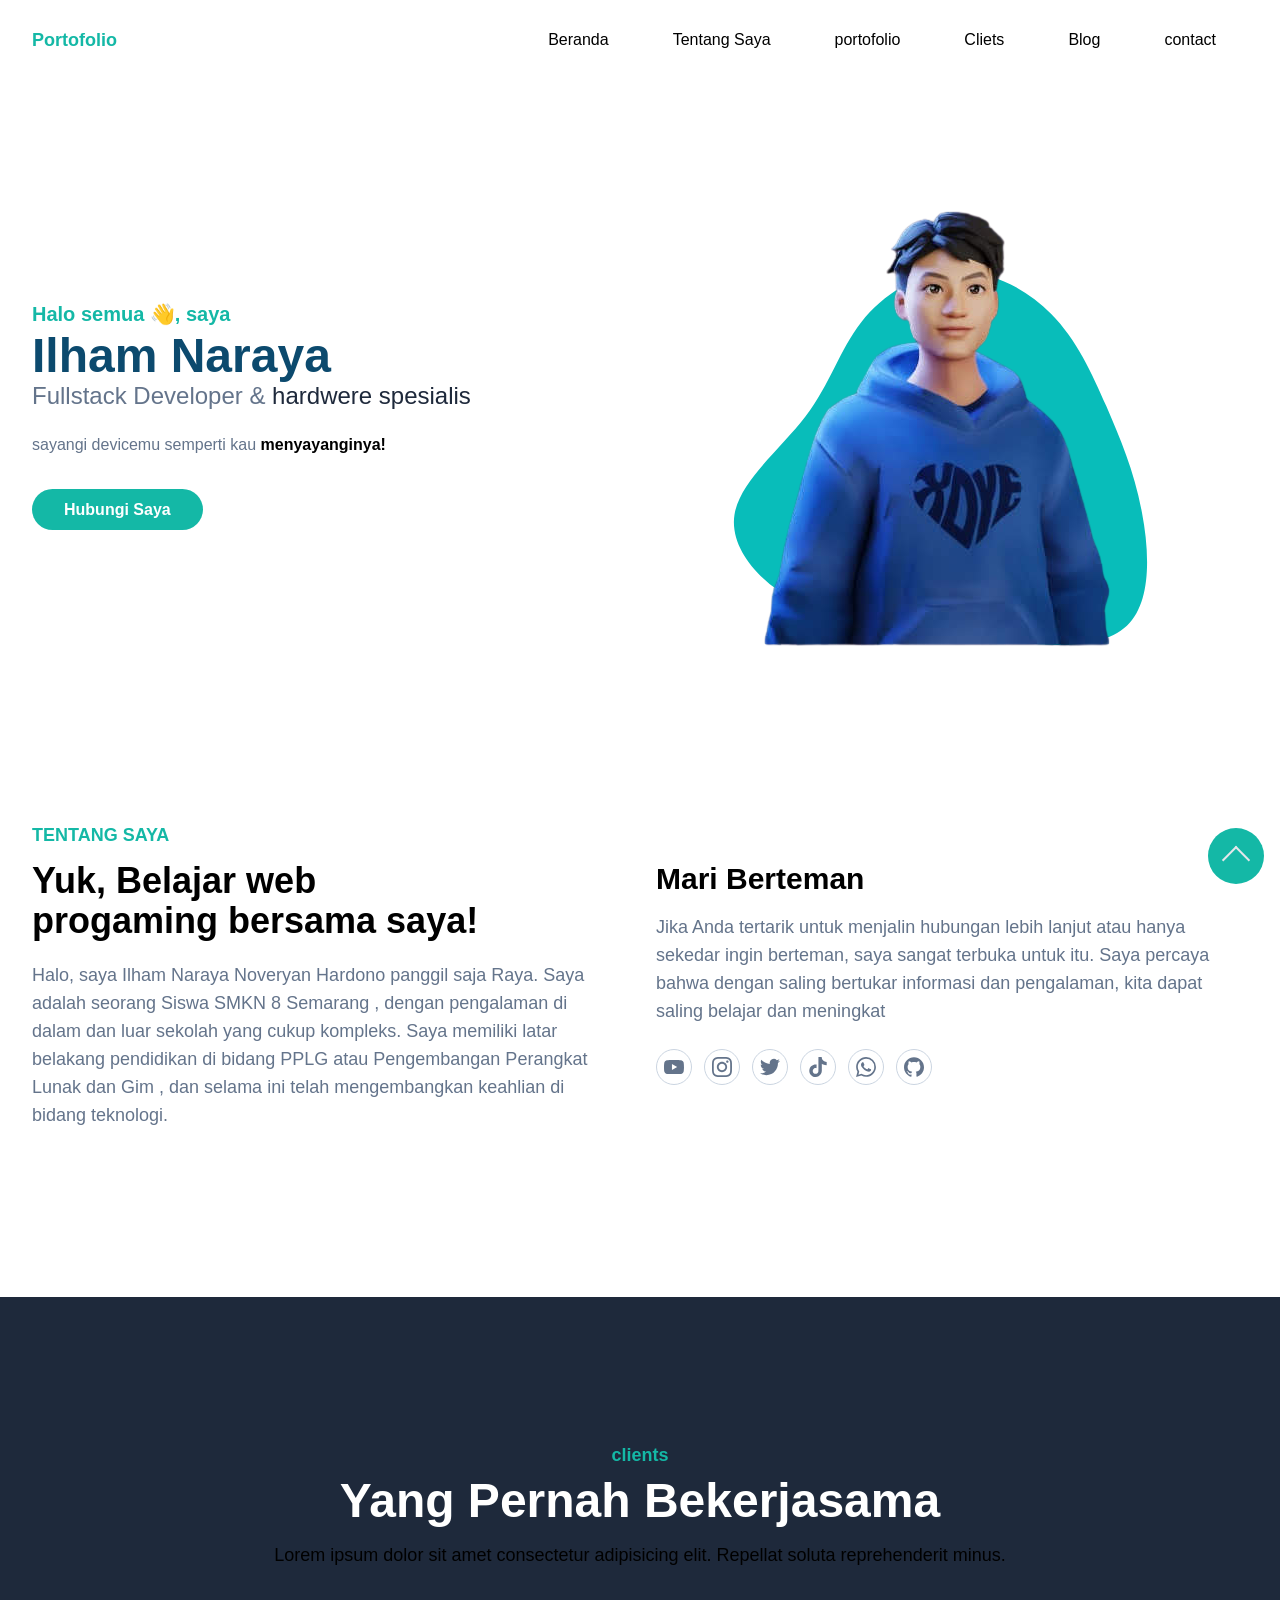
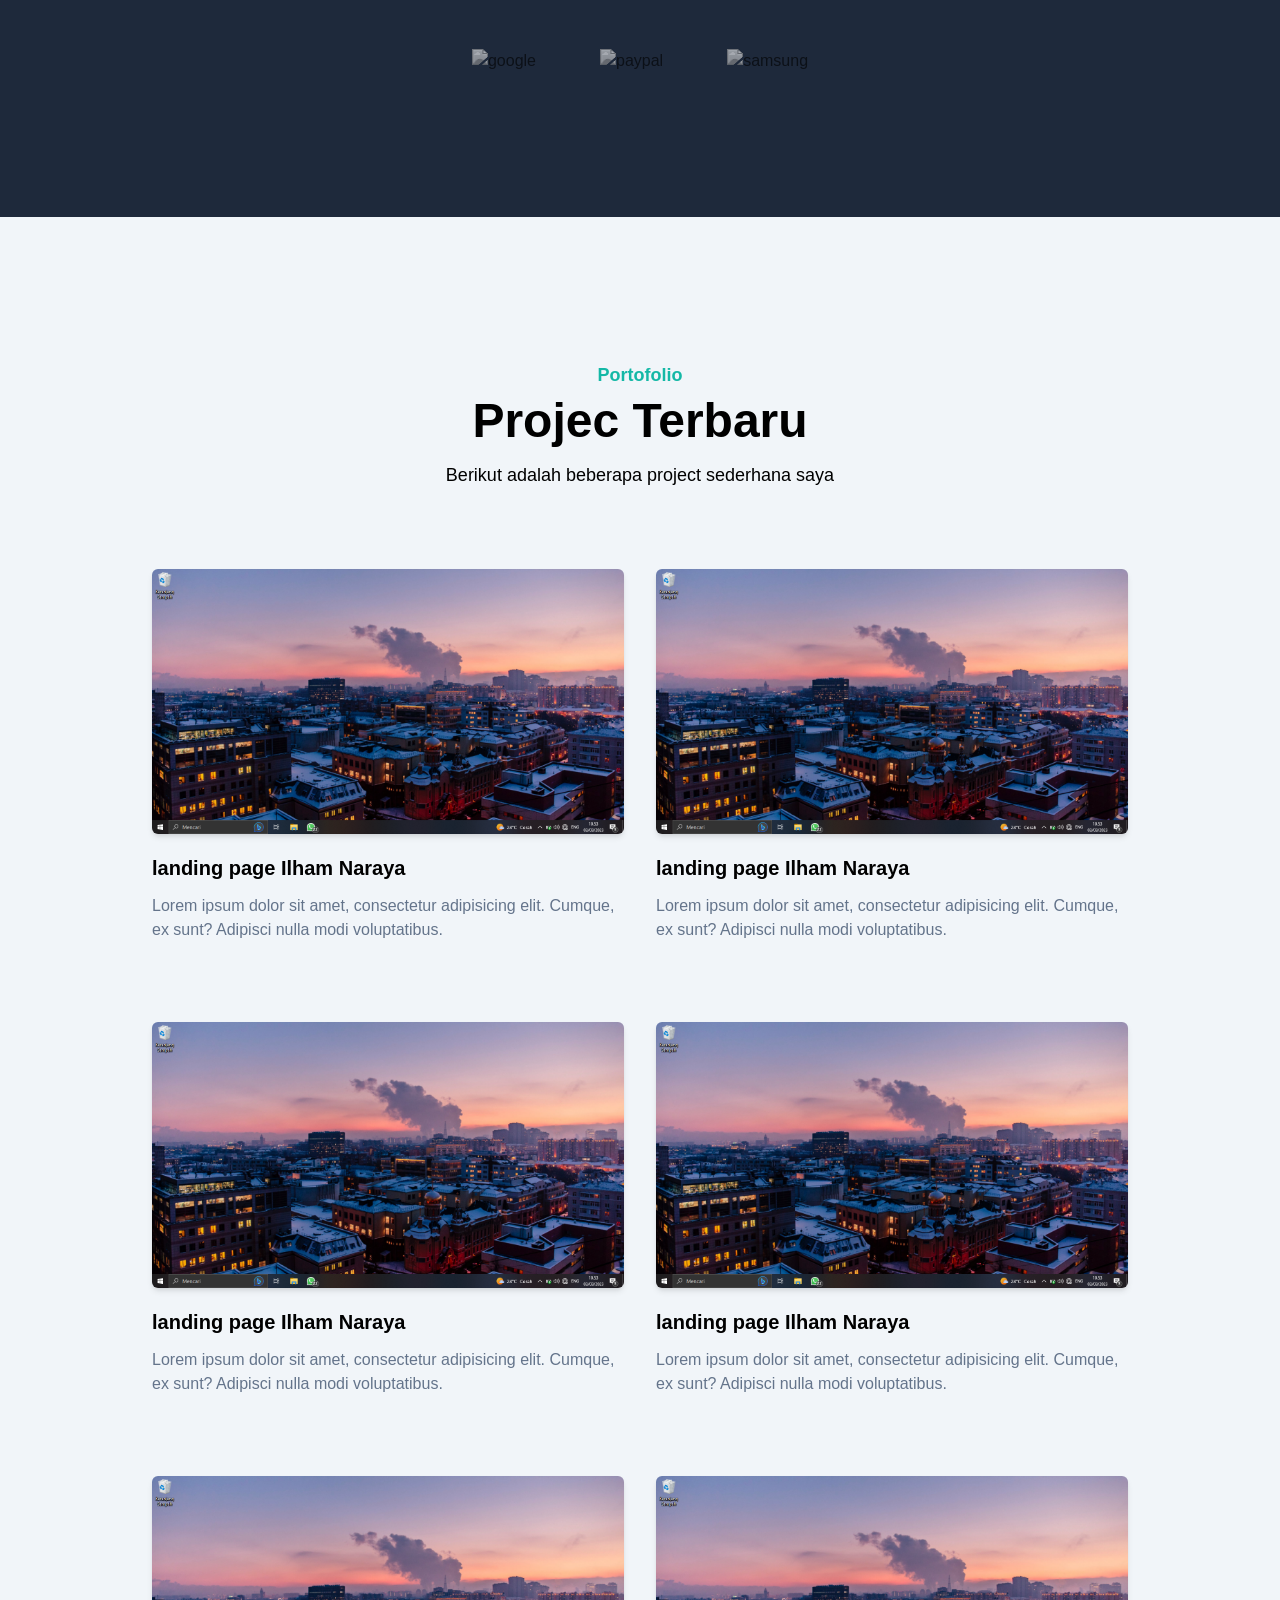
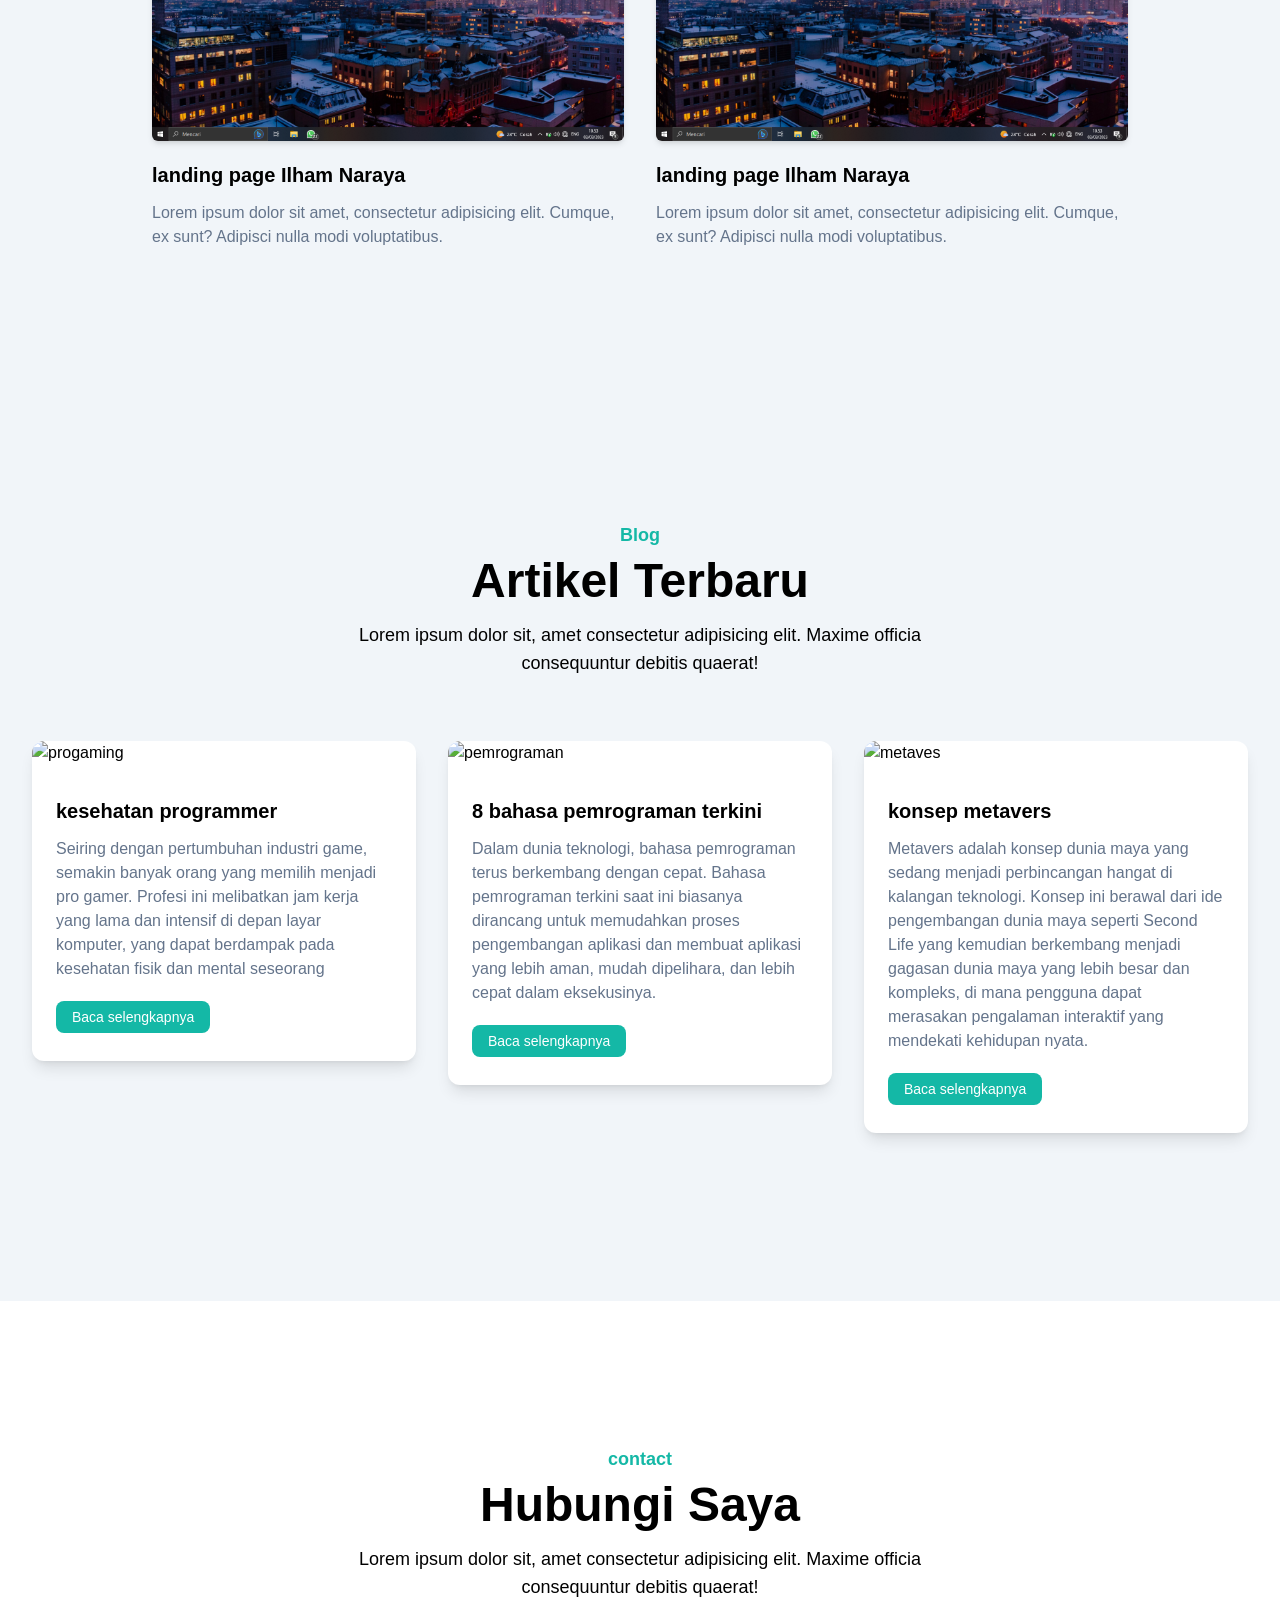
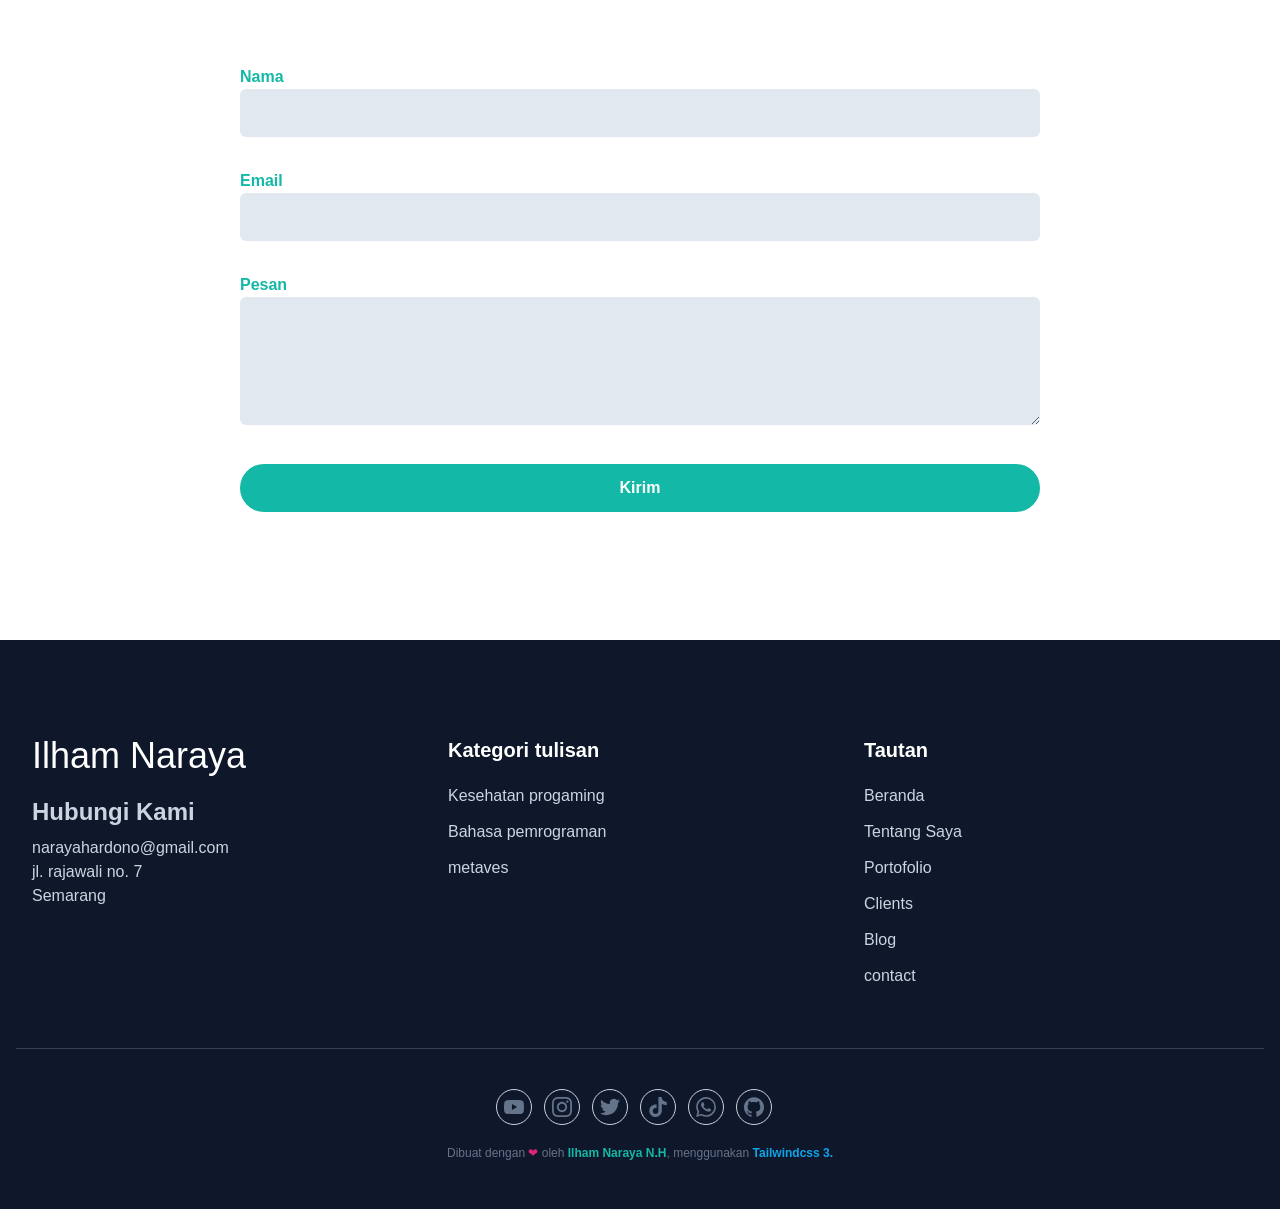
==== index.html @ eafb8bcd "ubah" ====
<!DOCTYPE html>
<html lang="en" class="scroll-smooth">

<head>
    <meta charset="UTF-8">
    <meta http-equiv="X-UA-Compatible" content="IE=edge">
    <meta name="viewport" content="width=device-width, initial-scale=1.0">
    <title>portofolio</title>
    <link rel="stylesheet" href="public/css/style.css" />
</head>

<body>
    <!--nav-->
    <header class="bg-transparent absolute top-0 left-0 w-full flex items-center z-10 ">
        <div class="container">
            <div class="flex items-center justify-between relative">
                <div class="px-4">
                    <a href="#Home" class="font-bold text-lg text-ijo block py-6">Portofolio</a>
                </div>
                <div class="flex items-center  px-4">
                    <button id="hamburger" name="hamburger" type="button" class="block absolute right-4 lg:hidden">
                        <span class="hamburger-line transition duration-300 ease-in-out origin-top-left"></span>
                        <span class="hamburger-line transition duration-300 ease-in-out"></span>
                        <span class="hamburger-line transition duration-300 ease-in-out origin-top-left"></span>
                    </button>

                    <nav id="nav-menu" class="hidden absolute py-5 bg-white shadow-lg rounded-lg max-w-[250px] w-full right-4 top-full lg:block lg:static lg:bg-transparent lg:max-w-full lg:shadow-none lg:rounded-none">
                        <UL class="block lg:flex">
                            <li class="group">
                                <a href="#Home" class="text-base text-black py-2 mx-8 flex group-hover:text-ijo dark:text-white ">Beranda</a>
                            </li>
                            <li class="group">
                                <a href="#about" class="text-base text-black py-2 mx-8 flex group-hover:text-ijo dark:text-white">Tentang Saya</a>
                            </li>
                            <li class="group">
                                <a href="#Portofolio" class="text-base text-black py-2 mx-8 flex group-hover:text-ijo dark:text-white">portofolio</a>
                            </li>
                            <li class="group">
                                <a href="#clients" class="text-base text-black py-2 mx-8 flex group-hover:text-ijo dark:text-white">Cliets</a>
                            </li>
                            <li class="group">
                                <a href="#blog" class="text-base text-black py-2 mx-8 flex group-hover:text-ijo dark:text-white">Blog</a>
                            </li>
                            <li class="group">
                                <a href="#contact" class="text-base text-black py-2 mx-8 flex group-hover:text-ijo dark:text-white">contact</a>
                            </li>
                            <!-- <li class="flex items-center pl-8">
                                <div class="flex">
                                    <span class="mr-2 text-sm text-slate-500">light</span>
                                    <input type="checkbox" class="hidden" id="dark-toggle" />
                                    <label for="dark-toggle">
                                        <div class="flex h-5 w-9 cursor-pointer items-center rounded-full bg-slate-500 p-1">
                                            <div class="toggle-circle h-4 w-4 rounded-full bg-white transition duration-300"></div>
                                        </div>
                                    </label>
                                    <span class="ml-2 text-sm text-slate-500">dark</span>
                                </div>
                            </li> -->
                        </UL>
                    </nav>
                </div>
            </div>
        </div>
    </header>
    <!--nav end-->

    <!--hero section-->
    <section id="Home" class="pt-36 dark:bg-slate-800">
        <div class="container">
            <div class="flex flex-wrap">
                <div class="w-full self-center px-4 lg:w-1/2">
                    <h1 class="text-base font-semibold text-ijo md:text-xl">Halo semua 👋, saya <span class="block font-bold text-sky-900 text-4xl mt-1 lg:text-5xl dark:text-white"> Ilham Naraya</span></h1>
                    <h2 class="font-medium text-abu text-lg mb-5 lg:text-2xl">Fullstack Developer & <span class="text-slate-800 dark:text-white"> hardwere spesialis</span></h2>
                    <p class="font-medium text-abu mb-10 leading-relaxed">sayangi devicemu semperti kau <span class="text-black font-bold dark:text-white"> menyayanginya!</span></p>
                    <a href="#contact" class="text-base font-semibold text-white bg-ijo py-3 px-8 rounded-full hover:shadow-lg hover:opacity-80 transition duration-300 ease-in-out">Hubungi Saya</a>
                </div>
                <div class="w-full self-end px-4 lg:w-1/2">
                    <div class="relative mt-10 lg:mt-9 lg:right-0">
                        <img src="public/img/1.png" alt="Ilham Naraya" class="max-w-full mx-auto rounded" />
                        <span class="absolute -bottom-0 -z-10 left-1/2 -translate-x-1/2 md:scale-125">
            <svg width="400" height="400" viewBox="0 0 200 200" xmlns="http://www.w3.org/2000/svg">
              <path fill="#08BDBA" d="M36,-59.4C45.4,-49.9,50.8,-37.8,56.1,-25.8C61.3,-13.7,66.4,-1.7,69.1,13.1C71.9,27.9,72.5,45.6,63.6,54.1C54.7,62.5,36.3,61.7,21.5,59.8C6.8,58,-4.3,55.1,-17.1,53.5C-29.8,51.8,-44.3,51.4,-57.1,44.9C-69.9,38.4,-81,25.8,-79.1,13.7C-77.2,1.6,-62.4,-10.1,-53.3,-22C-44.2,-34,-40.9,-46.2,-33,-56.3C-25.1,-66.4,-12.5,-74.3,0.4,-74.9C13.3,-75.5,26.6,-68.8,36,-59.4Z" transform="translate(100 100) scale(1.1)" 
              />
            </svg>
          </span>
                    </div>
                </div>
            </div>
        </div>
    </section>
    <!--/hero section end-->

    <!--about start-->
    <section id="about" class="pt-36 pb-32">
        <div class="container">
            <div class="flex flex-wrap">
                <div class="w-full px-4 mb-10 lg:w-1/2">
                    <h4 class="font-bold uppercase text-ijo text-lg mb-3">Tentang Saya</h4>
                    <h2 class="font-bold text-black text-3xl mb-5 max-w-md lg:text-4xl">Yuk, Belajar web progaming bersama saya!</h2>
                    <p class="font-medium text-base text-abu max-w-xl lg:text-lg">Halo, saya Ilham Naraya Noveryan Hardono panggil saja Raya. Saya adalah seorang Siswa SMKN 8 Semarang , dengan pengalaman di dalam dan luar sekolah yang cukup kompleks. Saya memiliki latar belakang pendidikan di bidang PPLG atau Pengembangan
                        Perangkat Lunak dan Gim , dan selama ini telah mengembangkan keahlian di bidang teknologi.</p>
                </div>
                <div class="w-full px-4 lg:w-1/2">
                    <h3 class="font-semibold text-black text-2xl mb-4 lg:text-3xl lg:pt-10">Mari Berteman</h3>
                    <p class="font-medium text-base text-abu mb-6 lg:text-lg">Jika Anda tertarik untuk menjalin hubungan lebih lanjut atau hanya sekedar ingin berteman, saya sangat terbuka untuk itu. Saya percaya bahwa dengan saling bertukar informasi dan pengalaman, kita dapat saling belajar dan meningkat</p>
                    <div class="flex items-center">
                        <!--yt-->
                        <a href="https://www.youtube.com/@r.a.y.a.0134" target="_blank" class="w-9 h-9 mr-3 rounded-full flex justify-center items-center border text-abu border-slate-300 hover:border-ijo hover:bg-ijo hover:text-white">
                            <svg width="20" class="fill-current" role="img" viewBox="0 0 24 24" xmlns="http://www.w3.org/2000/svg"><title>YouTube</title><path d="M23.498 6.186a3.016 3.016 0 0 0-2.122-2.136C19.505 3.545 12 3.545 12 3.545s-7.505 0-9.377.505A3.017 3.017 0 0 0 .502 6.186C0 8.07 0 12 0 12s0 3.93.502 5.814a3.016 3.016 0 0 0 2.122 2.136c1.871.505 9.376.505 9.376.505s7.505 0 9.377-.505a3.015 3.015 0 0 0 2.122-2.136C24 15.93 24 12 24 12s0-3.93-.502-5.814zM9.545 15.568V8.432L15.818 12l-6.273 3.568z"/></svg>
                        </a>
                        <!--yt-->
                        <!--ig-->
                        <a href="https://www.instagram.com/" target="_blank" class="w-9 h-9 mr-3 rounded-full flex justify-center items-center border text-abu border-slate-300 hover:border-ijo hover:bg-ijo hover:text-white">
                            <svg width="20" class="fill-current" role="img" viewBox="0 0 24 24" xmlns="http://www.w3.org/2000/svg"><title>Instagram</title><path d="M12 0C8.74 0 8.333.015 7.053.072 5.775.132 4.905.333 4.14.63c-.789.306-1.459.717-2.126 1.384S.935 3.35.63 4.14C.333 4.905.131 5.775.072 7.053.012 8.333 0 8.74 0 12s.015 3.667.072 4.947c.06 1.277.261 2.148.558 2.913.306.788.717 1.459 1.384 2.126.667.666 1.336 1.079 2.126 1.384.766.296 1.636.499 2.913.558C8.333 23.988 8.74 24 12 24s3.667-.015 4.947-.072c1.277-.06 2.148-.262 2.913-.558.788-.306 1.459-.718 2.126-1.384.666-.667 1.079-1.335 1.384-2.126.296-.765.499-1.636.558-2.913.06-1.28.072-1.687.072-4.947s-.015-3.667-.072-4.947c-.06-1.277-.262-2.149-.558-2.913-.306-.789-.718-1.459-1.384-2.126C21.319 1.347 20.651.935 19.86.63c-.765-.297-1.636-.499-2.913-.558C15.667.012 15.26 0 12 0zm0 2.16c3.203 0 3.585.016 4.85.071 1.17.055 1.805.249 2.227.415.562.217.96.477 1.382.896.419.42.679.819.896 1.381.164.422.36 1.057.413 2.227.057 1.266.07 1.646.07 4.85s-.015 3.585-.074 4.85c-.061 1.17-.256 1.805-.421 2.227-.224.562-.479.96-.899 1.382-.419.419-.824.679-1.38.896-.42.164-1.065.36-2.235.413-1.274.057-1.649.07-4.859.07-3.211 0-3.586-.015-4.859-.074-1.171-.061-1.816-.256-2.236-.421-.569-.224-.96-.479-1.379-.899-.421-.419-.69-.824-.9-1.38-.165-.42-.359-1.065-.42-2.235-.045-1.26-.061-1.649-.061-4.844 0-3.196.016-3.586.061-4.861.061-1.17.255-1.814.42-2.234.21-.57.479-.96.9-1.381.419-.419.81-.689 1.379-.898.42-.166 1.051-.361 2.221-.421 1.275-.045 1.65-.06 4.859-.06l.045.03zm0 3.678c-3.405 0-6.162 2.76-6.162 6.162 0 3.405 2.76 6.162 6.162 6.162 3.405 0 6.162-2.76 6.162-6.162 0-3.405-2.76-6.162-6.162-6.162zM12 16c-2.21 0-4-1.79-4-4s1.79-4 4-4 4 1.79 4 4-1.79 4-4 4zm7.846-10.405c0 .795-.646 1.44-1.44 1.44-.795 0-1.44-.646-1.44-1.44 0-.794.646-1.439 1.44-1.439.793-.001 1.44.645 1.44 1.439z"/></svg>
                        </a>
                        <!--ig-->
                        <!--twiter-->
                        <a href="https://twitter.com/" target="_blank" class="w-9 h-9 mr-3 rounded-full flex justify-center items-center border text-abu border-slate-300 hover:border-ijo hover:bg-ijo hover:text-white">
                            <svg width="20" class="fill-current" role="img" viewBox="0 0 24 24" xmlns="http://www.w3.org/2000/svg"><title>Twitter</title><path d="M23.953 4.57a10 10 0 01-2.825.775 4.958 4.958 0 002.163-2.723c-.951.555-2.005.959-3.127 1.184a4.92 4.92 0 00-8.384 4.482C7.69 8.095 4.067 6.13 1.64 3.162a4.822 4.822 0 00-.666 2.475c0 1.71.87 3.213 2.188 4.096a4.904 4.904 0 01-2.228-.616v.06a4.923 4.923 0 003.946 4.827 4.996 4.996 0 01-2.212.085 4.936 4.936 0 004.604 3.417 9.867 9.867 0 01-6.102 2.105c-.39 0-.779-.023-1.17-.067a13.995 13.995 0 007.557 2.209c9.053 0 13.998-7.496 13.998-13.985 0-.21 0-.42-.015-.63A9.935 9.935 0 0024 4.59z"/></svg>
                        </a>
                        <!--twiter-->
                        <!--tt-->
                        <a href="https://tiktok.com/" target="_blank" class="w-9 h-9 mr-3 rounded-full flex justify-center items-center border text-abu border-slate-300 hover:border-ijo hover:bg-ijo hover:text-white">
                            <svg width="20" class="fill-current" role="img" viewBox="0 0 24 24" xmlns="http://www.w3.org/2000/svg"><title>TikTok</title><path d="M12.525.02c1.31-.02 2.61-.01 3.91-.02.08 1.53.63 3.09 1.75 4.17 1.12 1.11 2.7 1.62 4.24 1.79v4.03c-1.44-.05-2.89-.35-4.2-.97-.57-.26-1.1-.59-1.62-.93-.01 2.92.01 5.84-.02 8.75-.08 1.4-.54 2.79-1.35 3.94-1.31 1.92-3.58 3.17-5.91 3.21-1.43.08-2.86-.31-4.08-1.03-2.02-1.19-3.44-3.37-3.65-5.71-.02-.5-.03-1-.01-1.49.18-1.9 1.12-3.72 2.58-4.96 1.66-1.44 3.98-2.13 6.15-1.72.02 1.48-.04 2.96-.04 4.44-.99-.32-2.15-.23-3.02.37-.63.41-1.11 1.04-1.36 1.75-.21.51-.15 1.07-.14 1.61.24 1.64 1.82 3.02 3.5 2.87 1.12-.01 2.19-.66 2.77-1.61.19-.33.4-.67.41-1.06.1-1.79.06-3.57.07-5.36.01-4.03-.01-8.05.02-12.07z"/></svg>
                        </a>
                        <!--tt-->
                        <!--WA-->
                        <a href="https://whatsapp.com/" target="_blank" class="w-9 h-9 mr-3 rounded-full flex justify-center items-center border text-abu border-slate-300 hover:border-ijo hover:bg-ijo hover:text-white">
                            <svg width="20" class="fill-current" role="img" viewBox="0 0 24 24" xmlns="http://www.w3.org/2000/svg"><title>WhatsApp</title><path d="M17.472 14.382c-.297-.149-1.758-.867-2.03-.967-.273-.099-.471-.148-.67.15-.197.297-.767.966-.94 1.164-.173.199-.347.223-.644.075-.297-.15-1.255-.463-2.39-1.475-.883-.788-1.48-1.761-1.653-2.059-.173-.297-.018-.458.13-.606.134-.133.298-.347.446-.52.149-.174.198-.298.298-.497.099-.198.05-.371-.025-.52-.075-.149-.669-1.612-.916-2.207-.242-.579-.487-.5-.669-.51-.173-.008-.371-.01-.57-.01-.198 0-.52.074-.792.372-.272.297-1.04 1.016-1.04 2.479 0 1.462 1.065 2.875 1.213 3.074.149.198 2.096 3.2 5.077 4.487.709.306 1.262.489 1.694.625.712.227 1.36.195 1.871.118.571-.085 1.758-.719 2.006-1.413.248-.694.248-1.289.173-1.413-.074-.124-.272-.198-.57-.347m-5.421 7.403h-.004a9.87 9.87 0 01-5.031-1.378l-.361-.214-3.741.982.998-3.648-.235-.374a9.86 9.86 0 01-1.51-5.26c.001-5.45 4.436-9.884 9.888-9.884 2.64 0 5.122 1.03 6.988 2.898a9.825 9.825 0 012.893 6.994c-.003 5.45-4.437 9.884-9.885 9.884m8.413-18.297A11.815 11.815 0 0012.05 0C5.495 0 .16 5.335.157 11.892c0 2.096.547 4.142 1.588 5.945L.057 24l6.305-1.654a11.882 11.882 0 005.683 1.448h.005c6.554 0 11.89-5.335 11.893-11.893a11.821 11.821 0 00-3.48-8.413Z"/></svg>
                        </a>
                        <!--WA-->
                        <!--github-->
                        <a href="https://github.com/Ilhamnaraya/" target="_blank" class="w-9 h-9 mr-3 rounded-full flex justify-center items-center border text-abu border-slate-300 hover:border-ijo hover:bg-ijo hover:text-white">
                            <svg width="20" class="fill-current" role="img" viewBox="0 0 24 24" xmlns="http://www.w3.org/2000/svg"><title>GitHub</title><path d="M12 .297c-6.63 0-12 5.373-12 12 0 5.303 3.438 9.8 8.205 11.385.6.113.82-.258.82-.577 0-.285-.01-1.04-.015-2.04-3.338.724-4.042-1.61-4.042-1.61C4.422 18.07 3.633 17.7 3.633 17.7c-1.087-.744.084-.729.084-.729 1.205.084 1.838 1.236 1.838 1.236 1.07 1.835 2.809 1.305 3.495.998.108-.776.417-1.305.76-1.605-2.665-.3-5.466-1.332-5.466-5.93 0-1.31.465-2.38 1.235-3.22-.135-.303-.54-1.523.105-3.176 0 0 1.005-.322 3.3 1.23.96-.267 1.98-.399 3-.405 1.02.006 2.04.138 3 .405 2.28-1.552 3.285-1.23 3.285-1.23.645 1.653.24 2.873.12 3.176.765.84 1.23 1.91 1.23 3.22 0 4.61-2.805 5.625-5.475 5.92.42.36.81 1.096.81 2.22 0 1.606-.015 2.896-.015 3.286 0 .315.21.69.825.57C20.565 22.092 24 17.592 24 12.297c0-6.627-5.373-12-12-12"/></svg>
                        </a>
                        <!--github-->
                    </div>
                </div>
            </div>
        </div>
    </section>
    <!--about end-->

    <!--cv-->
    <section id="clients" class="pt-36 pb-32 bg-slate-800">
        <div class="container">
            <div class="w-full px-4">
                <div class="mx-auto text-center mb-16">
                    <h4 class="font-semibold text-lg text-ijo mb-2">clients</h4>
                    <h2 class="font-bold text-white text-3xl mb-4 sm:text-4xl lg:text-5xl">Yang Pernah Bekerjasama</h2>
                    <p class="font-medium text-md text-secondary md:text-lg">Lorem ipsum dolor sit amet consectetur adipisicing elit. Repellat soluta reprehenderit minus.</p>
                </div>
            </div>
            <div class="w-full px-4">
                <div class="flex flex-wrap items-center justify-center">
                    <a href="#" class="max-w-[120px] mx-4 py-4 grayscale opacity-60 transition duration-500 hover:grayscale-0 hover:opacity-100 lg:mx-6 xl:mx-8">
                        <img src="public/img/pt/google.png" alt="google" />
                    </a>
                    <a href="#" class="max-w-[120px] mx-4 py-4 grayscale opacity-60 transition duration-500 hover:grayscale-0 hover:opacity-100 lg:mx-6 xl:mx-8">
                        <img src="public/img/pt/paypal.png" alt="paypal" />
                    </a>
                    <a href="#" class="max-w-[120px] mx-4 py-4 grayscale opacity-60 transition duration-500 hover:grayscale-0 hover:opacity-100 lg:mx-6 xl:mx-8">
                        <img src="public/img/pt/samsung.png" alt="samsung" />
                    </a>
                </div>
            </div>
        </div>
    </section>
    <!--cv end-->

    <!--Portofolio-->
    <section id="Portofolio" class="pt-36 pb-16 bg-slate-100">
        <div class="container">
            <div class="w-full px-4">
                <div class="max-w-xl mx-auto text-center mb-16">
                    <h4 class="font-semibold text-lg text-ijo mb-2">Portofolio</h4>
                    <h2 class="font-bold text-black text-3xl mb-4 sm:text-4xl lg:text-5xl">Projec Terbaru</h2>
                    <p class="font-medium text-md text-secondary md:text-lg ">Berikut adalah beberapa project sederhana saya</p>
                </div>
            </div>

            <div class="w-full px-4 flex flex-wrap justify-center xl:w-10/12 xl:mx-auto">
                <div class="mb-12 p-4 md:w-1/2 ">
                    <div class="rounded-md shadow-md overflow-hidden">
                        <img src="public/img/portofolio/1.png" alt="landing page" width="w-full" />
                    </div>
                    <h3 class="font-semibold text-xl text-black mt-5 mb-3">landing page Ilham Naraya</h3>
                    <p class="font-medium text-base text-abu">Lorem ipsum dolor sit amet, consectetur adipisicing elit. Cumque, ex sunt? Adipisci nulla modi voluptatibus.</p>
                </div>
                <div class="mb-12 p-4 md:w-1/2 ">
                    <div class="rounded-md shadow-md overflow-hidden">
                        <img src="public/img/portofolio/1.png" alt="landing page" width="w-full" />
                    </div>
                    <h3 class="font-semibold text-xl text-black mt-5 mb-3">landing page Ilham Naraya</h3>
                    <p class="font-medium text-base text-abu">Lorem ipsum dolor sit amet, consectetur adipisicing elit. Cumque, ex sunt? Adipisci nulla modi voluptatibus.</p>
                </div>
                <div class="mb-12 p-4 md:w-1/2 ">
                    <div class="rounded-md shadow-md overflow-hidden">
                        <img src="public/img/portofolio/1.png" alt="landing page" width="w-full" />
                    </div>
                    <h3 class="font-semibold text-xl text-black mt-5 mb-3">landing page Ilham Naraya</h3>
                    <p class="font-medium text-base text-abu">Lorem ipsum dolor sit amet, consectetur adipisicing elit. Cumque, ex sunt? Adipisci nulla modi voluptatibus.</p>
                </div>
                <div class="mb-12 p-4 md:w-1/2 ">
                    <div class="rounded-md shadow-md overflow-hidden">
                        <img src="public/img/portofolio/1.png" alt="landing page" width="w-full" />
                    </div>
                    <h3 class="font-semibold text-xl text-black mt-5 mb-3">landing page Ilham Naraya</h3>
                    <p class="font-medium text-base text-abu">Lorem ipsum dolor sit amet, consectetur adipisicing elit. Cumque, ex sunt? Adipisci nulla modi voluptatibus.</p>
                </div>
                <div class="mb-12 p-4 md:w-1/2 ">
                    <div class="rounded-md shadow-md overflow-hidden">
                        <img src="public/img/portofolio/1.png" alt="landing page" width="w-full" />
                    </div>
                    <h3 class="font-semibold text-xl text-black mt-5 mb-3">landing page Ilham Naraya</h3>
                    <p class="font-medium text-base text-abu">Lorem ipsum dolor sit amet, consectetur adipisicing elit. Cumque, ex sunt? Adipisci nulla modi voluptatibus.</p>
                </div>
                <div class="mb-12 p-4 md:w-1/2 ">
                    <div class="rounded-md shadow-md overflow-hidden">
                        <img src="public/img/portofolio/1.png" alt="landing page" width="w-full" />
                    </div>
                    <h3 class="font-semibold text-xl text-black mt-5 mb-3">landing page Ilham Naraya</h3>
                    <p class="font-medium text-base text-abu">Lorem ipsum dolor sit amet, consectetur adipisicing elit. Cumque, ex sunt? Adipisci nulla modi voluptatibus.</p>
                </div>
            </div>
        </div>
    </section>
    <!--Portofolio end-->


    <!--blog-->
    <section id="blog" class="pt-36 pb-32 bg-slate-100">
        <div class="container">
            <div class="w-full px-4">
                <div class="max-w-xl mx-auto text-center mb-16">
                    <h4 class="font-semibold text-lg text-ijo mb-2">Blog</h4>
                    <h2 class="font-bold text-black text-3xl mb-4 sm:text-4xl lg:text-5xl">Artikel Terbaru</h2>
                    <p class="font-medium text-md text-secondary md:text-lg">Lorem ipsum dolor sit, amet consectetur adipisicing elit. Maxime officia consequuntur debitis quaerat!</p>
                </div>
            </div>
            <div class="flex flex-wrap">
                <!--blog1-->
                <div class="w-fullp px-4 lg:w-1/2 xl:w-1/3">
                    <div class="bg-white rounded-xl shadow-lg overflow-hidden mb-10">
                        <img src="https://source.unsplash.com/360x200?kesehatan+progaming" alt="progaming" class="w-full" />
                        <div class="py-8 px-6">
                            <h3 id="progaming">
                                <a href="#" class="block mb-3 font-semibold text-xl text-black hover:text-ijo truncate">kesehatan programmer</a>
                            </h3>
                            <p class="font-medium text-base text-abu mb-6"> Seiring dengan pertumbuhan industri game, semakin banyak orang yang memilih menjadi pro gamer. Profesi ini melibatkan jam kerja yang lama dan intensif di depan layar komputer, yang dapat berdampak pada kesehatan fisik dan mental
                                seseorang
                            </p>
                            <a href="https://infosnapans.blogspot.com/2023/03/kesehatan-programmer.html" class="font-medium text-sm text-white bg-ijo py-2 px-4 rounded-lg hover:opacity-80">Baca selengkapnya</a>
                        </div>
                    </div>
                </div>
                <!--blog1-->
                <!--blog2-->
                <div class="w-fullp px-4 lg:w-1/2 xl:w-1/3">
                    <div class="bg-white rounded-xl shadow-lg overflow-hidden mb-10">
                        <img src="https://source.unsplash.com/360x200?bahasa+pemrograman" alt="pemrograman" class="w-full" />
                        <div class="py-8 px-6">
                            <h3 class="pemrograman">
                                <a href="https://infosnapans.blogspot.com/2023/03/8-bahasa-pemrograman-terkini.html" class="block mb-3 font-semibold text-xl text-black hover:text-ijo truncate">8 bahasa pemrograman terkini</a>
                            </h3>
                            <p class="font-medium text-base text-abu mb-6">Dalam dunia teknologi, bahasa pemrograman terus berkembang dengan cepat. Bahasa pemrograman terkini saat ini biasanya dirancang untuk memudahkan proses pengembangan aplikasi dan membuat aplikasi yang lebih aman, mudah dipelihara,
                                dan lebih cepat dalam eksekusinya.</p>
                            <a href="https://infosnapans.blogspot.com/2023/03/8-bahasa-pemrograman-terkini.html" class="font-medium text-sm text-white bg-ijo py-2 px-4 rounded-lg hover:opacity-80">Baca selengkapnya</a>
                        </div>
                    </div>
                </div>
                <!--blog2-->
                <!--blog3-->
                <div class="w-fullp px-4 lg:w-1/2 xl:w-1/3">
                    <div class="bg-white rounded-xl shadow-lg overflow-hidden mb-10">
                        <img src="https://source.unsplash.com/360x200?metaves" alt="metaves" class="w-full" />
                        <div class="py-8 px-6">
                            <h3 id="metaves">
                                <a href="https://infosnapans.blogspot.com/2023/03/konsep-metavers.html" class="block mb-3 font-semibold text-xl text-black hover:text-ijo truncate">konsep metavers</a>
                            </h3>
                            <p class="font-medium text-base text-abu mb-6">Metavers adalah konsep dunia maya yang sedang menjadi perbincangan hangat di kalangan teknologi. Konsep ini berawal dari ide pengembangan dunia maya seperti Second Life yang kemudian berkembang menjadi gagasan dunia maya yang
                                lebih besar dan kompleks, di mana pengguna dapat merasakan pengalaman interaktif yang mendekati kehidupan nyata.</p>
                            <a href="https://infosnapans.blogspot.com/2023/03/konsep-metavers.html" class="font-medium text-sm text-white bg-ijo py-2 px-4 rounded-lg hover:opacity-80">Baca selengkapnya</a>
                        </div>
                    </div>
                </div>
                <!--blog3-->
            </div>
        </div>
    </section>
    <!--blog end-->

    <!--contact-->
    <section id="contact" class="pt-36 pb-32">
        <div class="container">
            <div class="w-full px-4">
                <div class="max-w-xl mx-auto text-center mb-16">
                    <h4 class="font-semibold text-lg text-ijo mb-2">contact</h4>
                    <h2 class="font-bold text-black text-3xl mb-4 sm:text-4xl lg:text-5xl">Hubungi Saya</h2>
                    <p class="font-medium text-md text-secondary md:text-lg">Lorem ipsum dolor sit, amet consectetur adipisicing elit. Maxime officia consequuntur debitis quaerat!</p>
                </div>
            </div>
            <form action="">
                <div class="w-full lg:w-2/3 lg:mx-auto">
                    <div class="w-full px-4 mb-8">
                        <label for="mane" class="text-base font-bold text-ijo">Nama</label>
                        <input type="text" id="name" class="w-full bg-slate-200 text-black p-3 rounded-md focus:outline-none focus:ring-ijo focus:ring-1 focus:border-ijo" />
                    </div>
                    <div class="w-full px-4 mb-8">
                        <label for="email" class="text-base font-bold text-ijo">Email</label>
                        <input type="email" id="email" class="w-full bg-slate-200 text-black p-3 rounded-md focus:outline-none focus:ring-ijo focus:ring-1 focus:border-ijo" />
                    </div>
                    <div class="w-full px-4 mb-8">
                        <label for="message" class="text-base font-bold text-ijo">Pesan</label>
                        <textarea type="text" id="name" class="w-full bg-slate-200 text-black p-3 rounded-md focus:outline-none focus:ring-ijo focus:ring-1 focus:border-ijo h-32"></textarea>
                    </div>
                    <div class="w-full px-4">
                        <button class="text-base font-semibold text-white bg-ijo py-3 px-8 rounded-full w-full hover:opacity-80 hover:shadow-lg transition duration-500">Kirim</button>
                    </div>
                </div>
            </form>
        </div>
    </section>
    <!--contact end-->

    <!--footer-->
    <footer class="bg-slate-900 pt-24 pb-12">
        <div class="container">
            <div class="flex flex-wrap">
                <div class="w-full px-4 mb-12 text-slate-300 font-medium md:w-1/3">
                    <h2 class="fontb text-4xl text-white mb-5">Ilham Naraya</h2>
                    <h3 class="font-bold text-2xl mb-2">Hubungi Kami</h3>
                    <p class="">narayahardono@gmail.com</p>
                    <p class="">jl. rajawali no. 7</p>
                    <p class="">Semarang</p>
                </div>
                <div class="w-full px-4 mb-12 md:w-1/3">
                    <h3 class="font-semibold text-xl text-white mb-5">Kategori tulisan</h3>
                    <ul class="text-slate-300">
                        <li>
                            <a href="#progaming" class="inline-block text-base hover:text-ijo mb-3">Kesehatan progaming</a>
                        </li>
                        <li>
                            <a href="#pemrograman" class="inline-block text-base hover:text-ijo mb-3">Bahasa pemrograman</a>
                        </li>
                        <li>
                            <a href="#metaves" class="inline-block text-base hover:text-ijo mb-3">metaves</a>
                        </li>
                    </ul>
                </div>
                <div class="w-full px-4 mb-12 md:w-1/3">
                    <h3 class="font-semibold text-xl text-white mb-5">Tautan</h3>
                    <ul class="text-slate-300">
                        <li>
                            <a href="#Home" class="inline-block text-base hover:text-ijo mb-3">Beranda</a>
                        </li>
                        <li>
                            <a href="#About" class="inline-block text-base hover:text-ijo mb-3">Tentang Saya</a>
                        </li>
                        <li>
                            <a href="#Portofolio" class="inline-block text-base hover:text-ijo mb-3">Portofolio</a>
                        </li>
                        <li>
                            <a href="#Clients" class="inline-block text-base hover:text-ijo mb-3">Clients</a>
                        </li>
                        <li>
                            <a href="#Blog" class="inline-block text-base hover:text-ijo mb-3">Blog</a>
                        </li>
                        <li>
                            <a href="#Contact" class="inline-block text-base hover:text-ijo mb-3">contact</a>
                        </li>
                    </ul>
                </div>
            </div>
            <div class="w-full pt-10 border-t border-slate-700">
                <div class="flex items-center justify-center mb-5">
                    <!--yt-->
                    <a href="https://www.youtube.com/@r.a.y.a.0134" target="_blank" class="w-9 h-9 mr-3 rounded-full flex justify-center items-center border text-abu border-slate-300 hover:border-ijo hover:bg-ijo hover:text-white">
                        <svg width="20" class="fill-current" role="img" viewBox="0 0 24 24" xmlns="http://www.w3.org/2000/svg"><title>YouTube</title><path d="M23.498 6.186a3.016 3.016 0 0 0-2.122-2.136C19.505 3.545 12 3.545 12 3.545s-7.505 0-9.377.505A3.017 3.017 0 0 0 .502 6.186C0 8.07 0 12 0 12s0 3.93.502 5.814a3.016 3.016 0 0 0 2.122 2.136c1.871.505 9.376.505 9.376.505s7.505 0 9.377-.505a3.015 3.015 0 0 0 2.122-2.136C24 15.93 24 12 24 12s0-3.93-.502-5.814zM9.545 15.568V8.432L15.818 12l-6.273 3.568z"/></svg>
                    </a>
                    <!--yt-->
                    <!--ig-->
                    <a href="https://www.instagram.com/" target="_blank" class="w-9 h-9 mr-3 rounded-full flex justify-center items-center border text-abu border-slate-300 hover:border-ijo hover:bg-ijo hover:text-white">
                        <svg width="20" class="fill-current" role="img" viewBox="0 0 24 24" xmlns="http://www.w3.org/2000/svg"><title>Instagram</title><path d="M12 0C8.74 0 8.333.015 7.053.072 5.775.132 4.905.333 4.14.63c-.789.306-1.459.717-2.126 1.384S.935 3.35.63 4.14C.333 4.905.131 5.775.072 7.053.012 8.333 0 8.74 0 12s.015 3.667.072 4.947c.06 1.277.261 2.148.558 2.913.306.788.717 1.459 1.384 2.126.667.666 1.336 1.079 2.126 1.384.766.296 1.636.499 2.913.558C8.333 23.988 8.74 24 12 24s3.667-.015 4.947-.072c1.277-.06 2.148-.262 2.913-.558.788-.306 1.459-.718 2.126-1.384.666-.667 1.079-1.335 1.384-2.126.296-.765.499-1.636.558-2.913.06-1.28.072-1.687.072-4.947s-.015-3.667-.072-4.947c-.06-1.277-.262-2.149-.558-2.913-.306-.789-.718-1.459-1.384-2.126C21.319 1.347 20.651.935 19.86.63c-.765-.297-1.636-.499-2.913-.558C15.667.012 15.26 0 12 0zm0 2.16c3.203 0 3.585.016 4.85.071 1.17.055 1.805.249 2.227.415.562.217.96.477 1.382.896.419.42.679.819.896 1.381.164.422.36 1.057.413 2.227.057 1.266.07 1.646.07 4.85s-.015 3.585-.074 4.85c-.061 1.17-.256 1.805-.421 2.227-.224.562-.479.96-.899 1.382-.419.419-.824.679-1.38.896-.42.164-1.065.36-2.235.413-1.274.057-1.649.07-4.859.07-3.211 0-3.586-.015-4.859-.074-1.171-.061-1.816-.256-2.236-.421-.569-.224-.96-.479-1.379-.899-.421-.419-.69-.824-.9-1.38-.165-.42-.359-1.065-.42-2.235-.045-1.26-.061-1.649-.061-4.844 0-3.196.016-3.586.061-4.861.061-1.17.255-1.814.42-2.234.21-.57.479-.96.9-1.381.419-.419.81-.689 1.379-.898.42-.166 1.051-.361 2.221-.421 1.275-.045 1.65-.06 4.859-.06l.045.03zm0 3.678c-3.405 0-6.162 2.76-6.162 6.162 0 3.405 2.76 6.162 6.162 6.162 3.405 0 6.162-2.76 6.162-6.162 0-3.405-2.76-6.162-6.162-6.162zM12 16c-2.21 0-4-1.79-4-4s1.79-4 4-4 4 1.79 4 4-1.79 4-4 4zm7.846-10.405c0 .795-.646 1.44-1.44 1.44-.795 0-1.44-.646-1.44-1.44 0-.794.646-1.439 1.44-1.439.793-.001 1.44.645 1.44 1.439z"/></svg>
                    </a>
                    <!--ig-->
                    <!--twiter-->
                    <a href="https://twitter.com/" target="_blank" class="w-9 h-9 mr-3 rounded-full flex justify-center items-center border text-abu border-slate-300 hover:border-ijo hover:bg-ijo hover:text-white">
                        <svg width="20" class="fill-current" role="img" viewBox="0 0 24 24" xmlns="http://www.w3.org/2000/svg"><title>Twitter</title><path d="M23.953 4.57a10 10 0 01-2.825.775 4.958 4.958 0 002.163-2.723c-.951.555-2.005.959-3.127 1.184a4.92 4.92 0 00-8.384 4.482C7.69 8.095 4.067 6.13 1.64 3.162a4.822 4.822 0 00-.666 2.475c0 1.71.87 3.213 2.188 4.096a4.904 4.904 0 01-2.228-.616v.06a4.923 4.923 0 003.946 4.827 4.996 4.996 0 01-2.212.085 4.936 4.936 0 004.604 3.417 9.867 9.867 0 01-6.102 2.105c-.39 0-.779-.023-1.17-.067a13.995 13.995 0 007.557 2.209c9.053 0 13.998-7.496 13.998-13.985 0-.21 0-.42-.015-.63A9.935 9.935 0 0024 4.59z"/></svg>
                    </a>
                    <!--twiter-->
                    <!--tt-->
                    <a href="https://tiktok.com/" target="_blank" class="w-9 h-9 mr-3 rounded-full flex justify-center items-center border text-abu border-slate-300 hover:border-ijo hover:bg-ijo hover:text-white">
                        <svg width="20" class="fill-current" role="img" viewBox="0 0 24 24" xmlns="http://www.w3.org/2000/svg"><title>TikTok</title><path d="M12.525.02c1.31-.02 2.61-.01 3.91-.02.08 1.53.63 3.09 1.75 4.17 1.12 1.11 2.7 1.62 4.24 1.79v4.03c-1.44-.05-2.89-.35-4.2-.97-.57-.26-1.1-.59-1.62-.93-.01 2.92.01 5.84-.02 8.75-.08 1.4-.54 2.79-1.35 3.94-1.31 1.92-3.58 3.17-5.91 3.21-1.43.08-2.86-.31-4.08-1.03-2.02-1.19-3.44-3.37-3.65-5.71-.02-.5-.03-1-.01-1.49.18-1.9 1.12-3.72 2.58-4.96 1.66-1.44 3.98-2.13 6.15-1.72.02 1.48-.04 2.96-.04 4.44-.99-.32-2.15-.23-3.02.37-.63.41-1.11 1.04-1.36 1.75-.21.51-.15 1.07-.14 1.61.24 1.64 1.82 3.02 3.5 2.87 1.12-.01 2.19-.66 2.77-1.61.19-.33.4-.67.41-1.06.1-1.79.06-3.57.07-5.36.01-4.03-.01-8.05.02-12.07z"/></svg>
                    </a>
                    <!--tt-->
                    <!--WA-->
                    <a href="https://whatsapp.com/" target="_blank" class="w-9 h-9 mr-3 rounded-full flex justify-center items-center border text-abu border-slate-300 hover:border-ijo hover:bg-ijo hover:text-white">
                        <svg width="20" class="fill-current" role="img" viewBox="0 0 24 24" xmlns="http://www.w3.org/2000/svg"><title>WhatsApp</title><path d="M17.472 14.382c-.297-.149-1.758-.867-2.03-.967-.273-.099-.471-.148-.67.15-.197.297-.767.966-.94 1.164-.173.199-.347.223-.644.075-.297-.15-1.255-.463-2.39-1.475-.883-.788-1.48-1.761-1.653-2.059-.173-.297-.018-.458.13-.606.134-.133.298-.347.446-.52.149-.174.198-.298.298-.497.099-.198.05-.371-.025-.52-.075-.149-.669-1.612-.916-2.207-.242-.579-.487-.5-.669-.51-.173-.008-.371-.01-.57-.01-.198 0-.52.074-.792.372-.272.297-1.04 1.016-1.04 2.479 0 1.462 1.065 2.875 1.213 3.074.149.198 2.096 3.2 5.077 4.487.709.306 1.262.489 1.694.625.712.227 1.36.195 1.871.118.571-.085 1.758-.719 2.006-1.413.248-.694.248-1.289.173-1.413-.074-.124-.272-.198-.57-.347m-5.421 7.403h-.004a9.87 9.87 0 01-5.031-1.378l-.361-.214-3.741.982.998-3.648-.235-.374a9.86 9.86 0 01-1.51-5.26c.001-5.45 4.436-9.884 9.888-9.884 2.64 0 5.122 1.03 6.988 2.898a9.825 9.825 0 012.893 6.994c-.003 5.45-4.437 9.884-9.885 9.884m8.413-18.297A11.815 11.815 0 0012.05 0C5.495 0 .16 5.335.157 11.892c0 2.096.547 4.142 1.588 5.945L.057 24l6.305-1.654a11.882 11.882 0 005.683 1.448h.005c6.554 0 11.89-5.335 11.893-11.893a11.821 11.821 0 00-3.48-8.413Z"/></svg>
                    </a>
                    <!--WA-->
                    <!--github-->
                    <a href="https://github.com/Ilhamnaraya/" target="_blank" class="w-9 h-9 mr-3 rounded-full flex justify-center items-center border text-abu border-slate-300 hover:border-ijo hover:bg-ijo hover:text-white">
                        <svg width="20" class="fill-current" role="img" viewBox="0 0 24 24" xmlns="http://www.w3.org/2000/svg"><title>GitHub</title><path d="M12 .297c-6.63 0-12 5.373-12 12 0 5.303 3.438 9.8 8.205 11.385.6.113.82-.258.82-.577 0-.285-.01-1.04-.015-2.04-3.338.724-4.042-1.61-4.042-1.61C4.422 18.07 3.633 17.7 3.633 17.7c-1.087-.744.084-.729.084-.729 1.205.084 1.838 1.236 1.838 1.236 1.07 1.835 2.809 1.305 3.495.998.108-.776.417-1.305.76-1.605-2.665-.3-5.466-1.332-5.466-5.93 0-1.31.465-2.38 1.235-3.22-.135-.303-.54-1.523.105-3.176 0 0 1.005-.322 3.3 1.23.96-.267 1.98-.399 3-.405 1.02.006 2.04.138 3 .405 2.28-1.552 3.285-1.23 3.285-1.23.645 1.653.24 2.873.12 3.176.765.84 1.23 1.91 1.23 3.22 0 4.61-2.805 5.625-5.475 5.92.42.36.81 1.096.81 2.22 0 1.606-.015 2.896-.015 3.286 0 .315.21.69.825.57C20.565 22.092 24 17.592 24 12.297c0-6.627-5.373-12-12-12"/></svg>
                    </a>
                    <!--github-->
                </div>
                <p class="font-medium text-xs text-slate-500 text-center">Dibuat dengan
                    <span class="text-pink-600">❤</span> oleh
                    <a href="https://www.youtube.com/@r.a.y.a.0134" target="_blank" class="font-bold text-ijo">Ilham Naraya N.H</a>, menggunakan
                    <a href="https://tailwindcss.com/" target="_blank" class="font-bold text-sky-500">Tailwindcss 3.</a></p>
            </div>
        </div>
    </footer>
    <!--footer end-->

    <!--balik atas-->
    <a href="#Home" class="fixed hidden justify-center items-center z-[9999] right-4 bottom-4 p-4 h-14 w-14 bg-ijo rounded-full hover:animate-pulse" id="to-top">
        <span class="block w-5 h-5 border-t-2 border-l-2 rotate-45 mt-2"></span>
    </a>
    <!--balik atas end-->

    <script src="public/js/script.js"></script>
</body>

</html>

</html>
---- public/css/style.css ----
/*
! tailwindcss v3.2.7 | MIT License | https://tailwindcss.com
*/

/*
1. Prevent padding and border from affecting element width. (https://github.com/mozdevs/cssremedy/issues/4)
2. Allow adding a border to an element by just adding a border-width. (https://github.com/tailwindcss/tailwindcss/pull/116)
*/

*,
::before,
::after {
  box-sizing: border-box;
  /* 1 */
  border-width: 0;
  /* 2 */
  border-style: solid;
  /* 2 */
  border-color: #e5e7eb;
  /* 2 */
}

::before,
::after {
  --tw-content: '';
}

/*
1. Use a consistent sensible line-height in all browsers.
2. Prevent adjustments of font size after orientation changes in iOS.
3. Use a more readable tab size.
4. Use the user's configured `sans` font-family by default.
5. Use the user's configured `sans` font-feature-settings by default.
*/

html {
  line-height: 1.5;
  /* 1 */
  -webkit-text-size-adjust: 100%;
  /* 2 */
  -moz-tab-size: 4;
  /* 3 */
  -o-tab-size: 4;
     tab-size: 4;
  /* 3 */
  font-family: ui-sans-serif, system-ui, -apple-system, BlinkMacSystemFont, "Segoe UI", Roboto, "Helvetica Neue", Arial, "Noto Sans", sans-serif, "Apple Color Emoji", "Segoe UI Emoji", "Segoe UI Symbol", "Noto Color Emoji";
  /* 4 */
  font-feature-settings: normal;
  /* 5 */
}

/*
1. Remove the margin in all browsers.
2. Inherit line-height from `html` so users can set them as a class directly on the `html` element.
*/

body {
  margin: 0;
  /* 1 */
  line-height: inherit;
  /* 2 */
}

/*
1. Add the correct height in Firefox.
2. Correct the inheritance of border color in Firefox. (https://bugzilla.mozilla.org/show_bug.cgi?id=190655)
3. Ensure horizontal rules are visible by default.
*/

hr {
  height: 0;
  /* 1 */
  color: inherit;
  /* 2 */
  border-top-width: 1px;
  /* 3 */
}

/*
Add the correct text decoration in Chrome, Edge, and Safari.
*/

abbr:where([title]) {
  -webkit-text-decoration: underline dotted;
          text-decoration: underline dotted;
}

/*
Remove the default font size and weight for headings.
*/

h1,
h2,
h3,
h4,
h5,
h6 {
  font-size: inherit;
  font-weight: inherit;
}

/*
Reset links to optimize for opt-in styling instead of opt-out.
*/

a {
  color: inherit;
  text-decoration: inherit;
}

/*
Add the correct font weight in Edge and Safari.
*/

b,
strong {
  font-weight: bolder;
}

/*
1. Use the user's configured `mono` font family by default.
2. Correct the odd `em` font sizing in all browsers.
*/

code,
kbd,
samp,
pre {
  font-family: ui-monospace, SFMono-Regular, Menlo, Monaco, Consolas, "Liberation Mono", "Courier New", monospace;
  /* 1 */
  font-size: 1em;
  /* 2 */
}

/*
Add the correct font size in all browsers.
*/

small {
  font-size: 80%;
}

/*
Prevent `sub` and `sup` elements from affecting the line height in all browsers.
*/

sub,
sup {
  font-size: 75%;
  line-height: 0;
  position: relative;
  vertical-align: baseline;
}

sub {
  bottom: -0.25em;
}

sup {
  top: -0.5em;
}

/*
1. Remove text indentation from table contents in Chrome and Safari. (https://bugs.chromium.org/p/chromium/issues/detail?id=999088, https://bugs.webkit.org/show_bug.cgi?id=201297)
2. Correct table border color inheritance in all Chrome and Safari. (https://bugs.chromium.org/p/chromium/issues/detail?id=935729, https://bugs.webkit.org/show_bug.cgi?id=195016)
3. Remove gaps between table borders by default.
*/

table {
  text-indent: 0;
  /* 1 */
  border-color: inherit;
  /* 2 */
  border-collapse: collapse;
  /* 3 */
}

/*
1. Change the font styles in all browsers.
2. Remove the margin in Firefox and Safari.
3. Remove default padding in all browsers.
*/

button,
input,
optgroup,
select,
textarea {
  font-family: inherit;
  /* 1 */
  font-size: 100%;
  /* 1 */
  font-weight: inherit;
  /* 1 */
  line-height: inherit;
  /* 1 */
  color: inherit;
  /* 1 */
  margin: 0;
  /* 2 */
  padding: 0;
  /* 3 */
}

/*
Remove the inheritance of text transform in Edge and Firefox.
*/

button,
select {
  text-transform: none;
}

/*
1. Correct the inability to style clickable types in iOS and Safari.
2. Remove default button styles.
*/

button,
[type='button'],
[type='reset'],
[type='submit'] {
  -webkit-appearance: button;
  /* 1 */
  background-color: transparent;
  /* 2 */
  background-image: none;
  /* 2 */
}

/*
Use the modern Firefox focus style for all focusable elements.
*/

:-moz-focusring {
  outline: auto;
}

/*
Remove the additional `:invalid` styles in Firefox. (https://github.com/mozilla/gecko-dev/blob/2f9eacd9d3d995c937b4251a5557d95d494c9be1/layout/style/res/forms.css#L728-L737)
*/

:-moz-ui-invalid {
  box-shadow: none;
}

/*
Add the correct vertical alignment in Chrome and Firefox.
*/

progress {
  vertical-align: baseline;
}

/*
Correct the cursor style of increment and decrement buttons in Safari.
*/

::-webkit-inner-spin-button,
::-webkit-outer-spin-button {
  height: auto;
}

/*
1. Correct the odd appearance in Chrome and Safari.
2. Correct the outline style in Safari.
*/

[type='search'] {
  -webkit-appearance: textfield;
  /* 1 */
  outline-offset: -2px;
  /* 2 */
}

/*
Remove the inner padding in Chrome and Safari on macOS.
*/

::-webkit-search-decoration {
  -webkit-appearance: none;
}

/*
1. Correct the inability to style clickable types in iOS and Safari.
2. Change font properties to `inherit` in Safari.
*/

::-webkit-file-upload-button {
  -webkit-appearance: button;
  /* 1 */
  font: inherit;
  /* 2 */
}

/*
Add the correct display in Chrome and Safari.
*/

summary {
  display: list-item;
}

/*
Removes the default spacing and border for appropriate elements.
*/

blockquote,
dl,
dd,
h1,
h2,
h3,
h4,
h5,
h6,
hr,
figure,
p,
pre {
  margin: 0;
}

fieldset {
  margin: 0;
  padding: 0;
}

legend {
  padding: 0;
}

ol,
ul,
menu {
  list-style: none;
  margin: 0;
  padding: 0;
}

/*
Prevent resizing textareas horizontally by default.
*/

textarea {
  resize: vertical;
}

/*
1. Reset the default placeholder opacity in Firefox. (https://github.com/tailwindlabs/tailwindcss/issues/3300)
2. Set the default placeholder color to the user's configured gray 400 color.
*/

input::-moz-placeholder, textarea::-moz-placeholder {
  opacity: 1;
  /* 1 */
  color: #9ca3af;
  /* 2 */
}

input::placeholder,
textarea::placeholder {
  opacity: 1;
  /* 1 */
  color: #9ca3af;
  /* 2 */
}

/*
Set the default cursor for buttons.
*/

button,
[role="button"] {
  cursor: pointer;
}

/*
Make sure disabled buttons don't get the pointer cursor.
*/

:disabled {
  cursor: default;
}

/*
1. Make replaced elements `display: block` by default. (https://github.com/mozdevs/cssremedy/issues/14)
2. Add `vertical-align: middle` to align replaced elements more sensibly by default. (https://github.com/jensimmons/cssremedy/issues/14#issuecomment-634934210)
   This can trigger a poorly considered lint error in some tools but is included by design.
*/

img,
svg,
video,
canvas,
audio,
iframe,
embed,
object {
  display: block;
  /* 1 */
  vertical-align: middle;
  /* 2 */
}

/*
Constrain images and videos to the parent width and preserve their intrinsic aspect ratio. (https://github.com/mozdevs/cssremedy/issues/14)
*/

img,
video {
  max-width: 100%;
  height: auto;
}

/* Make elements with the HTML hidden attribute stay hidden by default */

[hidden] {
  display: none;
}

*, ::before, ::after {
  --tw-border-spacing-x: 0;
  --tw-border-spacing-y: 0;
  --tw-translate-x: 0;
  --tw-translate-y: 0;
  --tw-rotate: 0;
  --tw-skew-x: 0;
  --tw-skew-y: 0;
  --tw-scale-x: 1;
  --tw-scale-y: 1;
  --tw-pan-x:  ;
  --tw-pan-y:  ;
  --tw-pinch-zoom:  ;
  --tw-scroll-snap-strictness: proximity;
  --tw-ordinal:  ;
  --tw-slashed-zero:  ;
  --tw-numeric-figure:  ;
  --tw-numeric-spacing:  ;
  --tw-numeric-fraction:  ;
  --tw-ring-inset:  ;
  --tw-ring-offset-width: 0px;
  --tw-ring-offset-color: #fff;
  --tw-ring-color: rgb(59 130 246 / 0.5);
  --tw-ring-offset-shadow: 0 0 #0000;
  --tw-ring-shadow: 0 0 #0000;
  --tw-shadow: 0 0 #0000;
  --tw-shadow-colored: 0 0 #0000;
  --tw-blur:  ;
  --tw-brightness:  ;
  --tw-contrast:  ;
  --tw-grayscale:  ;
  --tw-hue-rotate:  ;
  --tw-invert:  ;
  --tw-saturate:  ;
  --tw-sepia:  ;
  --tw-drop-shadow:  ;
  --tw-backdrop-blur:  ;
  --tw-backdrop-brightness:  ;
  --tw-backdrop-contrast:  ;
  --tw-backdrop-grayscale:  ;
  --tw-backdrop-hue-rotate:  ;
  --tw-backdrop-invert:  ;
  --tw-backdrop-opacity:  ;
  --tw-backdrop-saturate:  ;
  --tw-backdrop-sepia:  ;
}

::backdrop {
  --tw-border-spacing-x: 0;
  --tw-border-spacing-y: 0;
  --tw-translate-x: 0;
  --tw-translate-y: 0;
  --tw-rotate: 0;
  --tw-skew-x: 0;
  --tw-skew-y: 0;
  --tw-scale-x: 1;
  --tw-scale-y: 1;
  --tw-pan-x:  ;
  --tw-pan-y:  ;
  --tw-pinch-zoom:  ;
  --tw-scroll-snap-strictness: proximity;
  --tw-ordinal:  ;
  --tw-slashed-zero:  ;
  --tw-numeric-figure:  ;
  --tw-numeric-spacing:  ;
  --tw-numeric-fraction:  ;
  --tw-ring-inset:  ;
  --tw-ring-offset-width: 0px;
  --tw-ring-offset-color: #fff;
  --tw-ring-color: rgb(59 130 246 / 0.5);
  --tw-ring-offset-shadow: 0 0 #0000;
  --tw-ring-shadow: 0 0 #0000;
  --tw-shadow: 0 0 #0000;
  --tw-shadow-colored: 0 0 #0000;
  --tw-blur:  ;
  --tw-brightness:  ;
  --tw-contrast:  ;
  --tw-grayscale:  ;
  --tw-hue-rotate:  ;
  --tw-invert:  ;
  --tw-saturate:  ;
  --tw-sepia:  ;
  --tw-drop-shadow:  ;
  --tw-backdrop-blur:  ;
  --tw-backdrop-brightness:  ;
  --tw-backdrop-contrast:  ;
  --tw-backdrop-grayscale:  ;
  --tw-backdrop-hue-rotate:  ;
  --tw-backdrop-invert:  ;
  --tw-backdrop-opacity:  ;
  --tw-backdrop-saturate:  ;
  --tw-backdrop-sepia:  ;
}

.container {
  width: 100%;
  margin-right: auto;
  margin-left: auto;
  padding-right: 16px;
  padding-left: 16px;
}

@media (min-width: 640px) {
  .container {
    max-width: 640px;
  }
}

@media (min-width: 768px) {
  .container {
    max-width: 768px;
  }
}

@media (min-width: 1024px) {
  .container {
    max-width: 1024px;
  }
}

@media (min-width: 1280px) {
  .container {
    max-width: 1280px;
  }
}

@media (min-width: 1320px) {
  .container {
    max-width: 1320px;
  }
}

.fixed {
  position: fixed;
}

.absolute {
  position: absolute;
}

.relative {
  position: relative;
}

.-bottom-0 {
  bottom: -0px;
}

.bottom-4 {
  bottom: 1rem;
}

.left-0 {
  left: 0px;
}

.left-1\/2 {
  left: 50%;
}

.right-4 {
  right: 1rem;
}

.top-0 {
  top: 0px;
}

.top-full {
  top: 100%;
}

.-z-10 {
  z-index: -10;
}

.z-10 {
  z-index: 10;
}

.z-\[9999\] {
  z-index: 9999;
}

.mx-4 {
  margin-left: 1rem;
  margin-right: 1rem;
}

.mx-8 {
  margin-left: 2rem;
  margin-right: 2rem;
}

.mx-auto {
  margin-left: auto;
  margin-right: auto;
}

.mb-10 {
  margin-bottom: 2.5rem;
}

.mb-12 {
  margin-bottom: 3rem;
}

.mb-16 {
  margin-bottom: 4rem;
}

.mb-2 {
  margin-bottom: 0.5rem;
}

.mb-3 {
  margin-bottom: 0.75rem;
}

.mb-4 {
  margin-bottom: 1rem;
}

.mb-5 {
  margin-bottom: 1.25rem;
}

.mb-6 {
  margin-bottom: 1.5rem;
}

.mb-8 {
  margin-bottom: 2rem;
}

.ml-2 {
  margin-left: 0.5rem;
}

.mr-2 {
  margin-right: 0.5rem;
}

.mr-3 {
  margin-right: 0.75rem;
}

.mt-1 {
  margin-top: 0.25rem;
}

.mt-10 {
  margin-top: 2.5rem;
}

.mt-2 {
  margin-top: 0.5rem;
}

.mt-5 {
  margin-top: 1.25rem;
}

.block {
  display: block;
}

.inline-block {
  display: inline-block;
}

.flex {
  display: flex;
}

.hidden {
  display: none;
}

.h-14 {
  height: 3.5rem;
}

.h-32 {
  height: 8rem;
}

.h-4 {
  height: 1rem;
}

.h-5 {
  height: 1.25rem;
}

.h-9 {
  height: 2.25rem;
}

.w-14 {
  width: 3.5rem;
}

.w-4 {
  width: 1rem;
}

.w-5 {
  width: 1.25rem;
}

.w-9 {
  width: 2.25rem;
}

.w-full {
  width: 100%;
}

.max-w-\[120px\] {
  max-width: 120px;
}

.max-w-\[250px\] {
  max-width: 250px;
}

.max-w-full {
  max-width: 100%;
}

.max-w-md {
  max-width: 28rem;
}

.max-w-xl {
  max-width: 36rem;
}

.origin-top-left {
  transform-origin: top left;
}

.-translate-x-1\/2 {
  --tw-translate-x: -50%;
  transform: translate(var(--tw-translate-x), var(--tw-translate-y)) rotate(var(--tw-rotate)) skewX(var(--tw-skew-x)) skewY(var(--tw-skew-y)) scaleX(var(--tw-scale-x)) scaleY(var(--tw-scale-y));
}

.rotate-45 {
  --tw-rotate: 45deg;
  transform: translate(var(--tw-translate-x), var(--tw-translate-y)) rotate(var(--tw-rotate)) skewX(var(--tw-skew-x)) skewY(var(--tw-skew-y)) scaleX(var(--tw-scale-x)) scaleY(var(--tw-scale-y));
}

.transform {
  transform: translate(var(--tw-translate-x), var(--tw-translate-y)) rotate(var(--tw-rotate)) skewX(var(--tw-skew-x)) skewY(var(--tw-skew-y)) scaleX(var(--tw-scale-x)) scaleY(var(--tw-scale-y));
}

.cursor-pointer {
  cursor: pointer;
}

.flex-wrap {
  flex-wrap: wrap;
}

.items-center {
  align-items: center;
}

.justify-center {
  justify-content: center;
}

.justify-between {
  justify-content: space-between;
}

.self-end {
  align-self: flex-end;
}

.self-center {
  align-self: center;
}

.overflow-hidden {
  overflow: hidden;
}

.scroll-smooth {
  scroll-behavior: smooth;
}

.truncate {
  overflow: hidden;
  text-overflow: ellipsis;
  white-space: nowrap;
}

.rounded {
  border-radius: 0.25rem;
}

.rounded-full {
  border-radius: 9999px;
}

.rounded-lg {
  border-radius: 0.5rem;
}

.rounded-md {
  border-radius: 0.375rem;
}

.rounded-xl {
  border-radius: 0.75rem;
}

.border {
  border-width: 1px;
}

.border-l-2 {
  border-left-width: 2px;
}

.border-t {
  border-top-width: 1px;
}

.border-t-2 {
  border-top-width: 2px;
}

.border-slate-300 {
  --tw-border-opacity: 1;
  border-color: rgb(203 213 225 / var(--tw-border-opacity));
}

.border-slate-700 {
  --tw-border-opacity: 1;
  border-color: rgb(51 65 85 / var(--tw-border-opacity));
}

.bg-ijo {
  --tw-bg-opacity: 1;
  background-color: rgb(20 184 166 / var(--tw-bg-opacity));
}

.bg-slate-100 {
  --tw-bg-opacity: 1;
  background-color: rgb(241 245 249 / var(--tw-bg-opacity));
}

.bg-slate-200 {
  --tw-bg-opacity: 1;
  background-color: rgb(226 232 240 / var(--tw-bg-opacity));
}

.bg-slate-500 {
  --tw-bg-opacity: 1;
  background-color: rgb(100 116 139 / var(--tw-bg-opacity));
}

.bg-slate-800 {
  --tw-bg-opacity: 1;
  background-color: rgb(30 41 59 / var(--tw-bg-opacity));
}

.bg-slate-900 {
  --tw-bg-opacity: 1;
  background-color: rgb(15 23 42 / var(--tw-bg-opacity));
}

.bg-transparent {
  background-color: transparent;
}

.bg-white {
  --tw-bg-opacity: 1;
  background-color: rgb(255 255 255 / var(--tw-bg-opacity));
}

.fill-current {
  fill: currentColor;
}

.p-1 {
  padding: 0.25rem;
}

.p-3 {
  padding: 0.75rem;
}

.p-4 {
  padding: 1rem;
}

.px-4 {
  padding-left: 1rem;
  padding-right: 1rem;
}

.px-6 {
  padding-left: 1.5rem;
  padding-right: 1.5rem;
}

.px-8 {
  padding-left: 2rem;
  padding-right: 2rem;
}

.py-2 {
  padding-top: 0.5rem;
  padding-bottom: 0.5rem;
}

.py-3 {
  padding-top: 0.75rem;
  padding-bottom: 0.75rem;
}

.py-4 {
  padding-top: 1rem;
  padding-bottom: 1rem;
}

.py-5 {
  padding-top: 1.25rem;
  padding-bottom: 1.25rem;
}

.py-6 {
  padding-top: 1.5rem;
  padding-bottom: 1.5rem;
}

.py-8 {
  padding-top: 2rem;
  padding-bottom: 2rem;
}

.pb-12 {
  padding-bottom: 3rem;
}

.pb-16 {
  padding-bottom: 4rem;
}

.pb-32 {
  padding-bottom: 8rem;
}

.pl-8 {
  padding-left: 2rem;
}

.pt-10 {
  padding-top: 2.5rem;
}

.pt-24 {
  padding-top: 6rem;
}

.pt-36 {
  padding-top: 9rem;
}

.text-center {
  text-align: center;
}

.text-2xl {
  font-size: 1.5rem;
  line-height: 2rem;
}

.text-3xl {
  font-size: 1.875rem;
  line-height: 2.25rem;
}

.text-4xl {
  font-size: 2.25rem;
  line-height: 2.5rem;
}

.text-base {
  font-size: 1rem;
  line-height: 1.5rem;
}

.text-lg {
  font-size: 1.125rem;
  line-height: 1.75rem;
}

.text-sm {
  font-size: 0.875rem;
  line-height: 1.25rem;
}

.text-xl {
  font-size: 1.25rem;
  line-height: 1.75rem;
}

.text-xs {
  font-size: 0.75rem;
  line-height: 1rem;
}

.font-bold {
  font-weight: 700;
}

.font-medium {
  font-weight: 500;
}

.font-semibold {
  font-weight: 600;
}

.uppercase {
  text-transform: uppercase;
}

.leading-relaxed {
  line-height: 1.625;
}

.text-abu {
  --tw-text-opacity: 1;
  color: rgb(100 116 139 / var(--tw-text-opacity));
}

.text-black {
  --tw-text-opacity: 1;
  color: rgb(0 0 0 / var(--tw-text-opacity));
}

.text-ijo {
  --tw-text-opacity: 1;
  color: rgb(20 184 166 / var(--tw-text-opacity));
}

.text-pink-600 {
  --tw-text-opacity: 1;
  color: rgb(219 39 119 / var(--tw-text-opacity));
}

.text-sky-500 {
  --tw-text-opacity: 1;
  color: rgb(14 165 233 / var(--tw-text-opacity));
}

.text-sky-900 {
  --tw-text-opacity: 1;
  color: rgb(12 74 110 / var(--tw-text-opacity));
}

.text-slate-300 {
  --tw-text-opacity: 1;
  color: rgb(203 213 225 / var(--tw-text-opacity));
}

.text-slate-500 {
  --tw-text-opacity: 1;
  color: rgb(100 116 139 / var(--tw-text-opacity));
}

.text-slate-800 {
  --tw-text-opacity: 1;
  color: rgb(30 41 59 / var(--tw-text-opacity));
}

.text-white {
  --tw-text-opacity: 1;
  color: rgb(255 255 255 / var(--tw-text-opacity));
}

.opacity-60 {
  opacity: 0.6;
}

.shadow-lg {
  --tw-shadow: 0 10px 15px -3px rgb(0 0 0 / 0.1), 0 4px 6px -4px rgb(0 0 0 / 0.1);
  --tw-shadow-colored: 0 10px 15px -3px var(--tw-shadow-color), 0 4px 6px -4px var(--tw-shadow-color);
  box-shadow: var(--tw-ring-offset-shadow, 0 0 #0000), var(--tw-ring-shadow, 0 0 #0000), var(--tw-shadow);
}

.shadow-md {
  --tw-shadow: 0 4px 6px -1px rgb(0 0 0 / 0.1), 0 2px 4px -2px rgb(0 0 0 / 0.1);
  --tw-shadow-colored: 0 4px 6px -1px var(--tw-shadow-color), 0 2px 4px -2px var(--tw-shadow-color);
  box-shadow: var(--tw-ring-offset-shadow, 0 0 #0000), var(--tw-ring-shadow, 0 0 #0000), var(--tw-shadow);
}

.grayscale {
  --tw-grayscale: grayscale(100%);
  filter: var(--tw-blur) var(--tw-brightness) var(--tw-contrast) var(--tw-grayscale) var(--tw-hue-rotate) var(--tw-invert) var(--tw-saturate) var(--tw-sepia) var(--tw-drop-shadow);
}

.transition {
  transition-property: color, background-color, border-color, text-decoration-color, fill, stroke, opacity, box-shadow, transform, filter, -webkit-backdrop-filter;
  transition-property: color, background-color, border-color, text-decoration-color, fill, stroke, opacity, box-shadow, transform, filter, backdrop-filter;
  transition-property: color, background-color, border-color, text-decoration-color, fill, stroke, opacity, box-shadow, transform, filter, backdrop-filter, -webkit-backdrop-filter;
  transition-timing-function: cubic-bezier(0.4, 0, 0.2, 1);
  transition-duration: 150ms;
}

.duration-300 {
  transition-duration: 300ms;
}

.duration-500 {
  transition-duration: 500ms;
}

.ease-in-out {
  transition-timing-function: cubic-bezier(0.4, 0, 0.2, 1);
}

body{
  font-family:'inter', sans-serif;
}

.navbar-fixed {
  position: fixed;
  z-index: 9999;
  background-color: rgb(255 255 255 / var(--tw-bg-opacity));
  --tw-bg-opacity: 0.7;
  --tw-backdrop-blur: blur(4px);
  -webkit-backdrop-filter: var(--tw-backdrop-blur) var(--tw-backdrop-brightness) var(--tw-backdrop-contrast) var(--tw-backdrop-grayscale) var(--tw-backdrop-hue-rotate) var(--tw-backdrop-invert) var(--tw-backdrop-opacity) var(--tw-backdrop-saturate) var(--tw-backdrop-sepia);
          backdrop-filter: var(--tw-backdrop-blur) var(--tw-backdrop-brightness) var(--tw-backdrop-contrast) var(--tw-backdrop-grayscale) var(--tw-backdrop-hue-rotate) var(--tw-backdrop-invert) var(--tw-backdrop-opacity) var(--tw-backdrop-saturate) var(--tw-backdrop-sepia);
}

.dark .navbar-fixed {
  --tw-bg-opacity: 1;
  background-color: rgb(30 41 59 / var(--tw-bg-opacity));
  opacity: 0.5;
}

.navbar-fixed{
  box-shadow: inset 0 -1px 0 0 rgba(0, 0, 0, 0.2);
}

.hamburger-line {
  margin-top: 0.5rem;
  margin-bottom: 0.5rem;
  display: block;
  height: 2px;
  width: 30px;
  --tw-bg-opacity: 1;
  background-color: rgb(0 0 0 / var(--tw-bg-opacity));
}

.hamburger-active > span:nth-child(1) {
  --tw-rotate: 45deg;
  transform: translate(var(--tw-translate-x), var(--tw-translate-y)) rotate(var(--tw-rotate)) skewX(var(--tw-skew-x)) skewY(var(--tw-skew-y)) scaleX(var(--tw-scale-x)) scaleY(var(--tw-scale-y));
}

.hamburger-active > span:nth-child(2) {
  --tw-scale-x: 0;
  --tw-scale-y: 0;
  transform: translate(var(--tw-translate-x), var(--tw-translate-y)) rotate(var(--tw-rotate)) skewX(var(--tw-skew-x)) skewY(var(--tw-skew-y)) scaleX(var(--tw-scale-x)) scaleY(var(--tw-scale-y));
}

.hamburger-active > span:nth-child(3) {
  --tw-rotate: -45deg;
  transform: translate(var(--tw-translate-x), var(--tw-translate-y)) rotate(var(--tw-rotate)) skewX(var(--tw-skew-x)) skewY(var(--tw-skew-y)) scaleX(var(--tw-scale-x)) scaleY(var(--tw-scale-y));
}

#dark-toggle:checked > label div.toggle-circle {
  --tw-translate-x: 0.75rem;
  transform: translate(var(--tw-translate-x), var(--tw-translate-y)) rotate(var(--tw-rotate)) skewX(var(--tw-skew-x)) skewY(var(--tw-skew-y)) scaleX(var(--tw-scale-x)) scaleY(var(--tw-scale-y));
}

@keyframes pulse {
  50% {
    opacity: .5;
  }
}

.hover\:animate-pulse:hover {
  animation: pulse 2s cubic-bezier(0.4, 0, 0.6, 1) infinite;
}

.hover\:border-ijo:hover {
  --tw-border-opacity: 1;
  border-color: rgb(20 184 166 / var(--tw-border-opacity));
}

.hover\:bg-ijo:hover {
  --tw-bg-opacity: 1;
  background-color: rgb(20 184 166 / var(--tw-bg-opacity));
}

.hover\:text-ijo:hover {
  --tw-text-opacity: 1;
  color: rgb(20 184 166 / var(--tw-text-opacity));
}

.hover\:text-white:hover {
  --tw-text-opacity: 1;
  color: rgb(255 255 255 / var(--tw-text-opacity));
}

.hover\:opacity-100:hover {
  opacity: 1;
}

.hover\:opacity-80:hover {
  opacity: 0.8;
}

.hover\:shadow-lg:hover {
  --tw-shadow: 0 10px 15px -3px rgb(0 0 0 / 0.1), 0 4px 6px -4px rgb(0 0 0 / 0.1);
  --tw-shadow-colored: 0 10px 15px -3px var(--tw-shadow-color), 0 4px 6px -4px var(--tw-shadow-color);
  box-shadow: var(--tw-ring-offset-shadow, 0 0 #0000), var(--tw-ring-shadow, 0 0 #0000), var(--tw-shadow);
}

.hover\:grayscale-0:hover {
  --tw-grayscale: grayscale(0);
  filter: var(--tw-blur) var(--tw-brightness) var(--tw-contrast) var(--tw-grayscale) var(--tw-hue-rotate) var(--tw-invert) var(--tw-saturate) var(--tw-sepia) var(--tw-drop-shadow);
}

.focus\:border-ijo:focus {
  --tw-border-opacity: 1;
  border-color: rgb(20 184 166 / var(--tw-border-opacity));
}

.focus\:outline-none:focus {
  outline: 2px solid transparent;
  outline-offset: 2px;
}

.focus\:ring-1:focus {
  --tw-ring-offset-shadow: var(--tw-ring-inset) 0 0 0 var(--tw-ring-offset-width) var(--tw-ring-offset-color);
  --tw-ring-shadow: var(--tw-ring-inset) 0 0 0 calc(1px + var(--tw-ring-offset-width)) var(--tw-ring-color);
  box-shadow: var(--tw-ring-offset-shadow), var(--tw-ring-shadow), var(--tw-shadow, 0 0 #0000);
}

.focus\:ring-ijo:focus {
  --tw-ring-opacity: 1;
  --tw-ring-color: rgb(20 184 166 / var(--tw-ring-opacity));
}

.group:hover .group-hover\:text-ijo {
  --tw-text-opacity: 1;
  color: rgb(20 184 166 / var(--tw-text-opacity));
}

.dark .dark\:bg-slate-800 {
  --tw-bg-opacity: 1;
  background-color: rgb(30 41 59 / var(--tw-bg-opacity));
}

.dark .dark\:text-white {
  --tw-text-opacity: 1;
  color: rgb(255 255 255 / var(--tw-text-opacity));
}

@media (min-width: 640px) {
  .sm\:text-4xl {
    font-size: 2.25rem;
    line-height: 2.5rem;
  }
}

@media (min-width: 768px) {
  .md\:w-1\/2 {
    width: 50%;
  }

  .md\:w-1\/3 {
    width: 33.333333%;
  }

  .md\:scale-125 {
    --tw-scale-x: 1.25;
    --tw-scale-y: 1.25;
    transform: translate(var(--tw-translate-x), var(--tw-translate-y)) rotate(var(--tw-rotate)) skewX(var(--tw-skew-x)) skewY(var(--tw-skew-y)) scaleX(var(--tw-scale-x)) scaleY(var(--tw-scale-y));
  }

  .md\:text-lg {
    font-size: 1.125rem;
    line-height: 1.75rem;
  }

  .md\:text-xl {
    font-size: 1.25rem;
    line-height: 1.75rem;
  }
}

@media (min-width: 1024px) {
  .lg\:static {
    position: static;
  }

  .lg\:right-0 {
    right: 0px;
  }

  .lg\:mx-6 {
    margin-left: 1.5rem;
    margin-right: 1.5rem;
  }

  .lg\:mx-auto {
    margin-left: auto;
    margin-right: auto;
  }

  .lg\:mt-9 {
    margin-top: 2.25rem;
  }

  .lg\:block {
    display: block;
  }

  .lg\:flex {
    display: flex;
  }

  .lg\:hidden {
    display: none;
  }

  .lg\:w-1\/2 {
    width: 50%;
  }

  .lg\:w-2\/3 {
    width: 66.666667%;
  }

  .lg\:max-w-full {
    max-width: 100%;
  }

  .lg\:rounded-none {
    border-radius: 0px;
  }

  .lg\:bg-transparent {
    background-color: transparent;
  }

  .lg\:pt-10 {
    padding-top: 2.5rem;
  }

  .lg\:text-2xl {
    font-size: 1.5rem;
    line-height: 2rem;
  }

  .lg\:text-3xl {
    font-size: 1.875rem;
    line-height: 2.25rem;
  }

  .lg\:text-4xl {
    font-size: 2.25rem;
    line-height: 2.5rem;
  }

  .lg\:text-5xl {
    font-size: 3rem;
    line-height: 1;
  }

  .lg\:text-lg {
    font-size: 1.125rem;
    line-height: 1.75rem;
  }

  .lg\:shadow-none {
    --tw-shadow: 0 0 #0000;
    --tw-shadow-colored: 0 0 #0000;
    box-shadow: var(--tw-ring-offset-shadow, 0 0 #0000), var(--tw-ring-shadow, 0 0 #0000), var(--tw-shadow);
  }
}

@media (min-width: 1280px) {
  .xl\:mx-8 {
    margin-left: 2rem;
    margin-right: 2rem;
  }

  .xl\:mx-auto {
    margin-left: auto;
    margin-right: auto;
  }

  .xl\:w-1\/3 {
    width: 33.333333%;
  }

  .xl\:w-10\/12 {
    width: 83.333333%;
  }
}
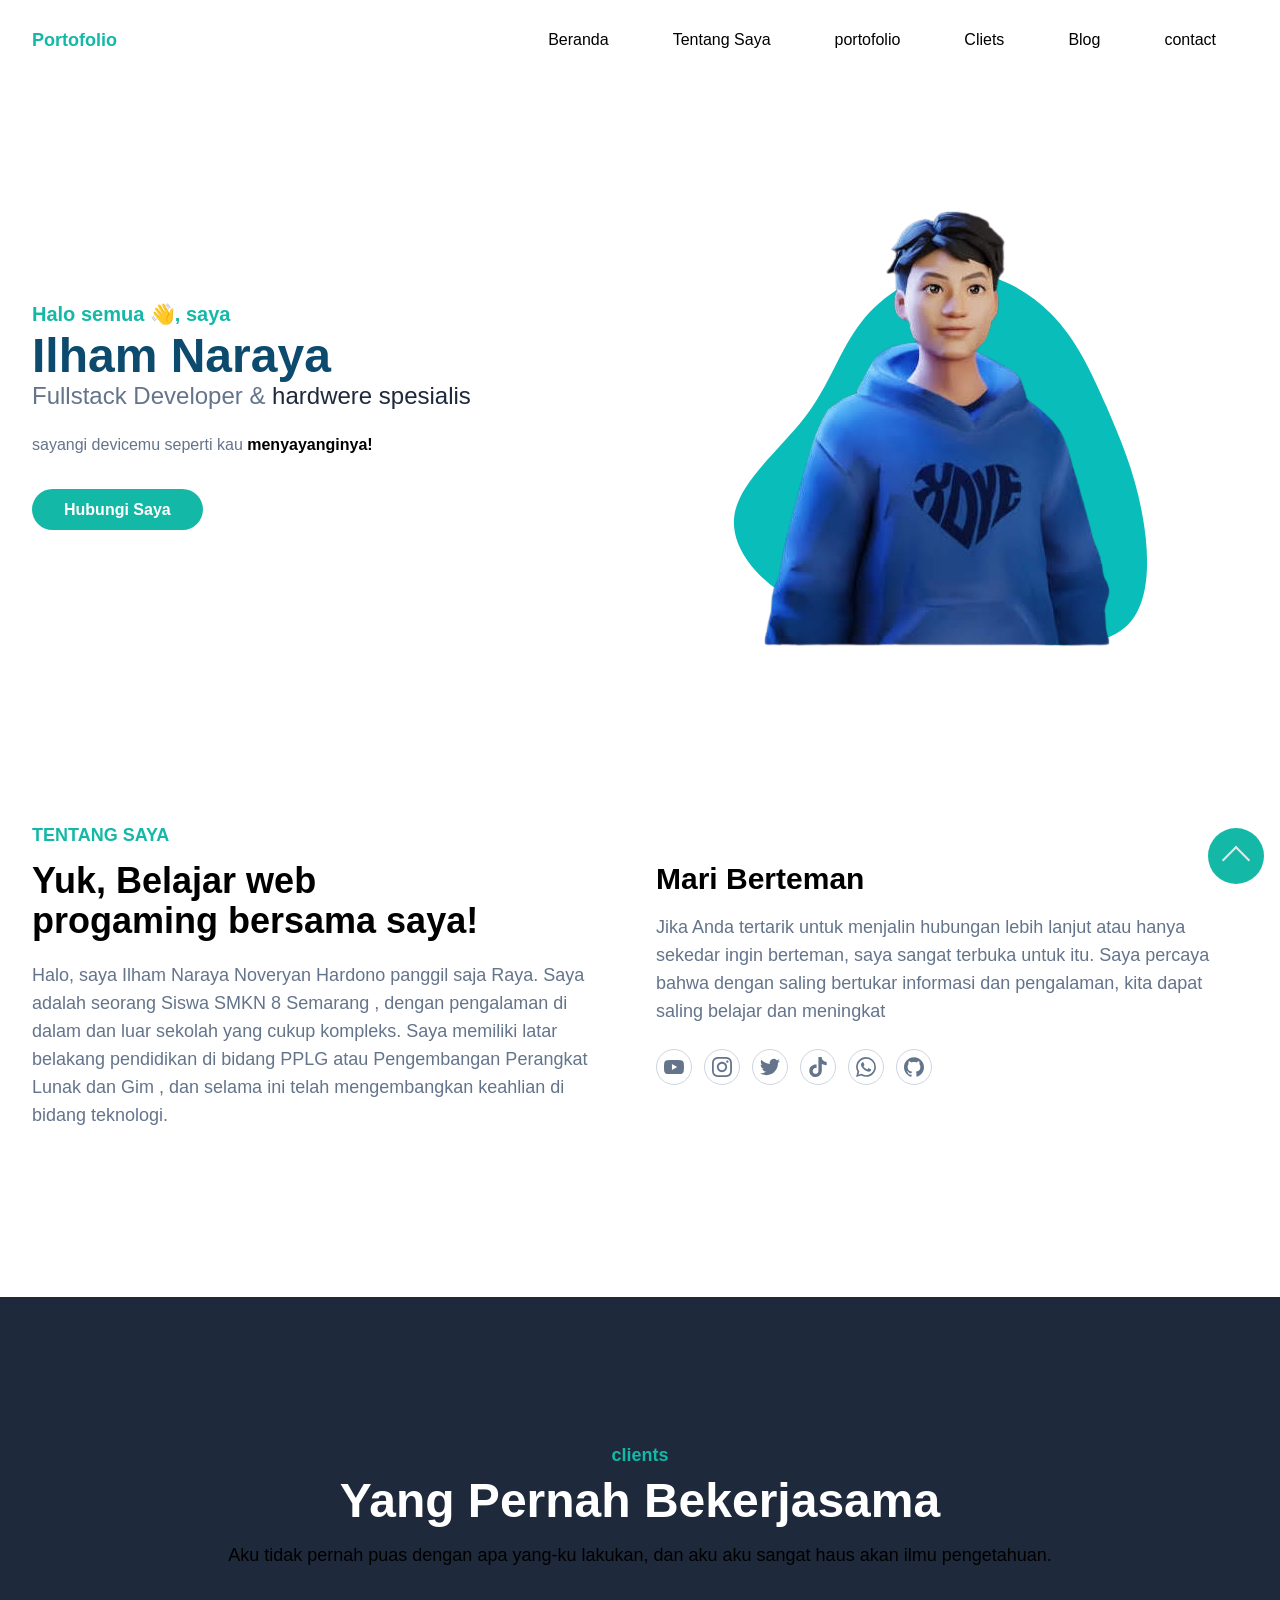
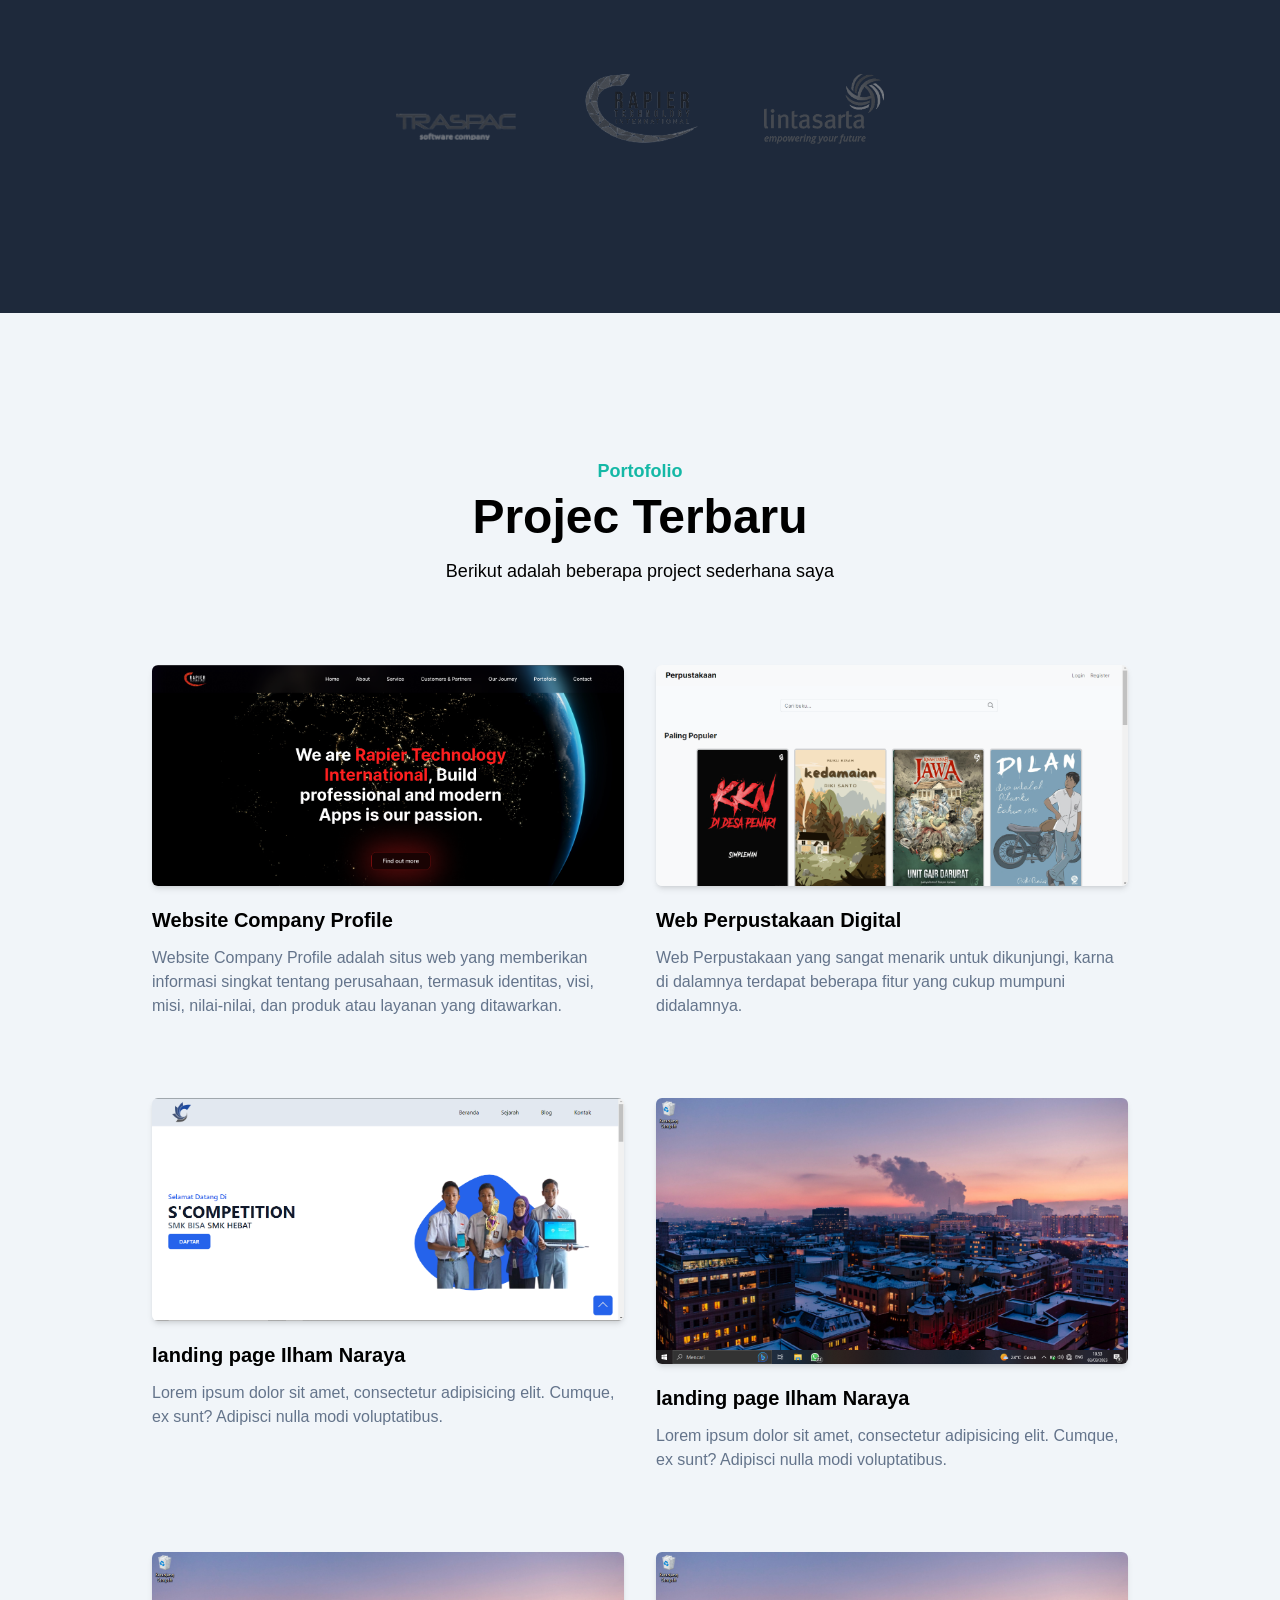
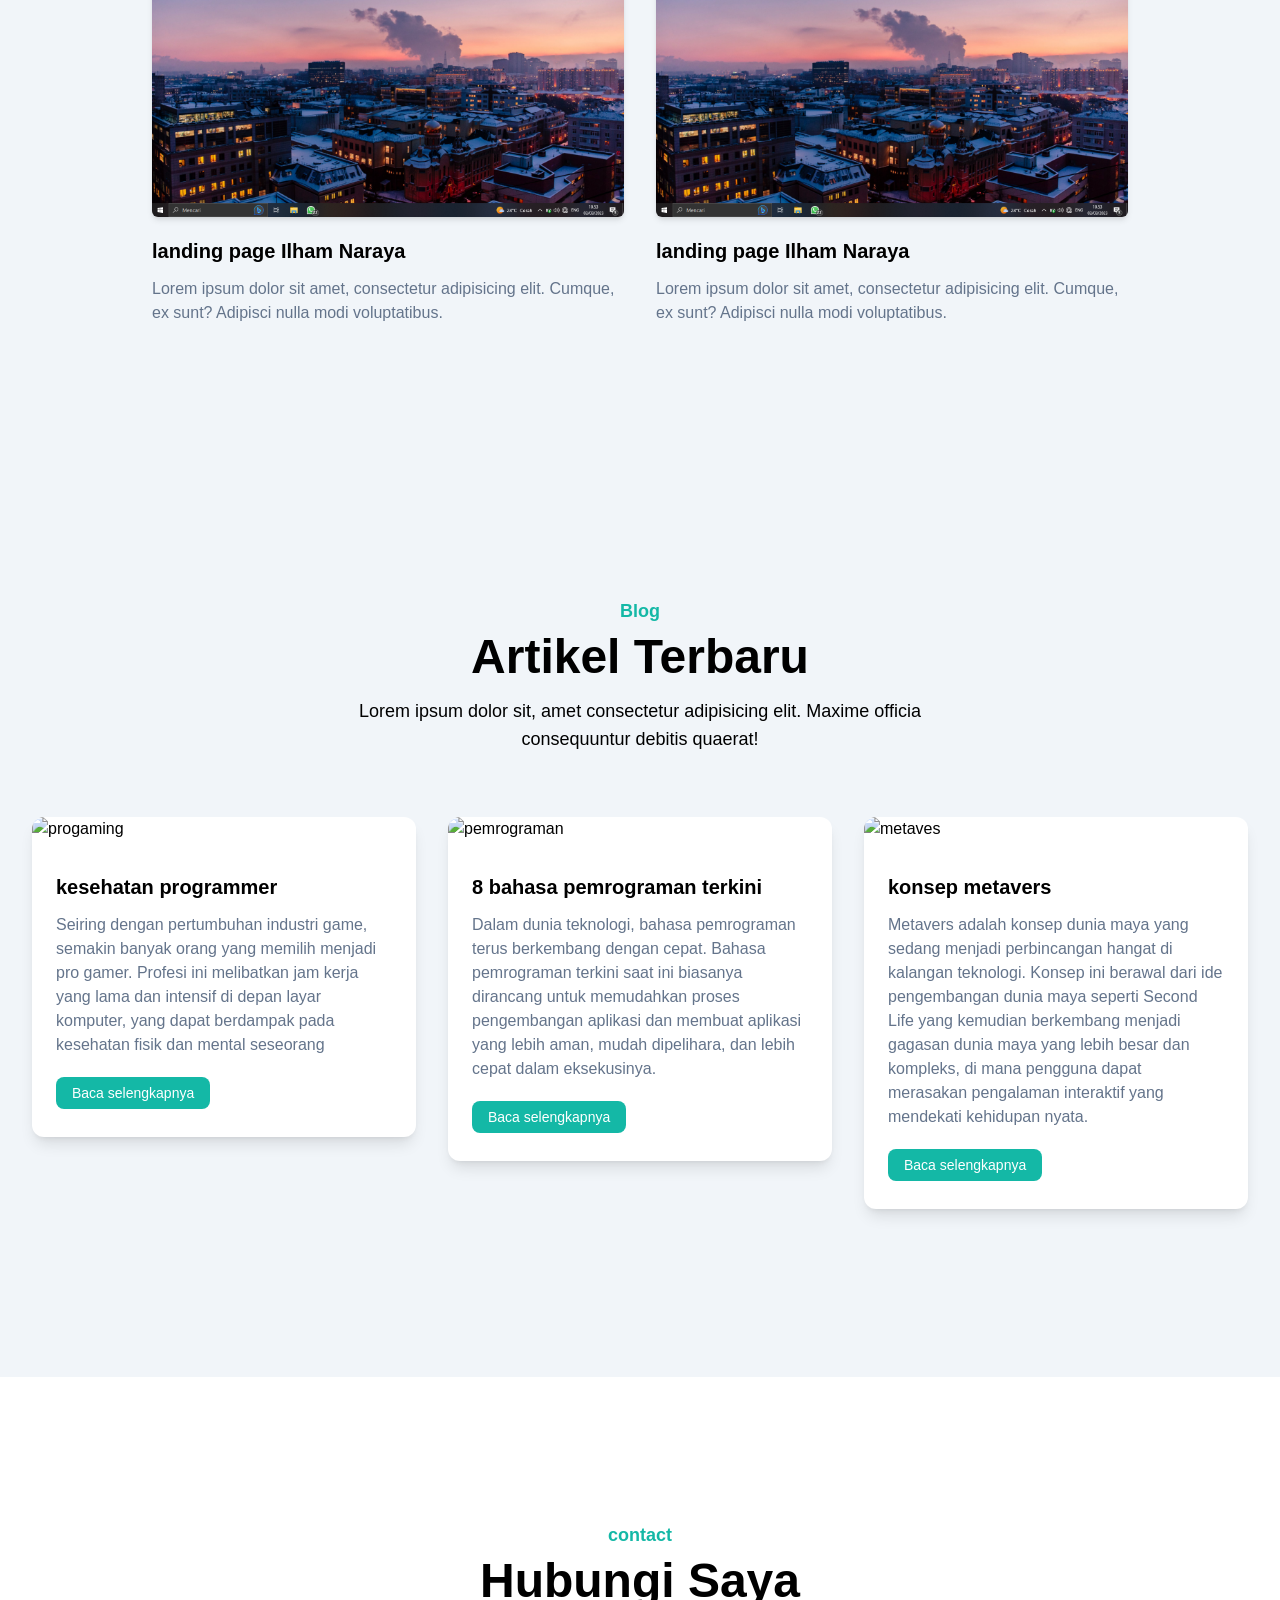
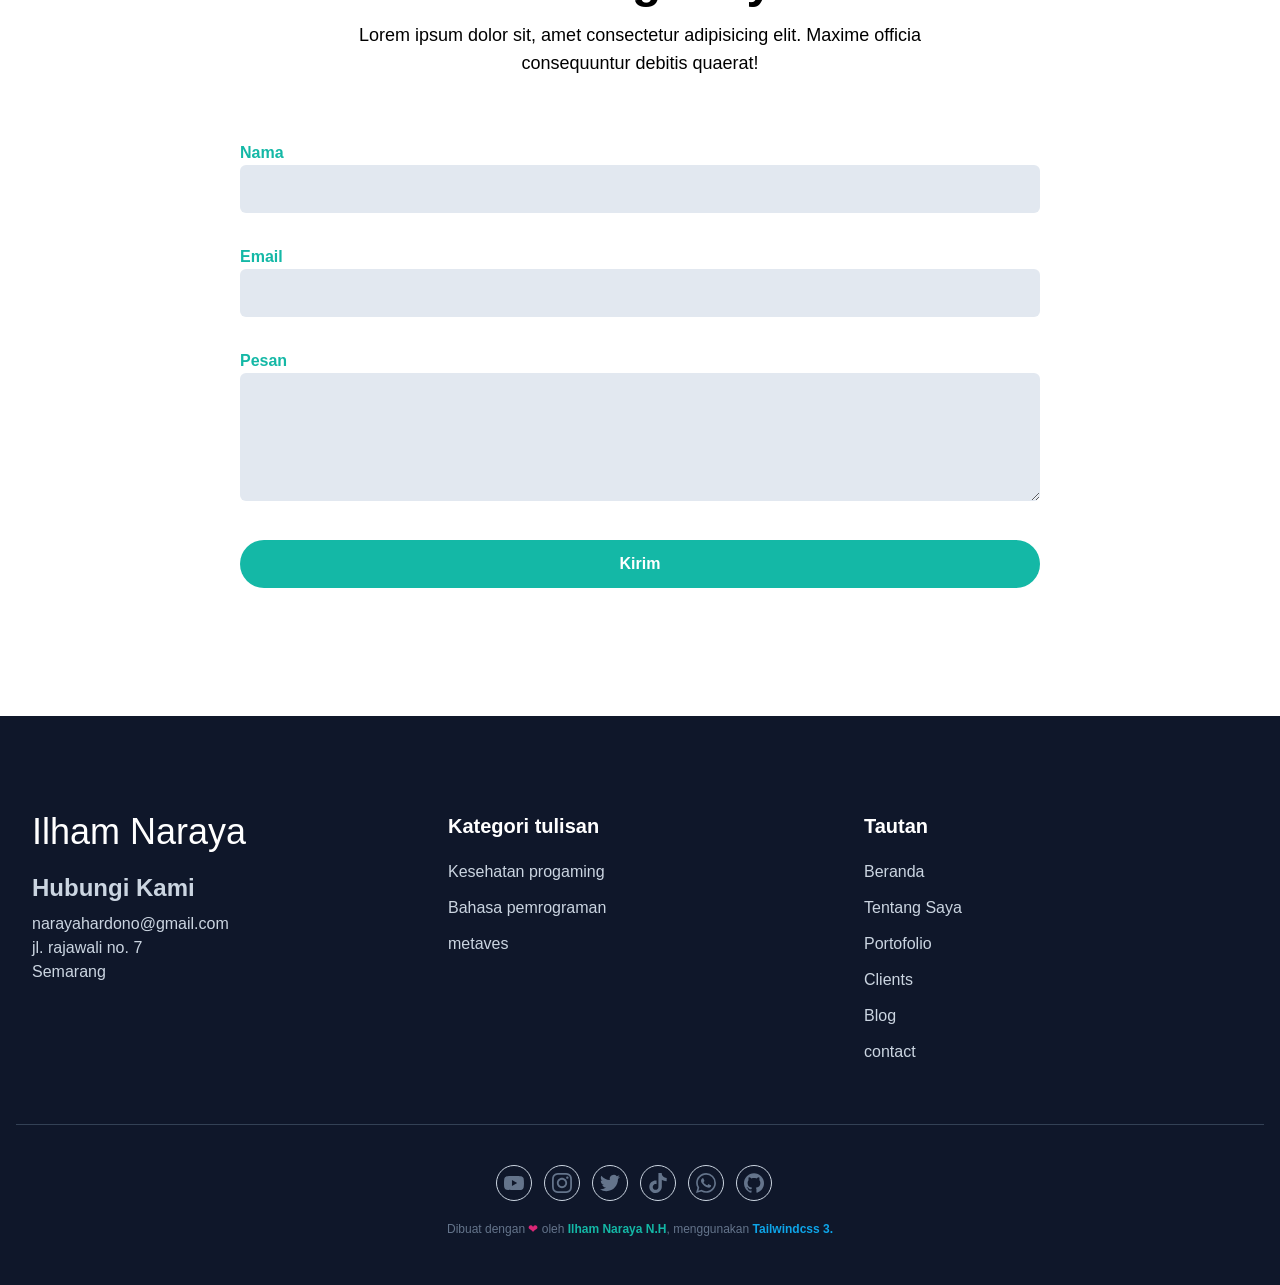
==== commit 5f573e68: "baru" ====
--- a/index.html
+++ b/index.html
@@ -71,7 +71,7 @@
                 <div class="w-full self-center px-4 lg:w-1/2">
                     <h1 class="text-base font-semibold text-ijo md:text-xl">Halo semua 👋, saya <span class="block font-bold text-sky-900 text-4xl mt-1 lg:text-5xl dark:text-white"> Ilham Naraya</span></h1>
                     <h2 class="font-medium text-abu text-lg mb-5 lg:text-2xl">Fullstack Developer & <span class="text-slate-800 dark:text-white"> hardwere spesialis</span></h2>
-                    <p class="font-medium text-abu mb-10 leading-relaxed">sayangi devicemu semperti kau <span class="text-black font-bold dark:text-white"> menyayanginya!</span></p>
+                    <p class="font-medium text-abu mb-10 leading-relaxed">sayangi devicemu seperti kau <span class="text-black font-bold dark:text-white"> menyayanginya!</span></p>
                     <a href="#contact" class="text-base font-semibold text-white bg-ijo py-3 px-8 rounded-full hover:shadow-lg hover:opacity-80 transition duration-300 ease-in-out">Hubungi Saya</a>
                 </div>
                 <div class="w-full self-end px-4 lg:w-1/2">
@@ -148,19 +148,19 @@
                 <div class="mx-auto text-center mb-16">
                     <h4 class="font-semibold text-lg text-ijo mb-2">clients</h4>
                     <h2 class="font-bold text-white text-3xl mb-4 sm:text-4xl lg:text-5xl">Yang Pernah Bekerjasama</h2>
-                    <p class="font-medium text-md text-secondary md:text-lg">Lorem ipsum dolor sit amet consectetur adipisicing elit. Repellat soluta reprehenderit minus.</p>
+                    <p class="font-medium text-md text-secondary md:text-lg">Aku tidak pernah puas dengan apa yang-ku lakukan, dan aku aku sangat haus akan ilmu pengetahuan. </p>
                 </div>
             </div>
             <div class="w-full px-4">
                 <div class="flex flex-wrap items-center justify-center">
-                    <a href="#" class="max-w-[120px] mx-4 py-4 grayscale opacity-60 transition duration-500 hover:grayscale-0 hover:opacity-100 lg:mx-6 xl:mx-8">
-                        <img src="public/img/pt/google.png" alt="google" />
-                    </a>
-                    <a href="#" class="max-w-[120px] mx-4 py-4 grayscale opacity-60 transition duration-500 hover:grayscale-0 hover:opacity-100 lg:mx-6 xl:mx-8">
-                        <img src="public/img/pt/paypal.png" alt="paypal" />
-                    </a>
-                    <a href="#" class="max-w-[120px] mx-4 py-4 grayscale opacity-60 transition duration-500 hover:grayscale-0 hover:opacity-100 lg:mx-6 xl:mx-8">
-                        <img src="public/img/pt/samsung.png" alt="samsung" />
+                    <a href="https://www.traspac.co.id/" target="_blank" class="max-w-[120px] mx-4 py-4 grayscale opacity-60 transition duration-500 hover:grayscale-0 hover:opacity-100 lg:mx-6 xl:mx-8">
+                        <img src="public/img/pt/TRASPAC.png" alt="TRASPAC" />
+                    </a>
+                    <a href="https://ilhamnaraya.github.io/webracli.github.io/" target="_blank" class="max-w-[120px] mx-4 py-4 grayscale opacity-60 transition duration-500 hover:grayscale-0 hover:opacity-100 lg:mx-6 xl:mx-8">
+                        <img src="public/img/pt/RAPIER.png" alt="RAPIER" />
+                    </a>
+                    <a href="https://www.lintasarta.net/id/" target="_blank" class="max-w-[120px] mx-4 py-4 grayscale opacity-60 transition duration-500 hover:grayscale-0 hover:opacity-100 lg:mx-6 xl:mx-8">
+                        <img src="public/img/pt/Lintasarta.png" alt="Lintasarta" />
                     </a>
                 </div>
             </div>
@@ -180,23 +180,24 @@
             </div>
 
             <div class="w-full px-4 flex flex-wrap justify-center xl:w-10/12 xl:mx-auto">
+                <div class="mb-12 p-4 md:w-1/2  hover:border">
+                    <div class="rounded-md shadow-md overflow-hidden">
+                        <img src="public/img/portofolio/rapier project.png" alt="landing page" width="w-full" />
+                    </div>
+                    <h3 class="font-semibold text-xl text-black mt-5 mb-3">Website Company Profile</h3>
+                    <p class="font-medium text-base text-abu">
+                        Website Company Profile adalah situs web yang memberikan informasi singkat tentang perusahaan, termasuk identitas, visi, misi, nilai-nilai, dan produk atau layanan yang ditawarkan.</p>
+                </div>
                 <div class="mb-12 p-4 md:w-1/2 ">
                     <div class="rounded-md shadow-md overflow-hidden">
-                        <img src="public/img/portofolio/1.png" alt="landing page" width="w-full" />
-                    </div>
-                    <h3 class="font-semibold text-xl text-black mt-5 mb-3">landing page Ilham Naraya</h3>
-                    <p class="font-medium text-base text-abu">Lorem ipsum dolor sit amet, consectetur adipisicing elit. Cumque, ex sunt? Adipisci nulla modi voluptatibus.</p>
+                        <img src="public/img/portofolio/perpus.png" alt="landing page" width="w-full" />
+                    </div>
+                    <h3 class="font-semibold text-xl text-black mt-5 mb-3">Web Perpustakaan Digital</h3>
+                    <p class="font-medium text-base text-abu">Web Perpustakaan yang sangat menarik untuk dikunjungi, karna di dalamnya terdapat beberapa fitur yang cukup mumpuni didalamnya.</p>
                 </div>
                 <div class="mb-12 p-4 md:w-1/2 ">
                     <div class="rounded-md shadow-md overflow-hidden">
-                        <img src="public/img/portofolio/1.png" alt="landing page" width="w-full" />
-                    </div>
-                    <h3 class="font-semibold text-xl text-black mt-5 mb-3">landing page Ilham Naraya</h3>
-                    <p class="font-medium text-base text-abu">Lorem ipsum dolor sit amet, consectetur adipisicing elit. Cumque, ex sunt? Adipisci nulla modi voluptatibus.</p>
-                </div>
-                <div class="mb-12 p-4 md:w-1/2 ">
-                    <div class="rounded-md shadow-md overflow-hidden">
-                        <img src="public/img/portofolio/1.png" alt="landing page" width="w-full" />
+                        <img src="public/img/portofolio/S'COMPETITION.png" alt="landing page" width="w-full" />
                     </div>
                     <h3 class="font-semibold text-xl text-black mt-5 mb-3">landing page Ilham Naraya</h3>
                     <p class="font-medium text-base text-abu">Lorem ipsum dolor sit amet, consectetur adipisicing elit. Cumque, ex sunt? Adipisci nulla modi voluptatibus.</p>
--- a/public/css/style.css
+++ b/public/css/style.css
@@ -796,6 +796,10 @@
   justify-content: space-between;
 }
 
+.gap-2 {
+  gap: 0.5rem;
+}
+
 .self-end {
   align-self: flex-end;
 }
@@ -842,6 +846,10 @@
   border-width: 1px;
 }
 
+.border-2 {
+  border-width: 2px;
+}
+
 .border-l-2 {
   border-left-width: 2px;
 }
@@ -901,6 +909,11 @@
 .bg-white {
   --tw-bg-opacity: 1;
   background-color: rgb(255 255 255 / var(--tw-bg-opacity));
+}
+
+.bg-slate-300 {
+  --tw-bg-opacity: 1;
+  background-color: rgb(203 213 225 / var(--tw-bg-opacity));
 }
 
 .fill-current {
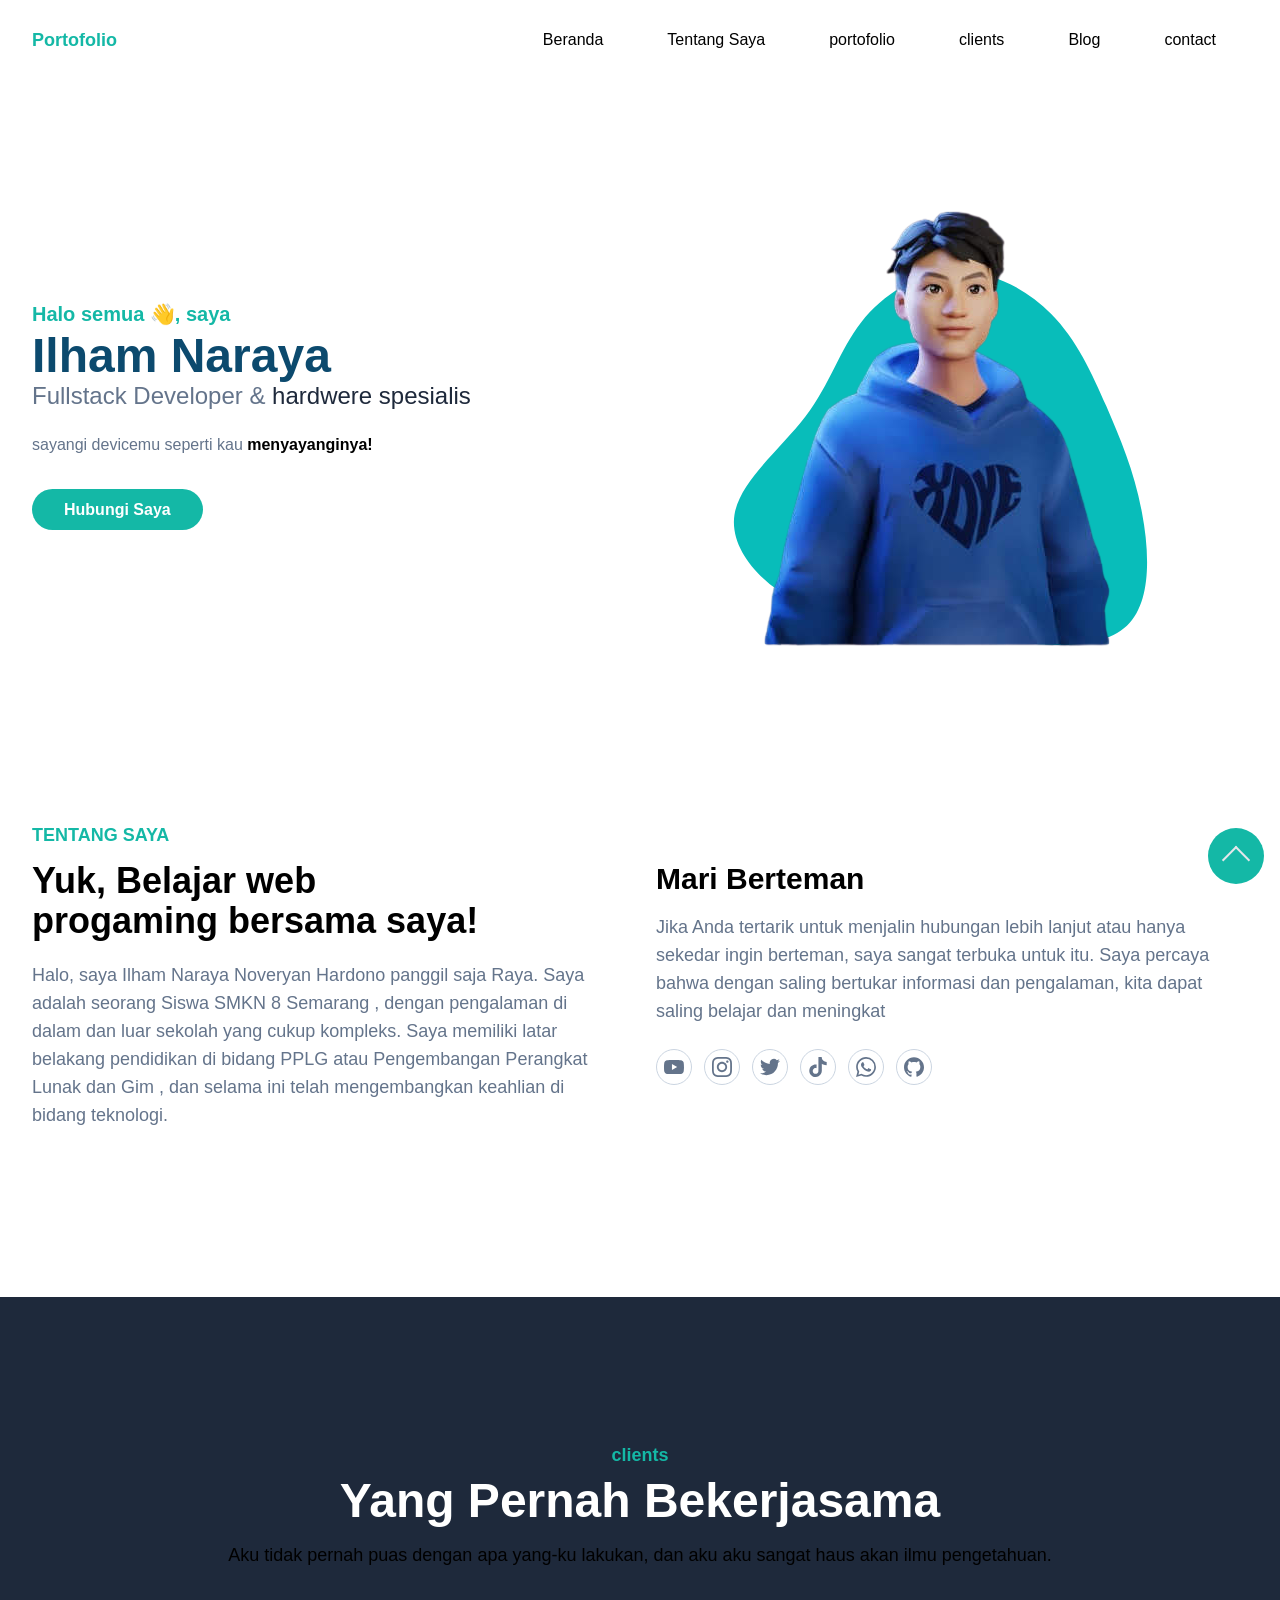
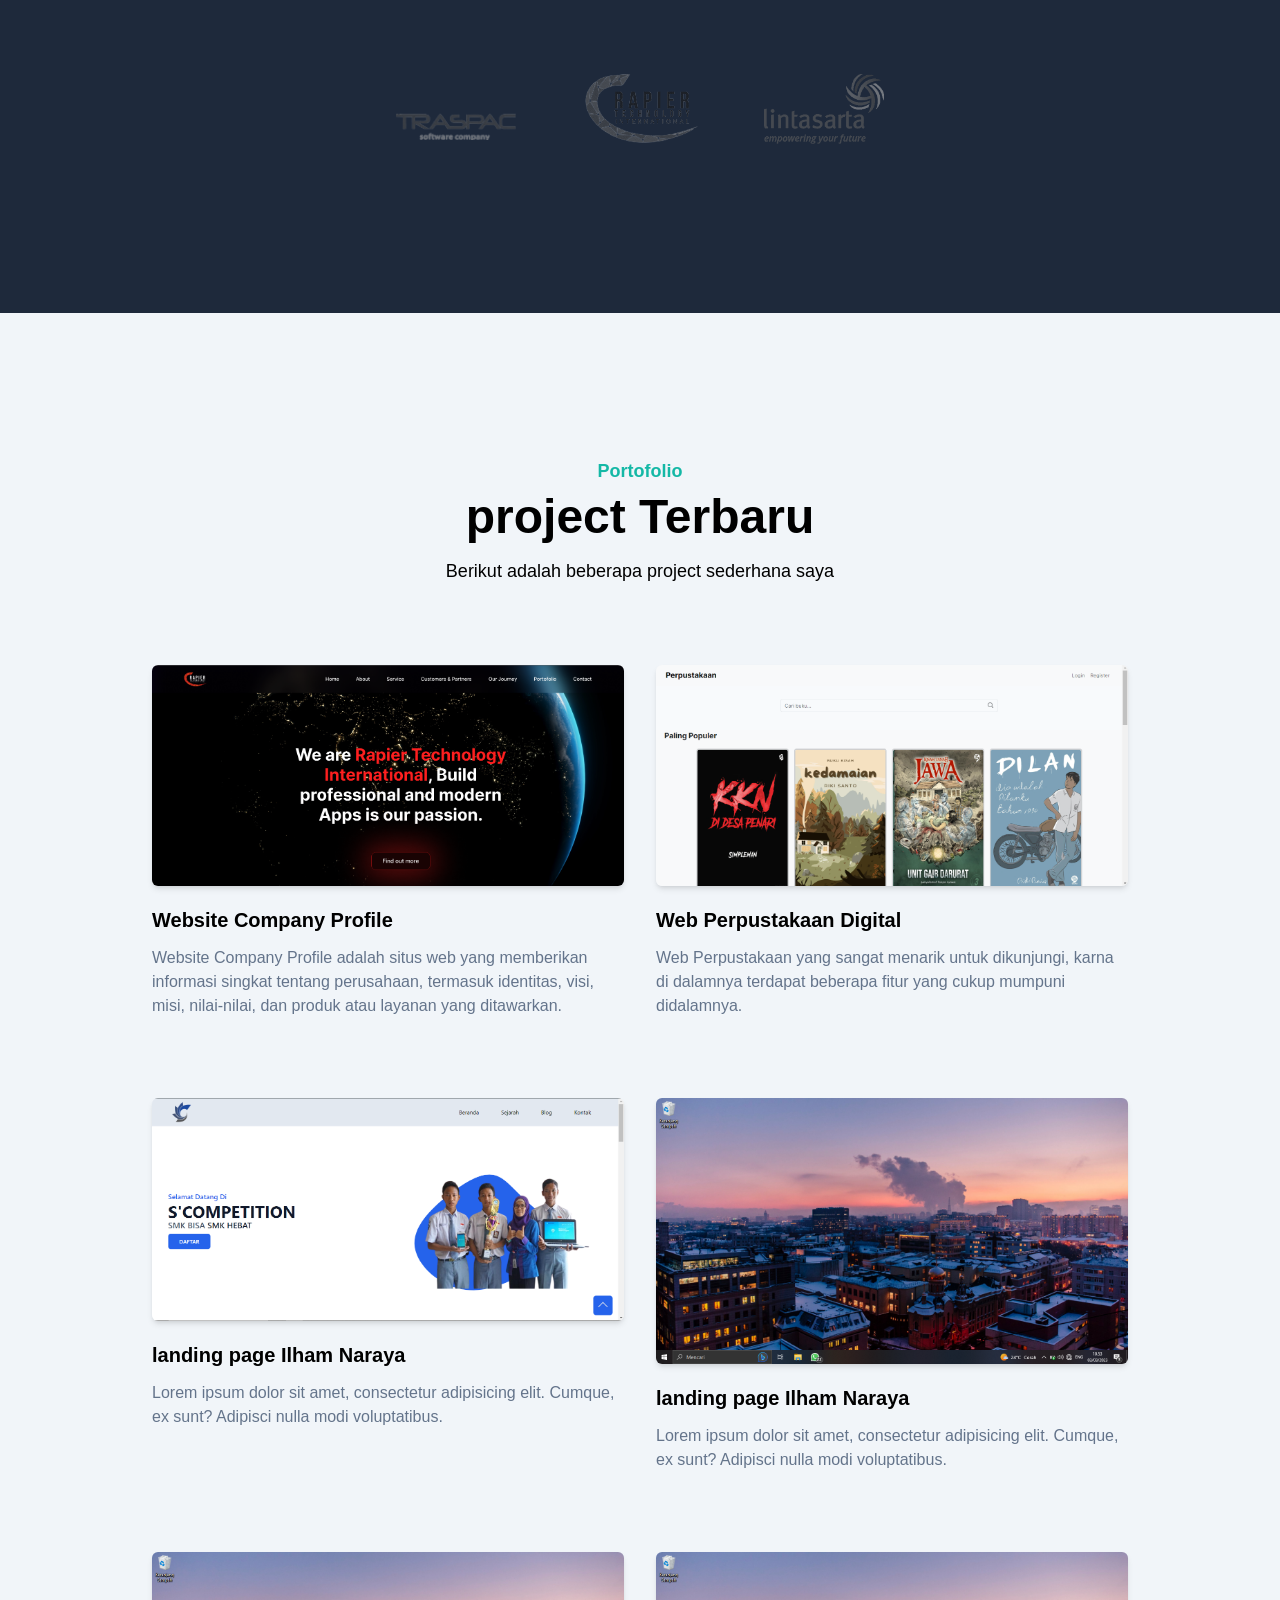
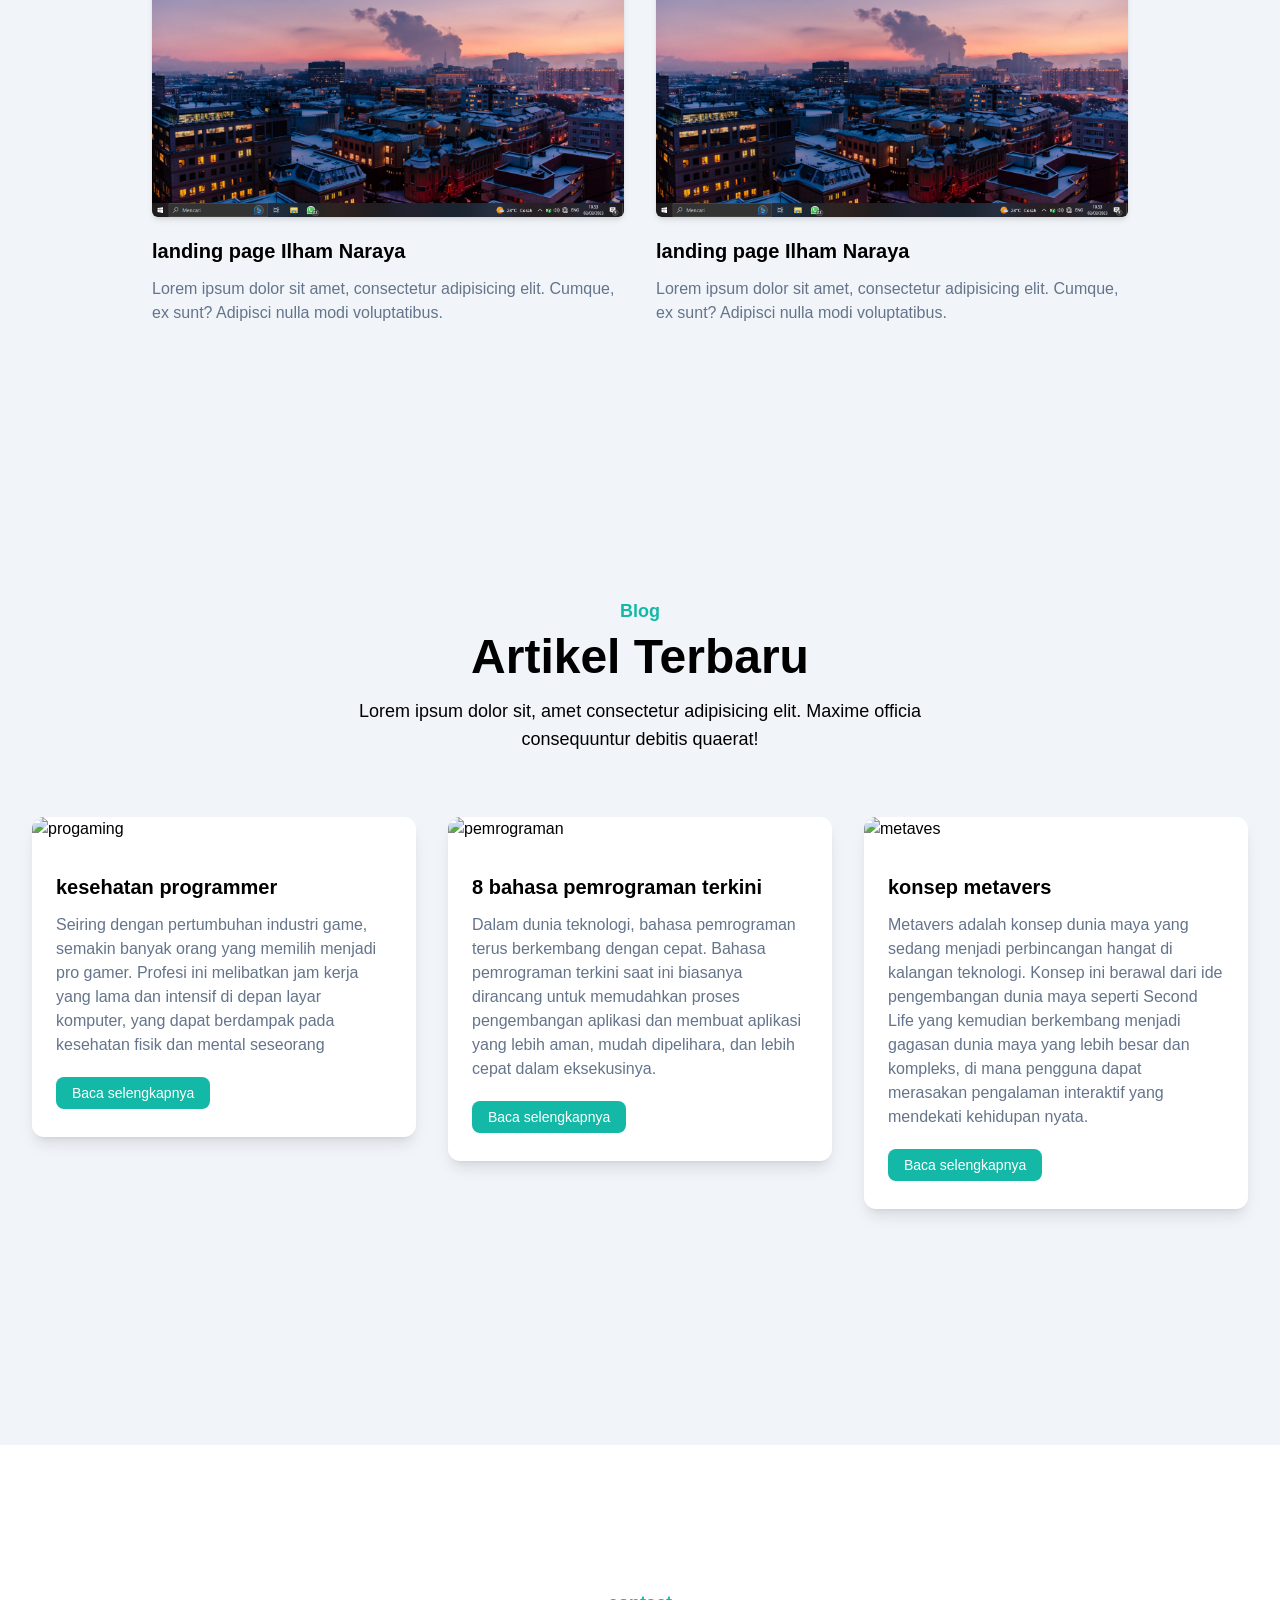
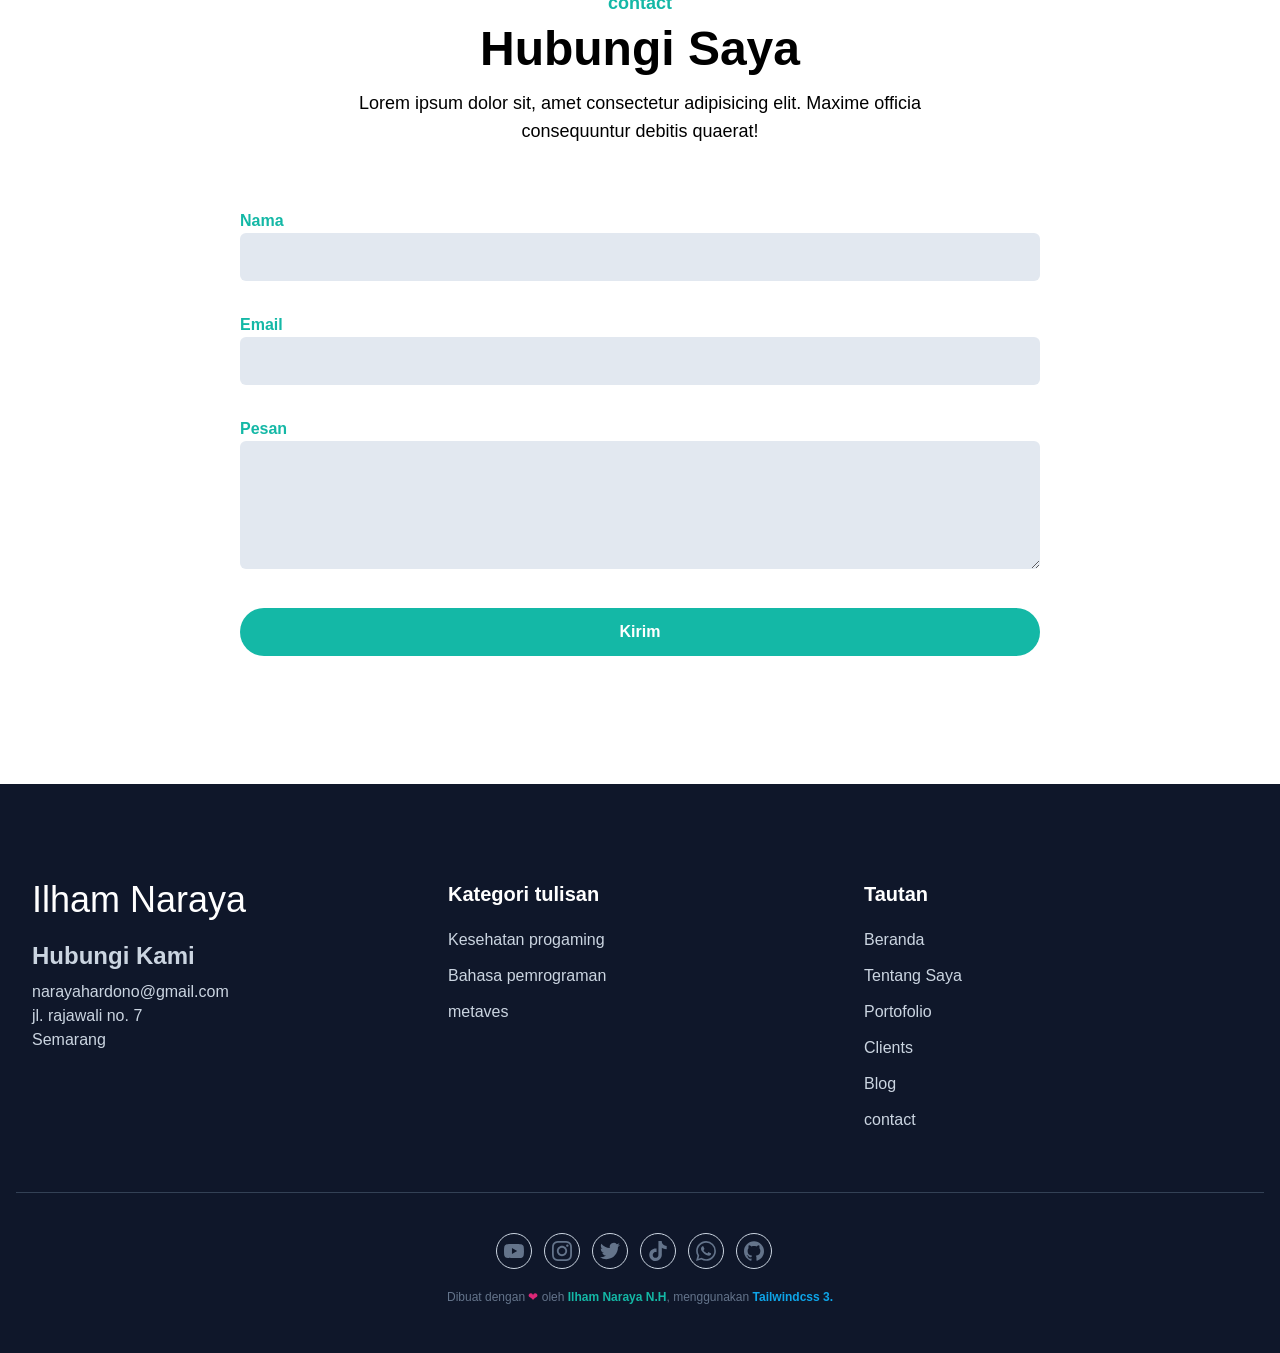
==== commit 2ad753cb: "baru" ====
--- a/index.html
+++ b/index.html
@@ -36,7 +36,7 @@
                                 <a href="#Portofolio" class="text-base text-black py-2 mx-8 flex group-hover:text-ijo dark:text-white">portofolio</a>
                             </li>
                             <li class="group">
-                                <a href="#clients" class="text-base text-black py-2 mx-8 flex group-hover:text-ijo dark:text-white">Cliets</a>
+                                <a href="#clients" class="text-base text-black py-2 mx-8 flex group-hover:text-ijo dark:text-white">clients</a>
                             </li>
                             <li class="group">
                                 <a href="#blog" class="text-base text-black py-2 mx-8 flex group-hover:text-ijo dark:text-white">Blog</a>
@@ -174,7 +174,7 @@
             <div class="w-full px-4">
                 <div class="max-w-xl mx-auto text-center mb-16">
                     <h4 class="font-semibold text-lg text-ijo mb-2">Portofolio</h4>
-                    <h2 class="font-bold text-black text-3xl mb-4 sm:text-4xl lg:text-5xl">Projec Terbaru</h2>
+                    <h2 class="font-bold text-black text-3xl mb-4 sm:text-4xl lg:text-5xl">project Terbaru</h2>
                     <p class="font-medium text-md text-secondary md:text-lg ">Berikut adalah beberapa project sederhana saya</p>
                 </div>
             </div>
@@ -241,7 +241,7 @@
             </div>
             <div class="flex flex-wrap">
                 <!--blog1-->
-                <div class="w-fullp px-4 lg:w-1/2 xl:w-1/3">
+                <div class="w-fullp px-4 lg:w-1/2 xl:w-1/3" style="height: 500px;">
                     <div class="bg-white rounded-xl shadow-lg overflow-hidden mb-10">
                         <img src="https://source.unsplash.com/360x200?kesehatan+progaming" alt="progaming" class="w-full" />
                         <div class="py-8 px-6">
@@ -257,7 +257,7 @@
                 </div>
                 <!--blog1-->
                 <!--blog2-->
-                <div class="w-fullp px-4 lg:w-1/2 xl:w-1/3">
+                <div class="w-fullp px-4 lg:w-1/2 xl:w-1/3 " style="height: 500px;">
                     <div class="bg-white rounded-xl shadow-lg overflow-hidden mb-10">
                         <img src="https://source.unsplash.com/360x200?bahasa+pemrograman" alt="pemrograman" class="w-full" />
                         <div class="py-8 px-6">
@@ -272,7 +272,7 @@
                 </div>
                 <!--blog2-->
                 <!--blog3-->
-                <div class="w-fullp px-4 lg:w-1/2 xl:w-1/3">
+                <div class="w-fullp px-4 lg:w-1/2 xl:w-1/3" style="height: 500px;">
                     <div class="bg-white rounded-xl shadow-lg overflow-hidden mb-10">
                         <img src="https://source.unsplash.com/360x200?metaves" alt="metaves" class="w-full" />
                         <div class="py-8 px-6">
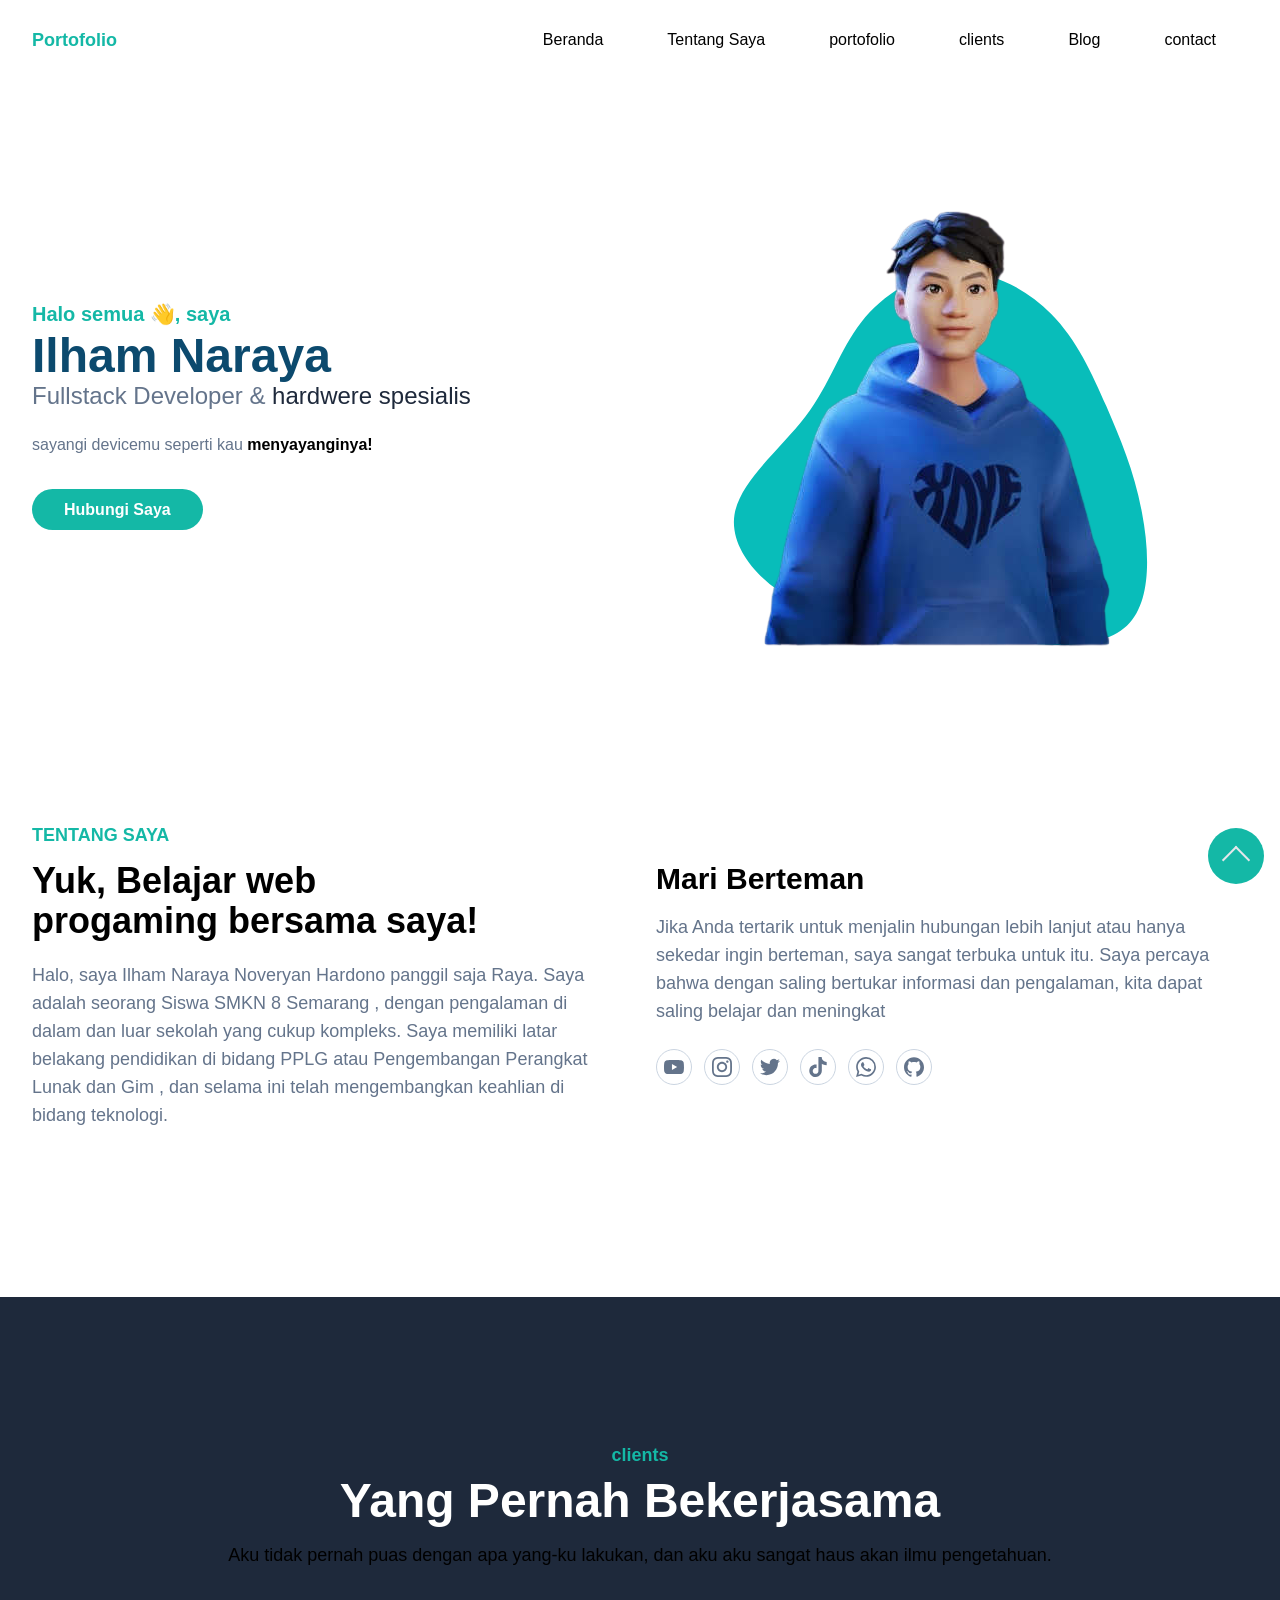
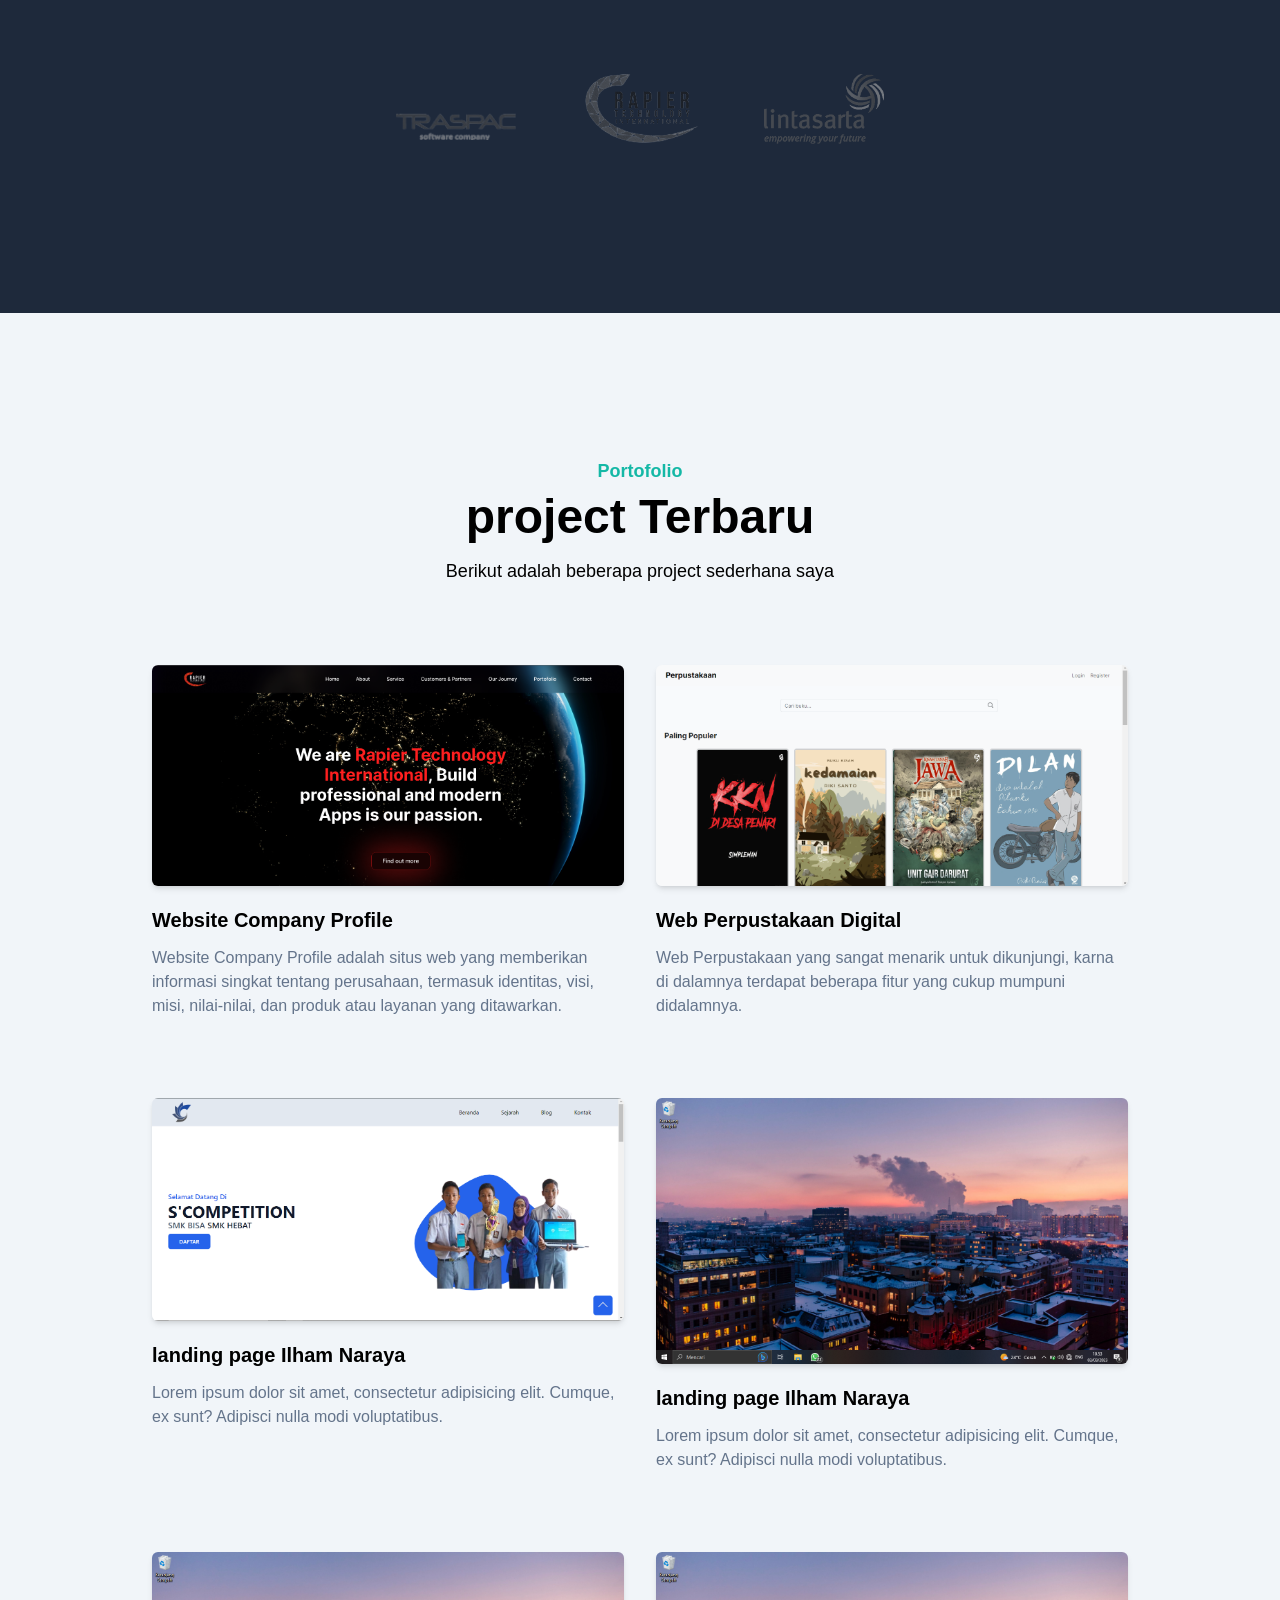
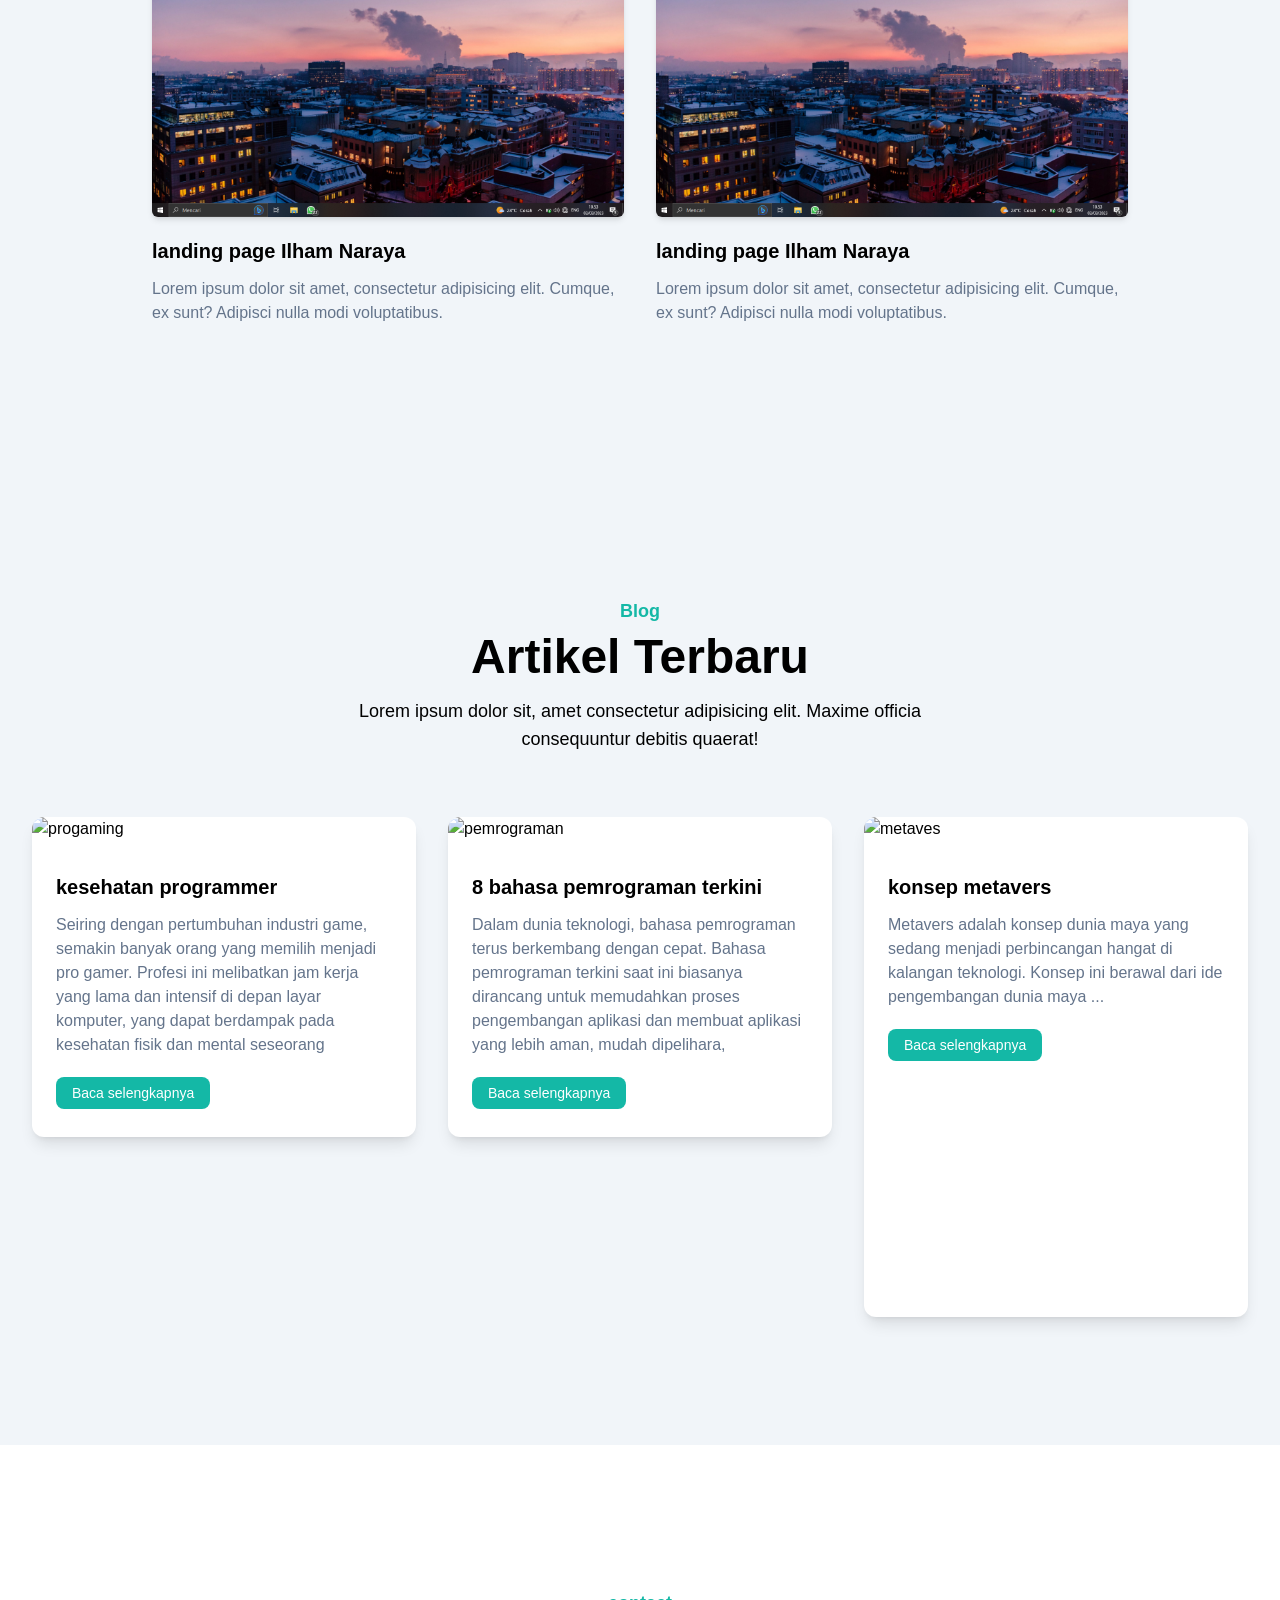
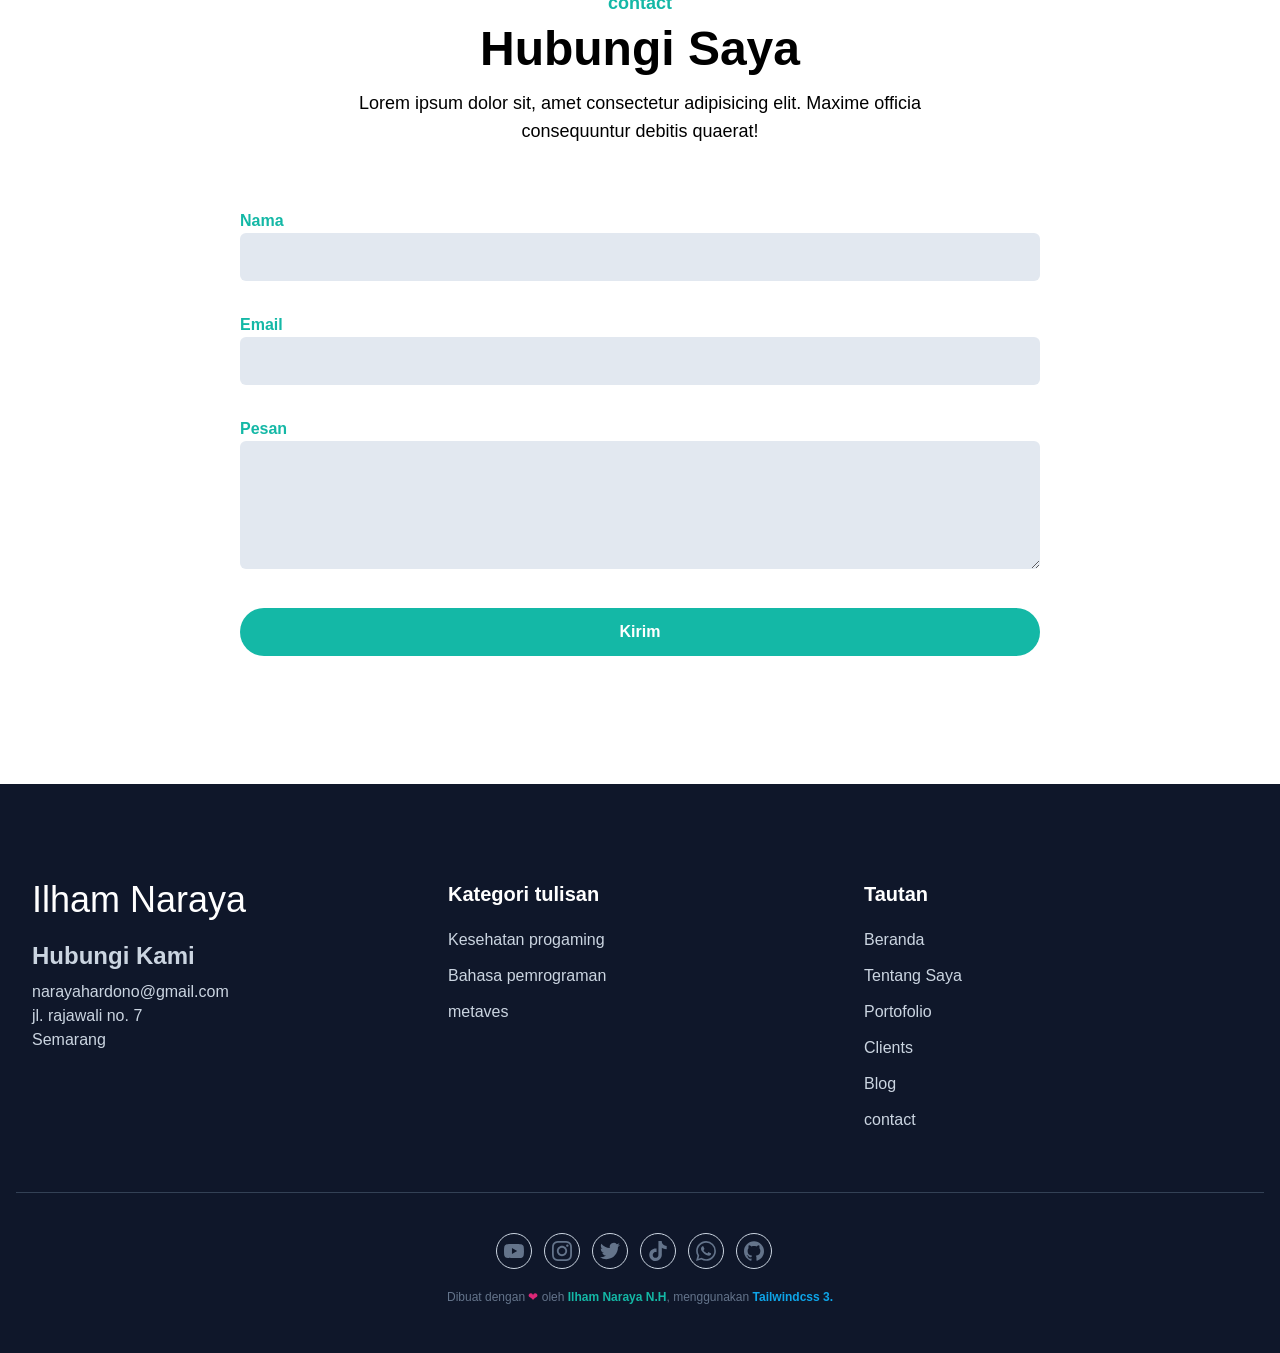
==== commit 8ecdeea7: "baru" ====
--- a/index.html
+++ b/index.html
@@ -265,7 +265,7 @@
                                 <a href="https://infosnapans.blogspot.com/2023/03/8-bahasa-pemrograman-terkini.html" class="block mb-3 font-semibold text-xl text-black hover:text-ijo truncate">8 bahasa pemrograman terkini</a>
                             </h3>
                             <p class="font-medium text-base text-abu mb-6">Dalam dunia teknologi, bahasa pemrograman terus berkembang dengan cepat. Bahasa pemrograman terkini saat ini biasanya dirancang untuk memudahkan proses pengembangan aplikasi dan membuat aplikasi yang lebih aman, mudah dipelihara,
-                                dan lebih cepat dalam eksekusinya.</p>
+                                 </p>
                             <a href="https://infosnapans.blogspot.com/2023/03/8-bahasa-pemrograman-terkini.html" class="font-medium text-sm text-white bg-ijo py-2 px-4 rounded-lg hover:opacity-80">Baca selengkapnya</a>
                         </div>
                     </div>
@@ -273,14 +273,14 @@
                 <!--blog2-->
                 <!--blog3-->
                 <div class="w-fullp px-4 lg:w-1/2 xl:w-1/3" style="height: 500px;">
-                    <div class="bg-white rounded-xl shadow-lg overflow-hidden mb-10">
+                    <div class="bg-white rounded-xl shadow-lg overflow-hidden mb-10" style="height: 500px;">
                         <img src="https://source.unsplash.com/360x200?metaves" alt="metaves" class="w-full" />
                         <div class="py-8 px-6">
                             <h3 id="metaves">
                                 <a href="https://infosnapans.blogspot.com/2023/03/konsep-metavers.html" class="block mb-3 font-semibold text-xl text-black hover:text-ijo truncate">konsep metavers</a>
                             </h3>
-                            <p class="font-medium text-base text-abu mb-6">Metavers adalah konsep dunia maya yang sedang menjadi perbincangan hangat di kalangan teknologi. Konsep ini berawal dari ide pengembangan dunia maya seperti Second Life yang kemudian berkembang menjadi gagasan dunia maya yang
-                                lebih besar dan kompleks, di mana pengguna dapat merasakan pengalaman interaktif yang mendekati kehidupan nyata.</p>
+                            <p class="font-medium text-base text-abu mb-6">Metavers adalah konsep dunia maya yang sedang menjadi perbincangan hangat di kalangan teknologi. Konsep ini berawal dari ide pengembangan dunia maya ...
+                                </p>
                             <a href="https://infosnapans.blogspot.com/2023/03/konsep-metavers.html" class="font-medium text-sm text-white bg-ijo py-2 px-4 rounded-lg hover:opacity-80">Baca selengkapnya</a>
                         </div>
                     </div>
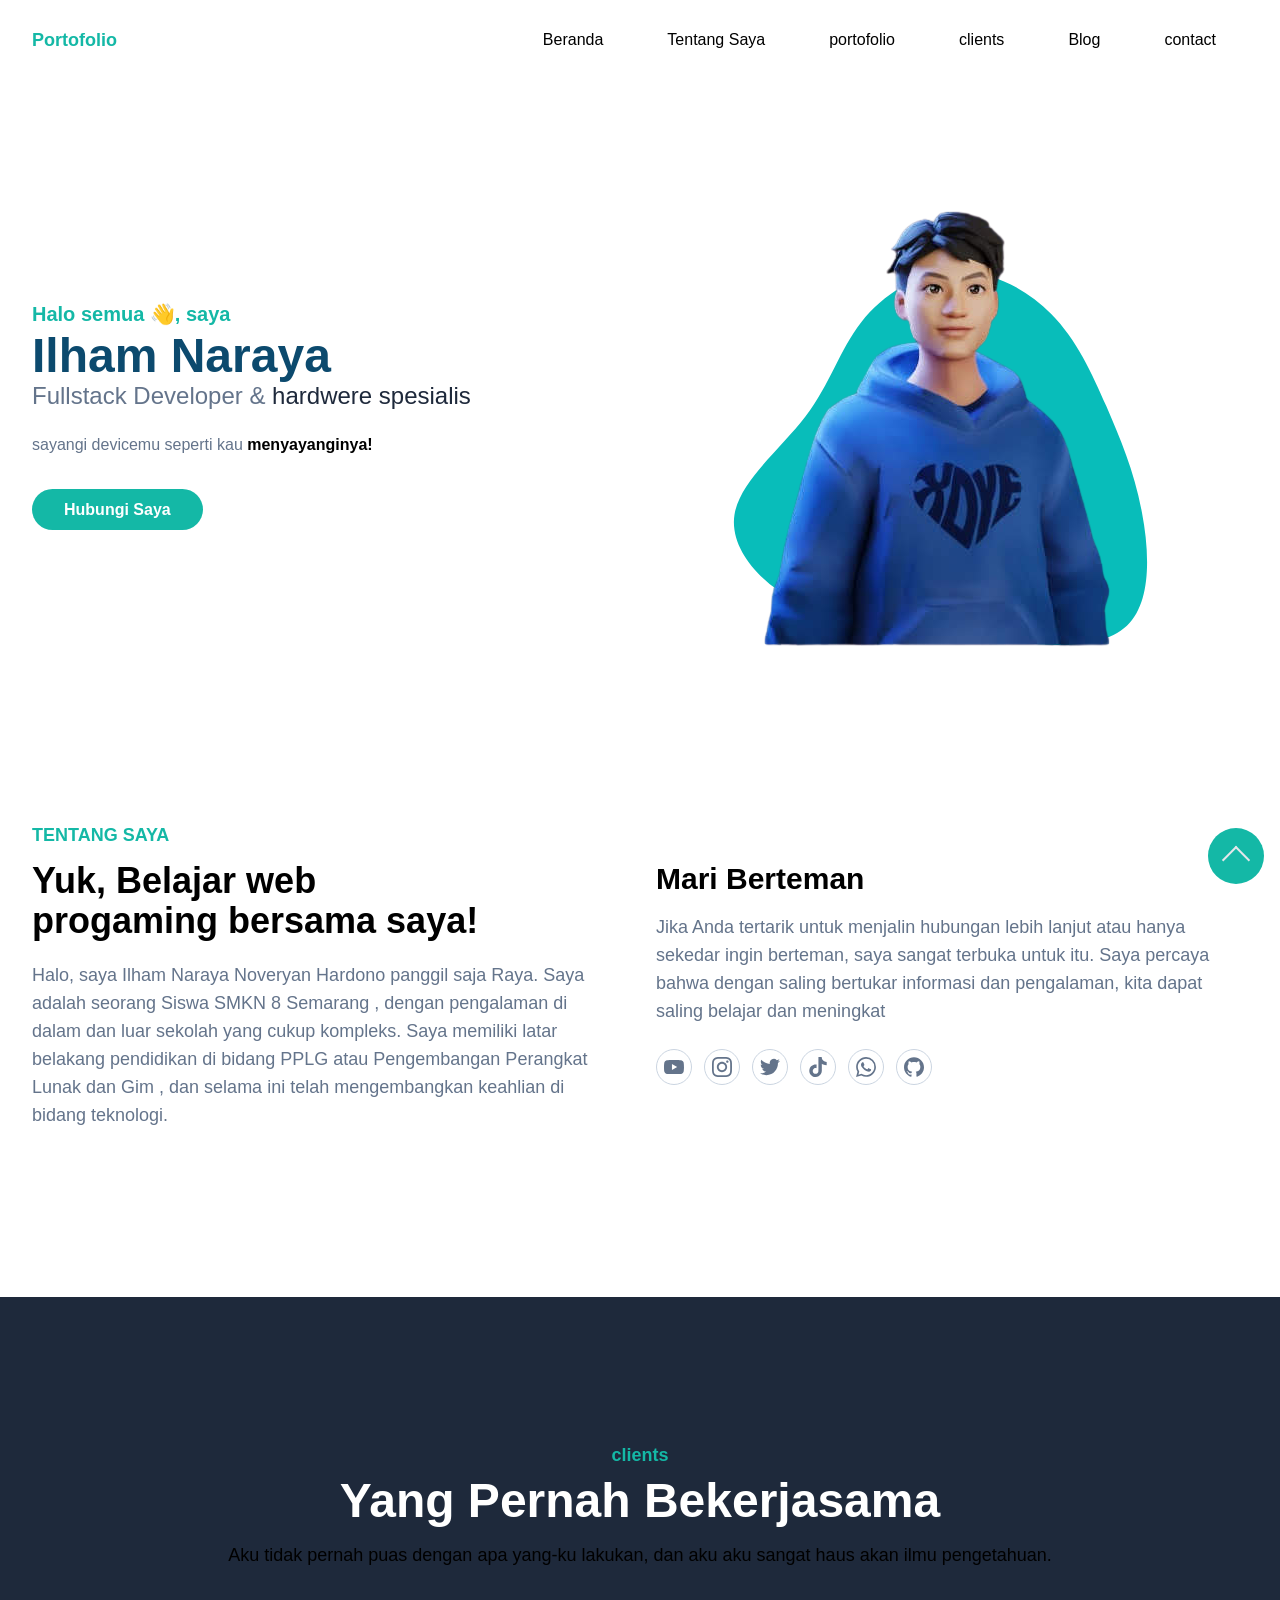
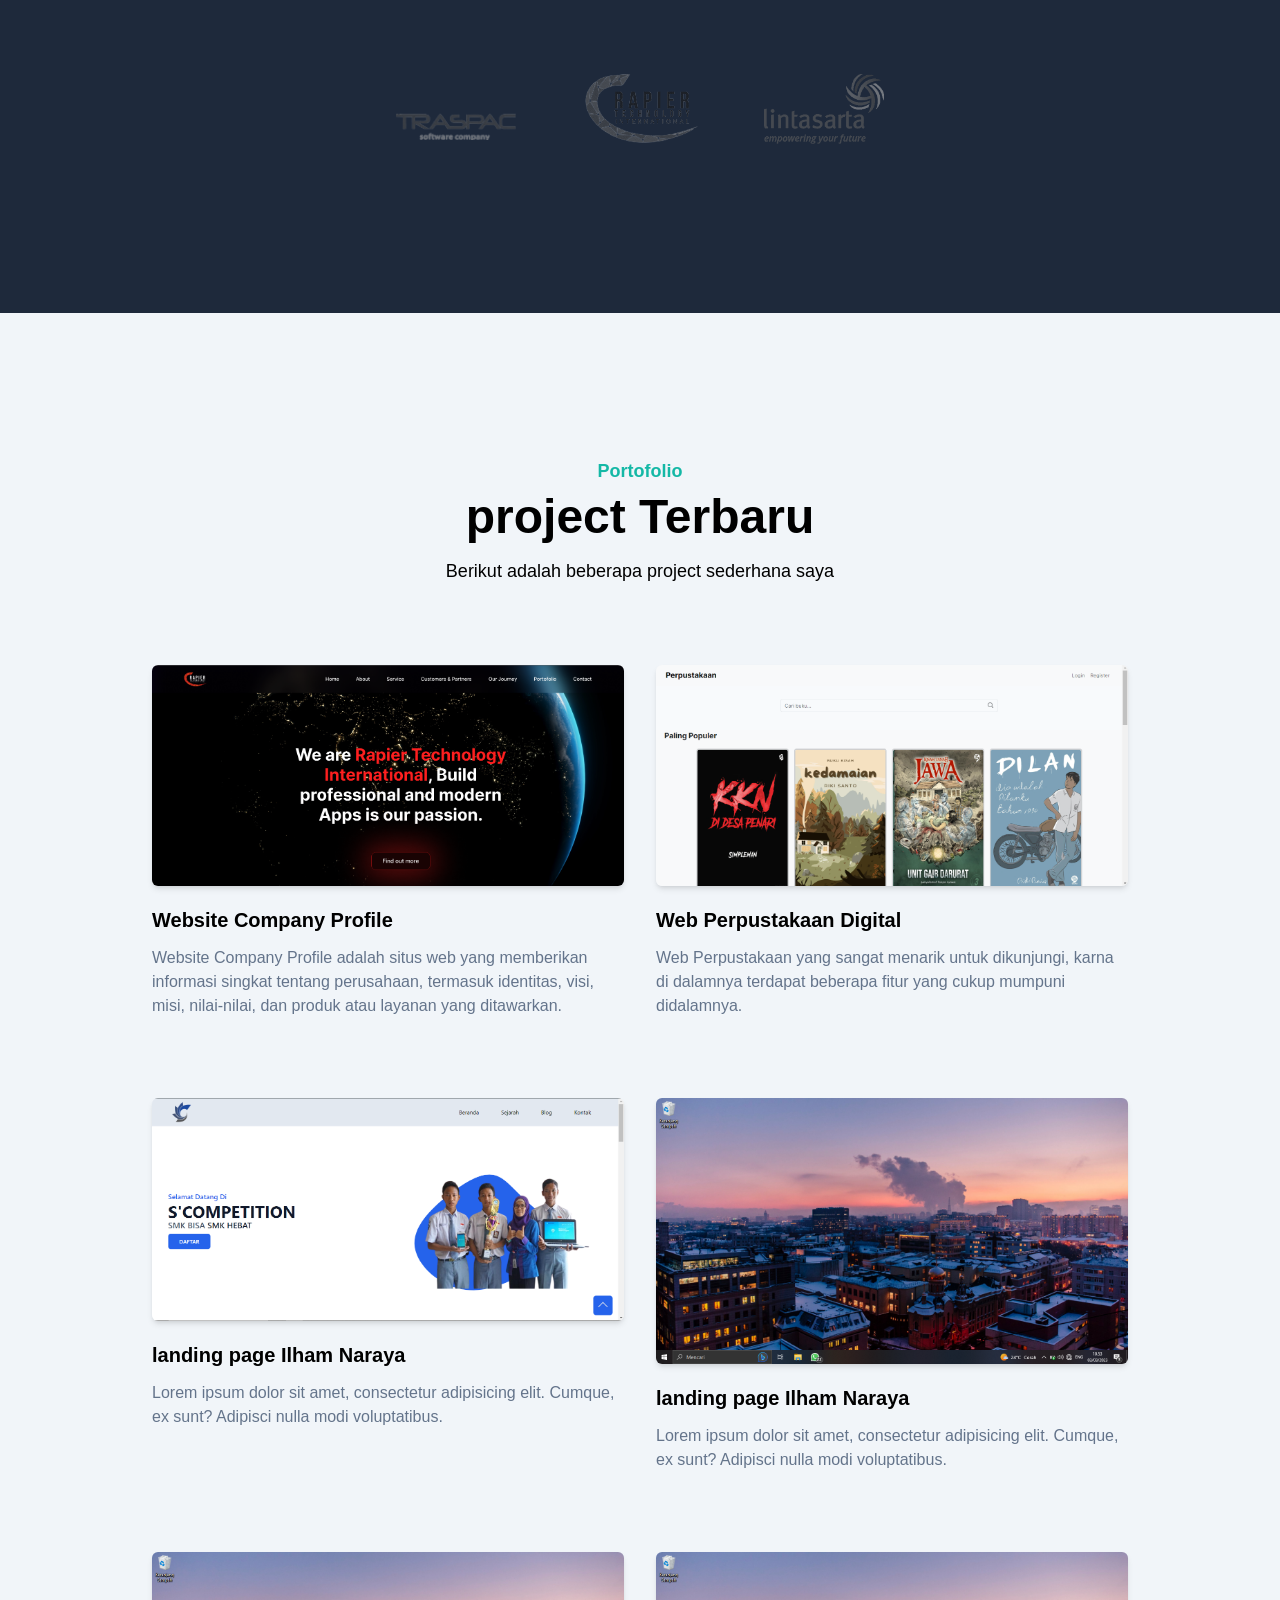
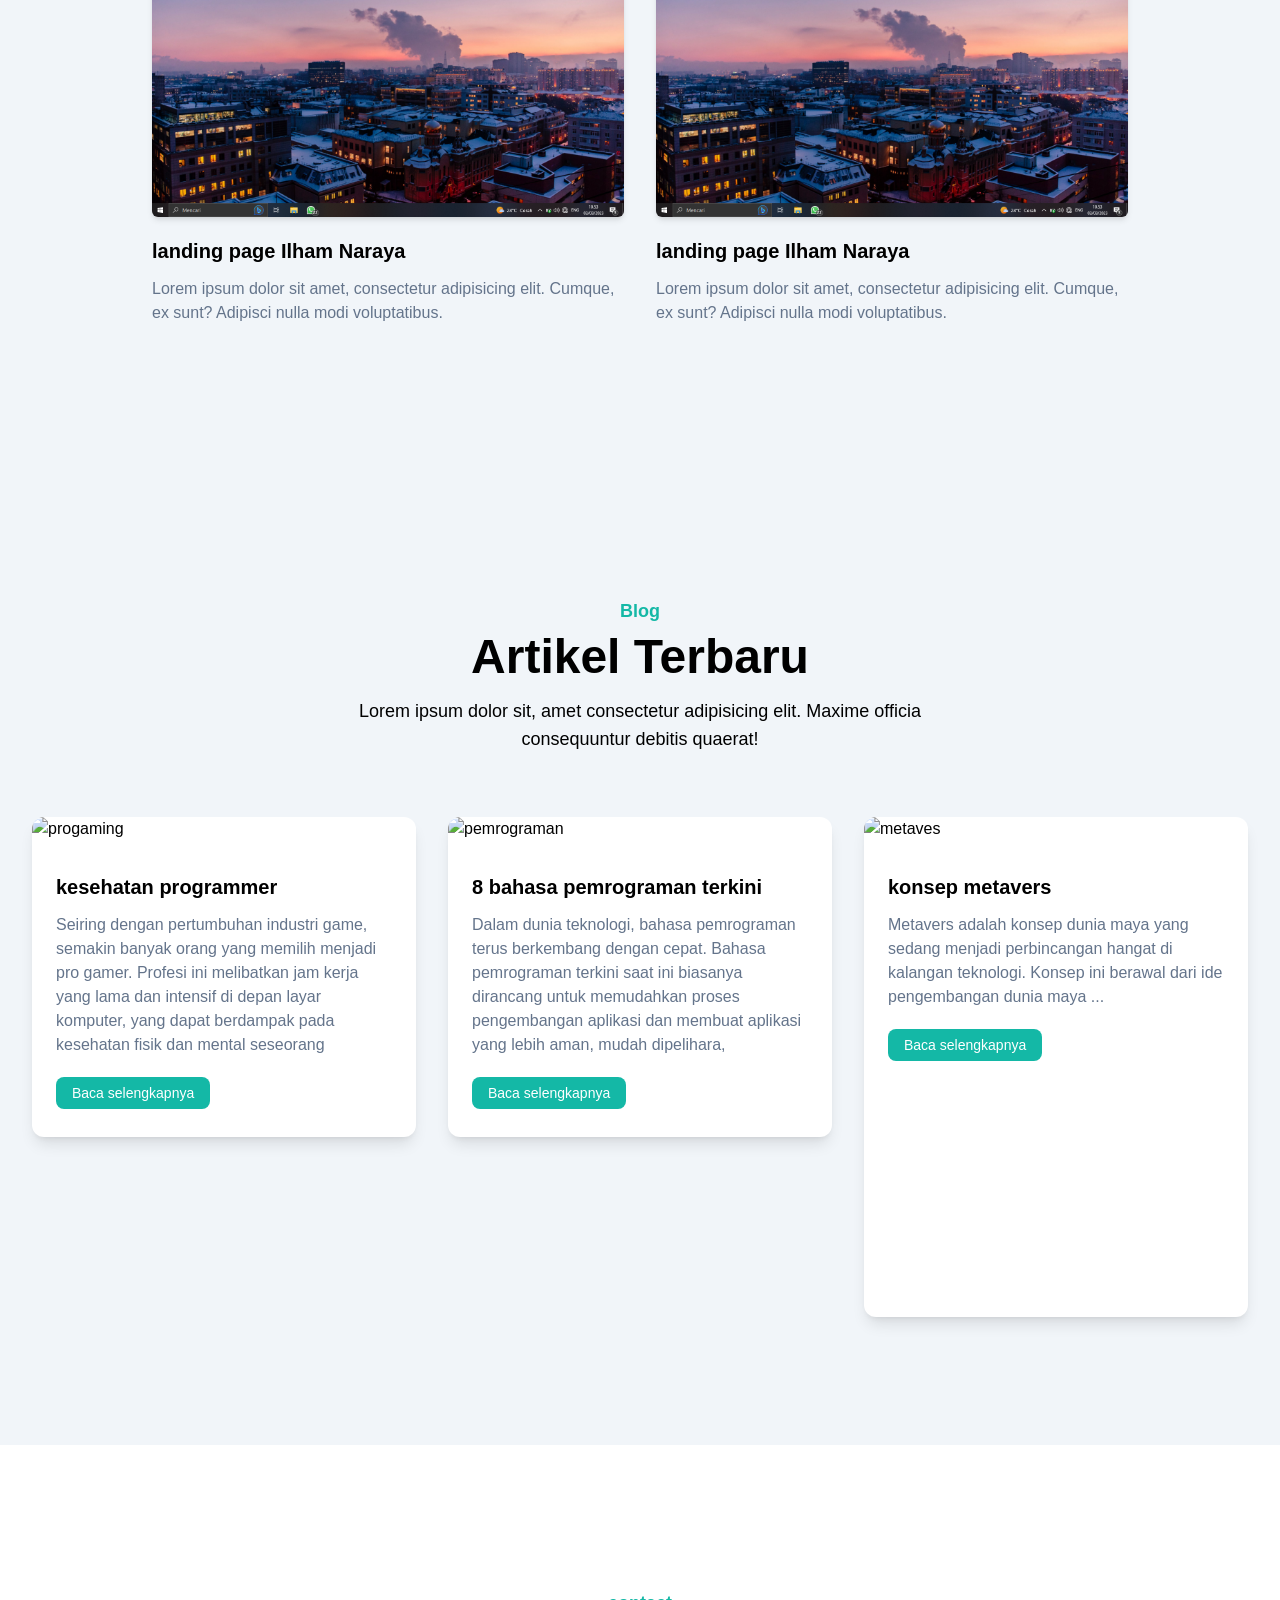
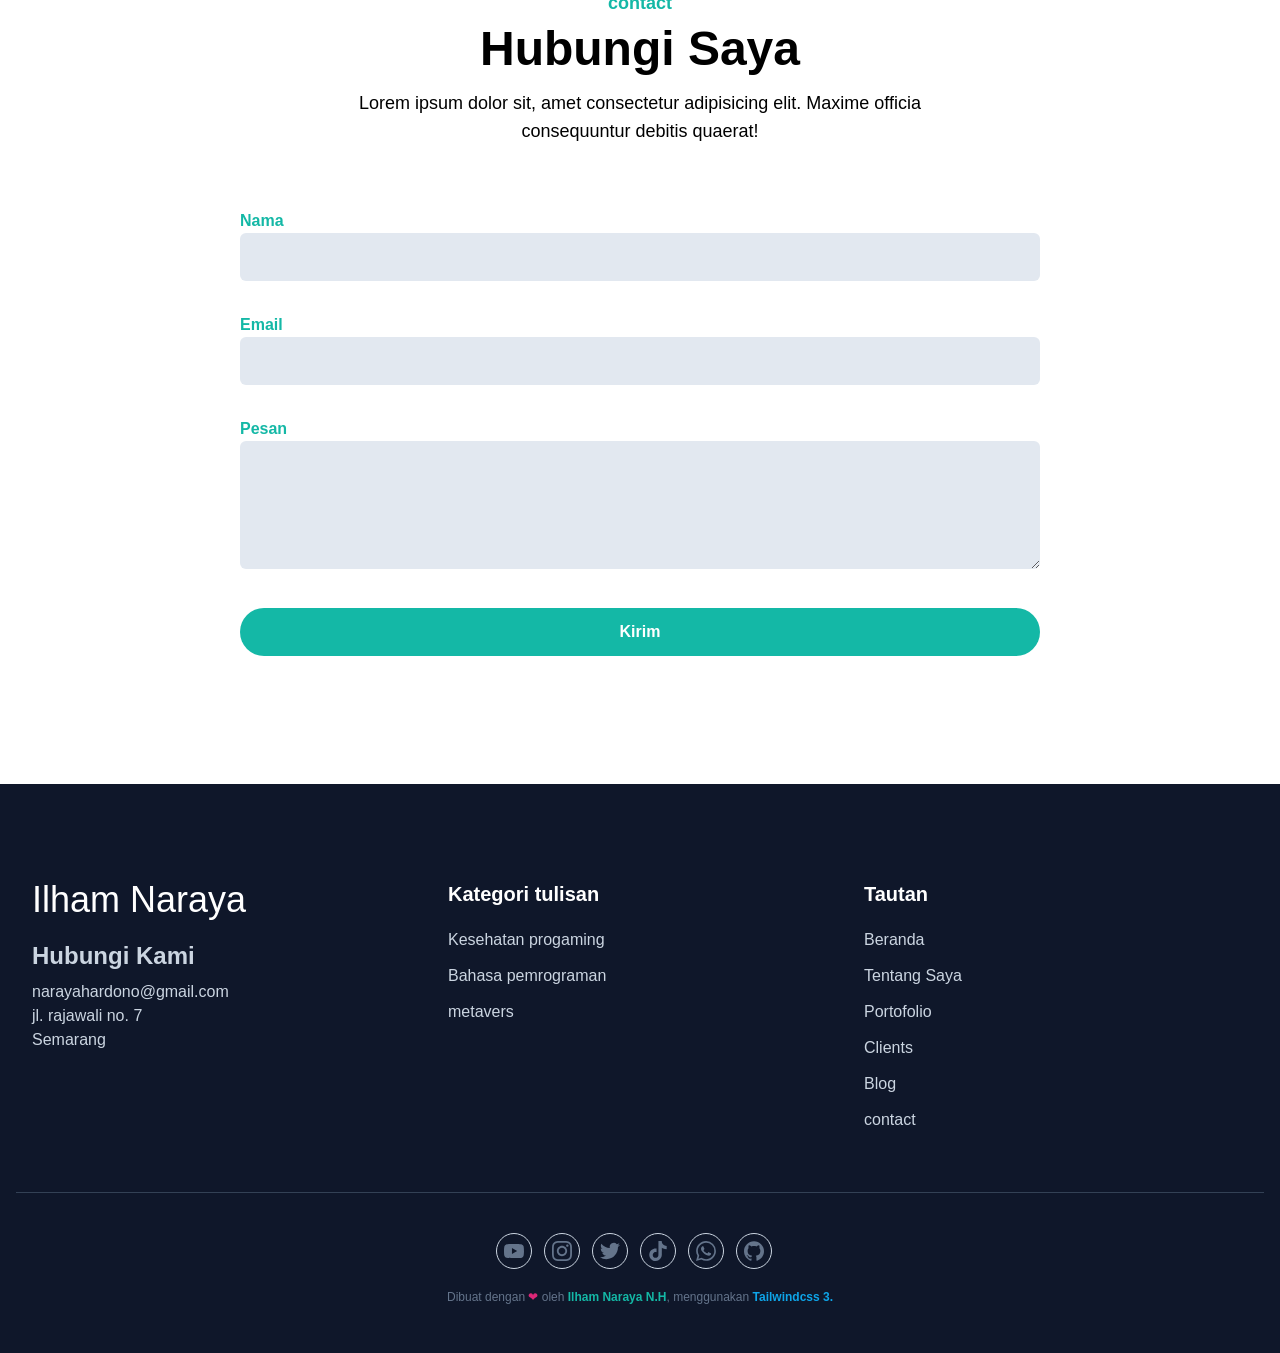
==== commit 2c30e6ca: "baru" ====
--- a/index.html
+++ b/index.html
@@ -345,7 +345,7 @@
                             <a href="#pemrograman" class="inline-block text-base hover:text-ijo mb-3">Bahasa pemrograman</a>
                         </li>
                         <li>
-                            <a href="#metaves" class="inline-block text-base hover:text-ijo mb-3">metaves</a>
+                            <a href="#metaves" class="inline-block text-base hover:text-ijo mb-3">metavers</a>
                         </li>
                     </ul>
                 </div>
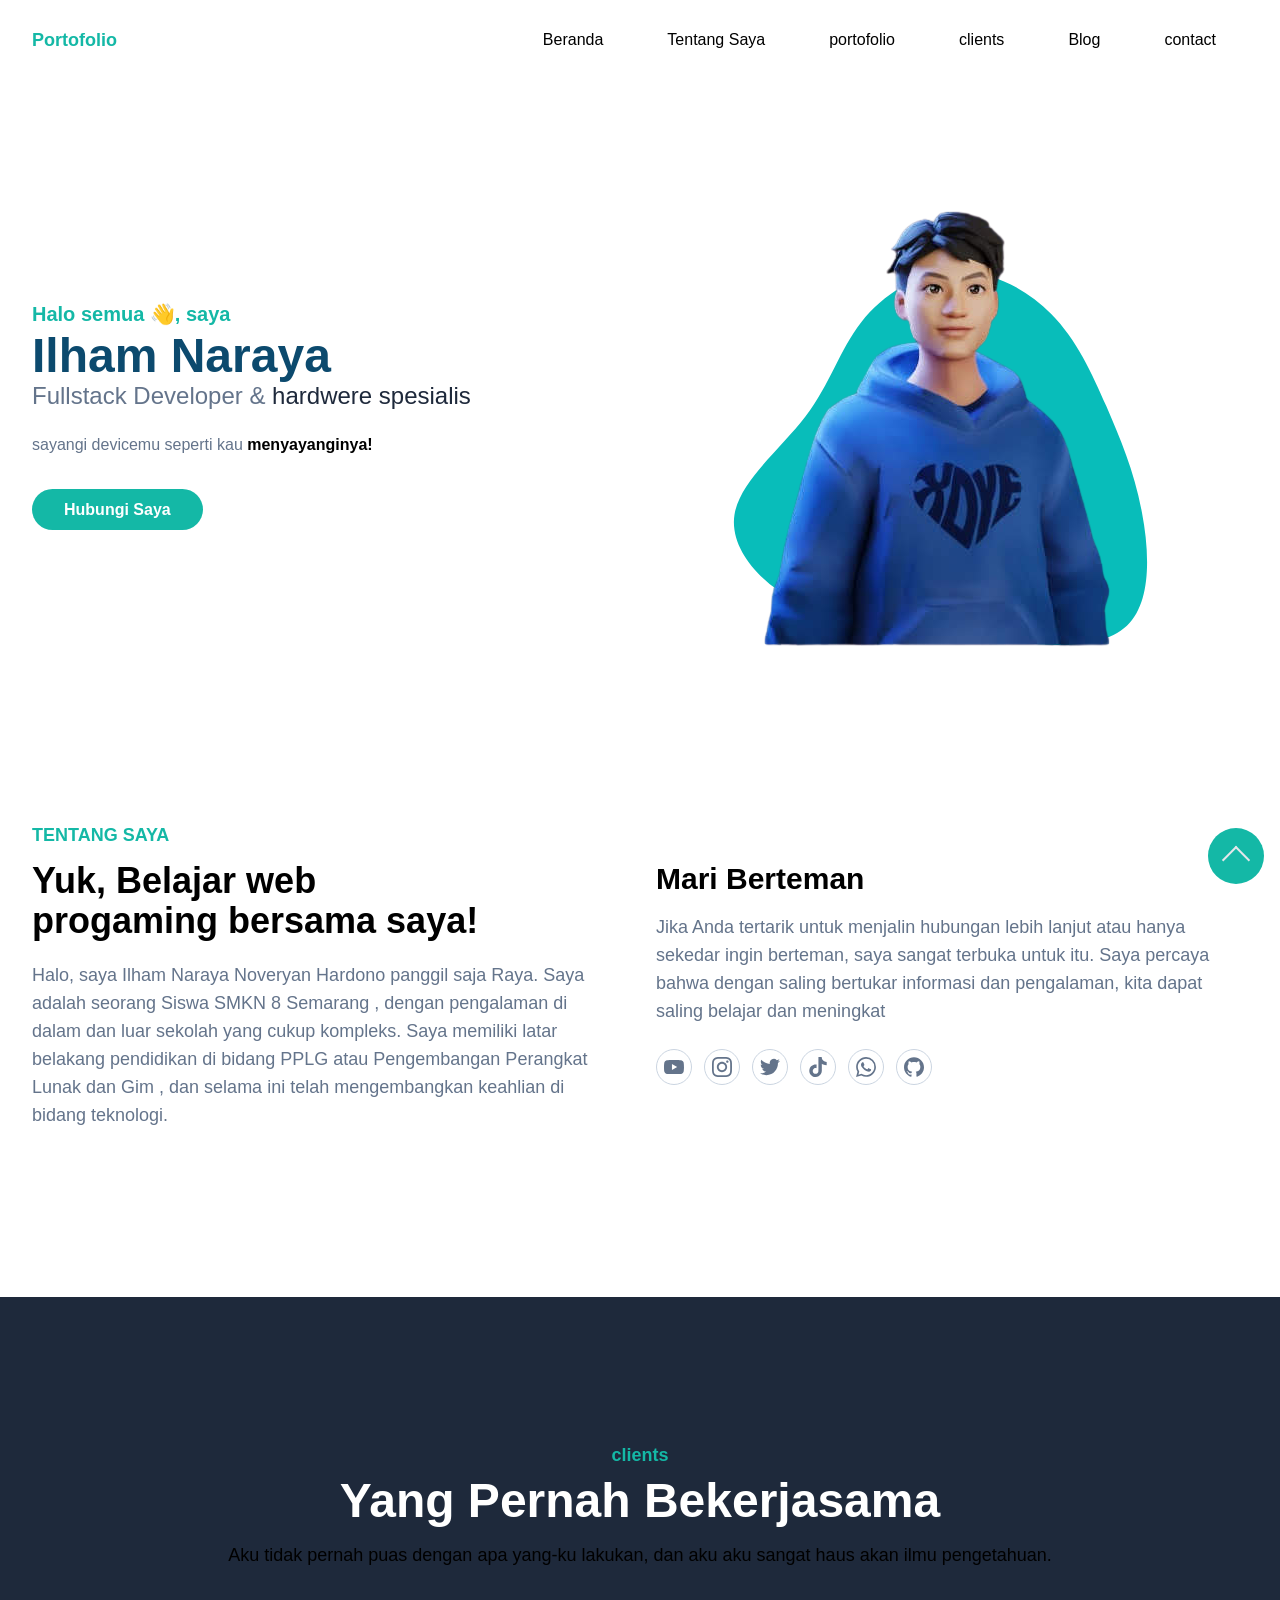
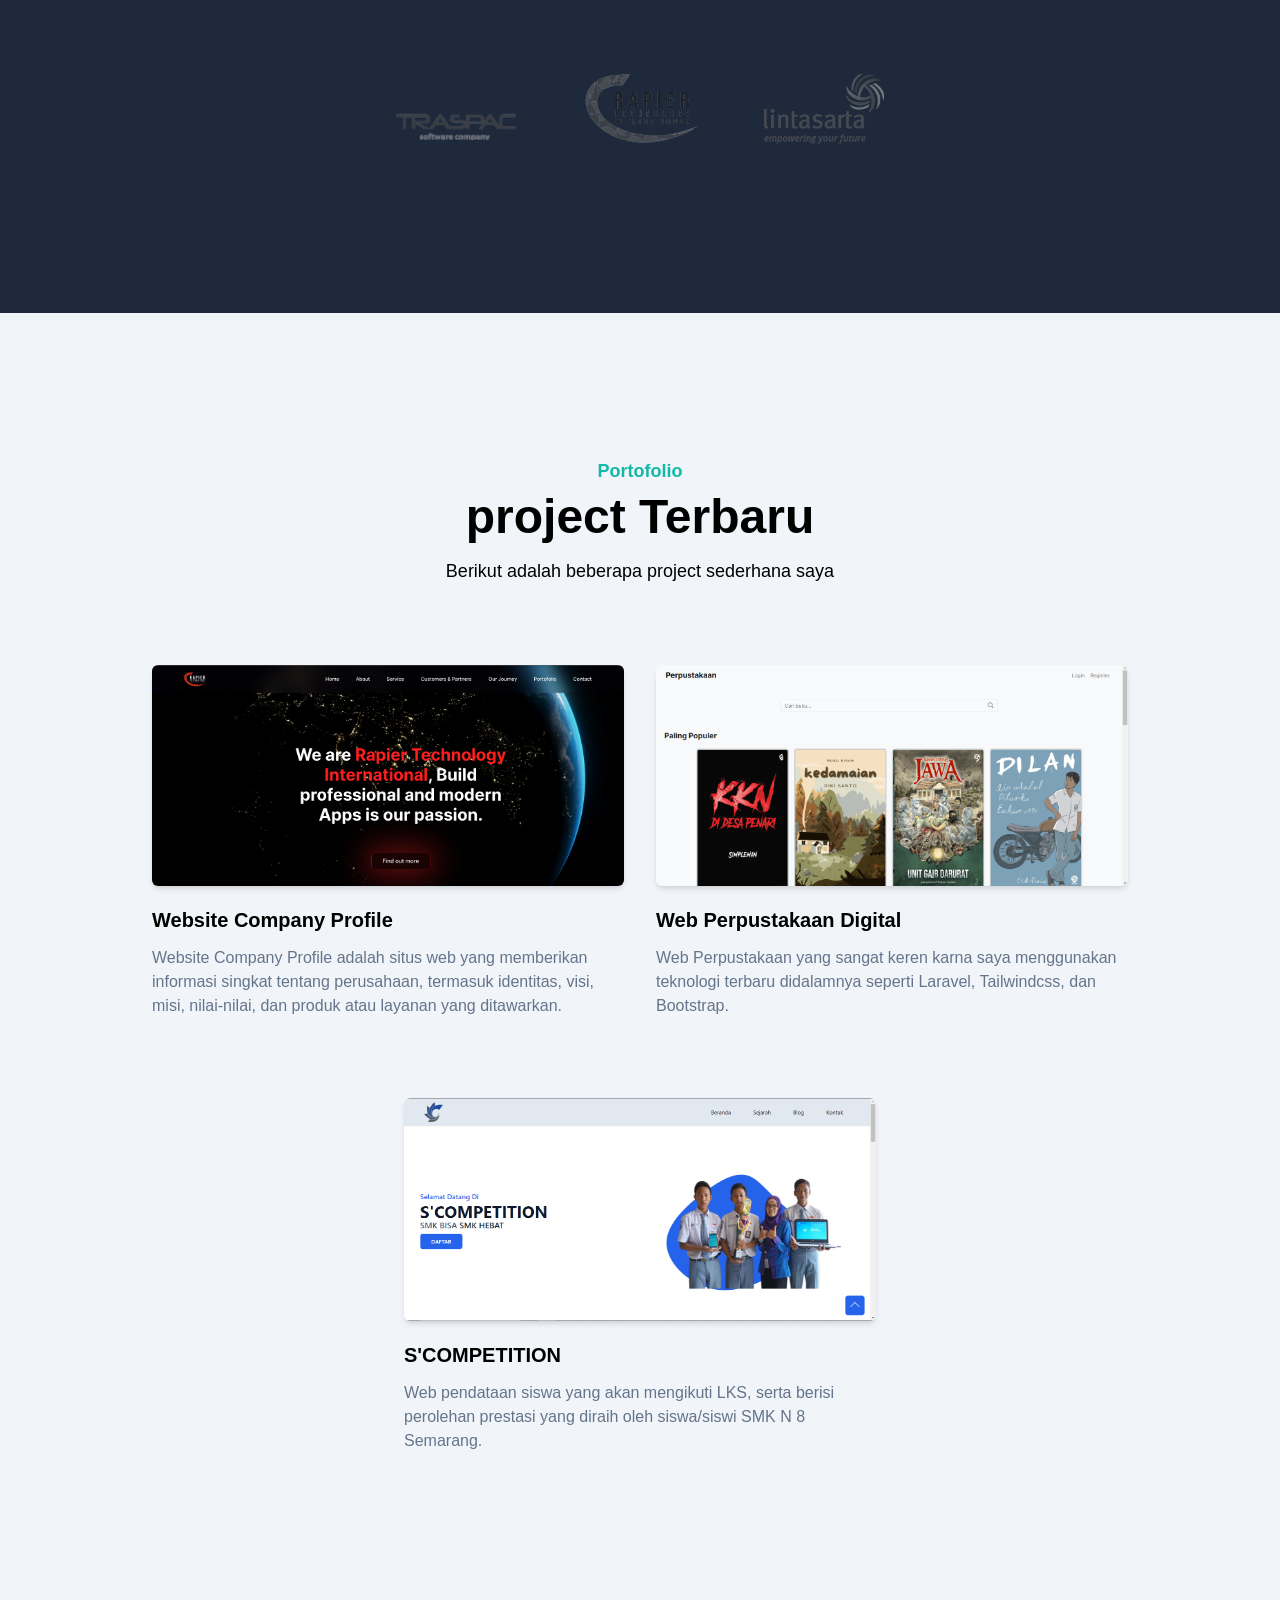
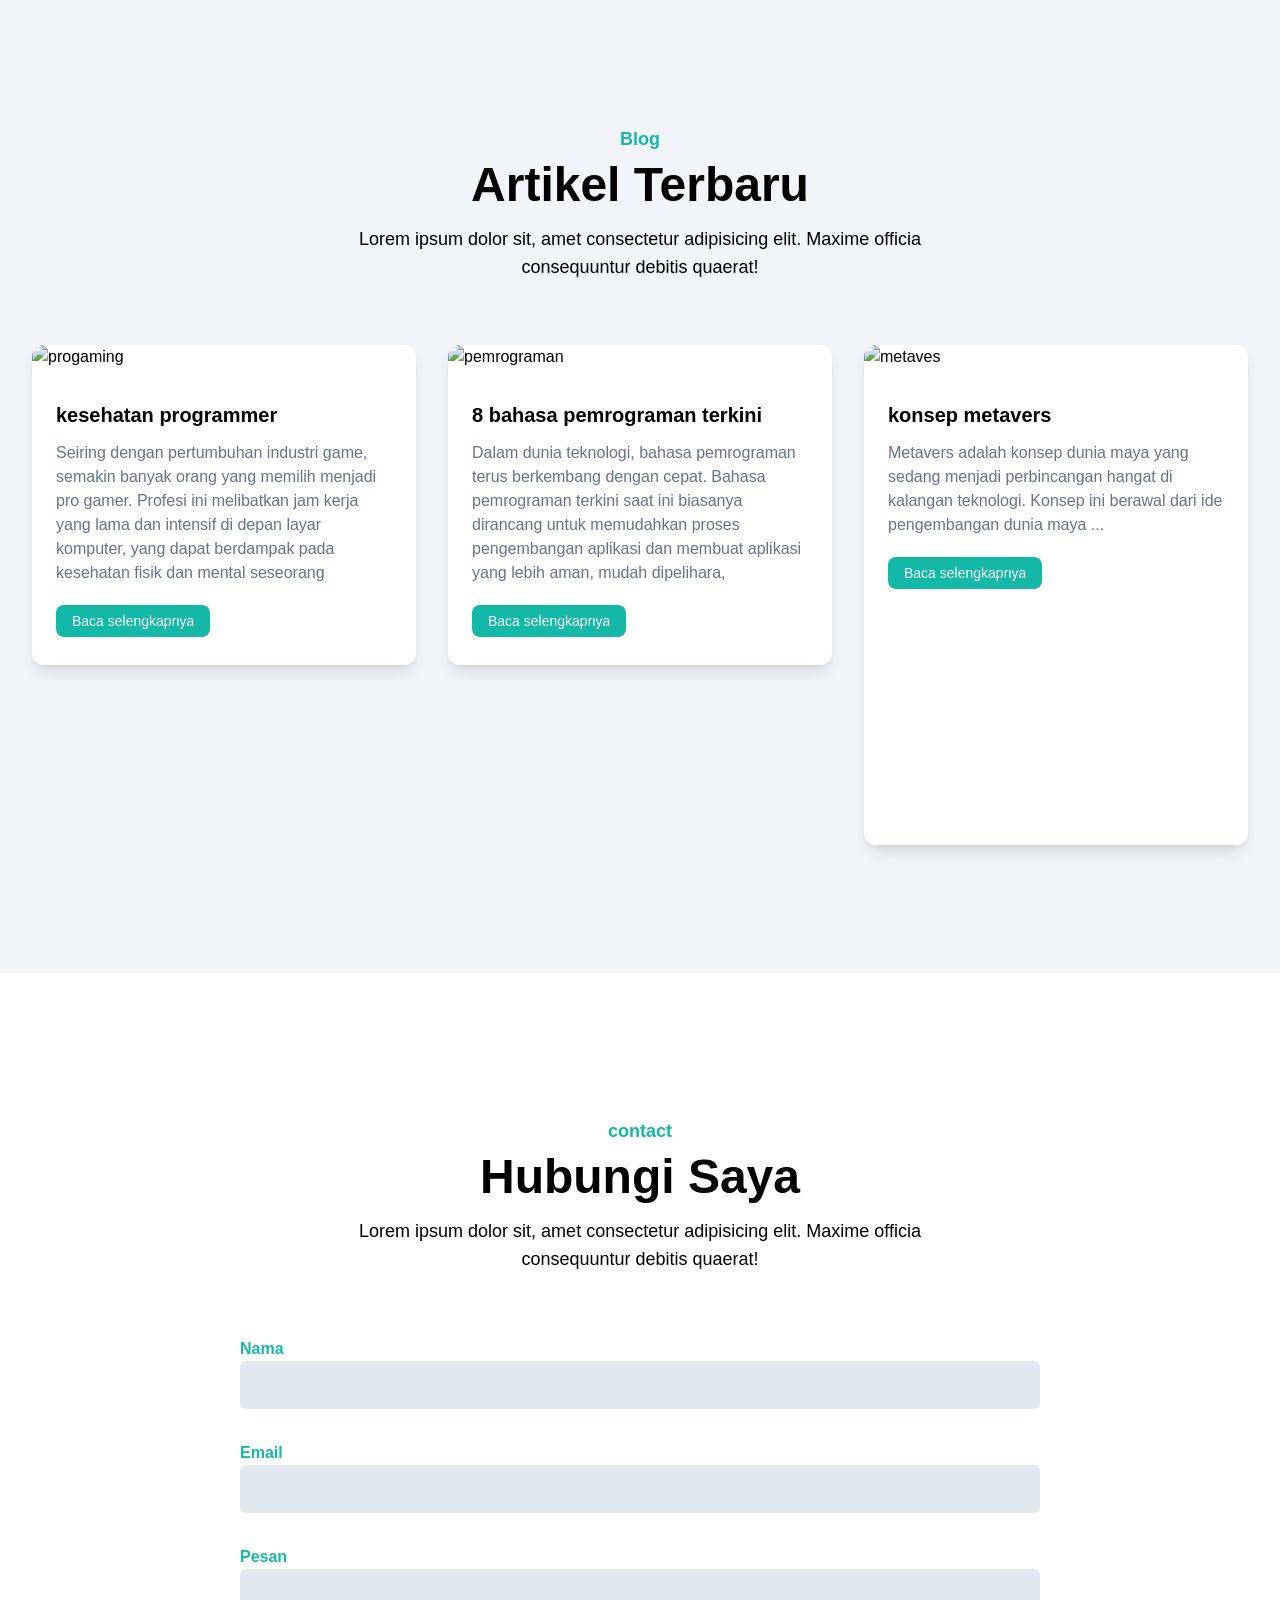
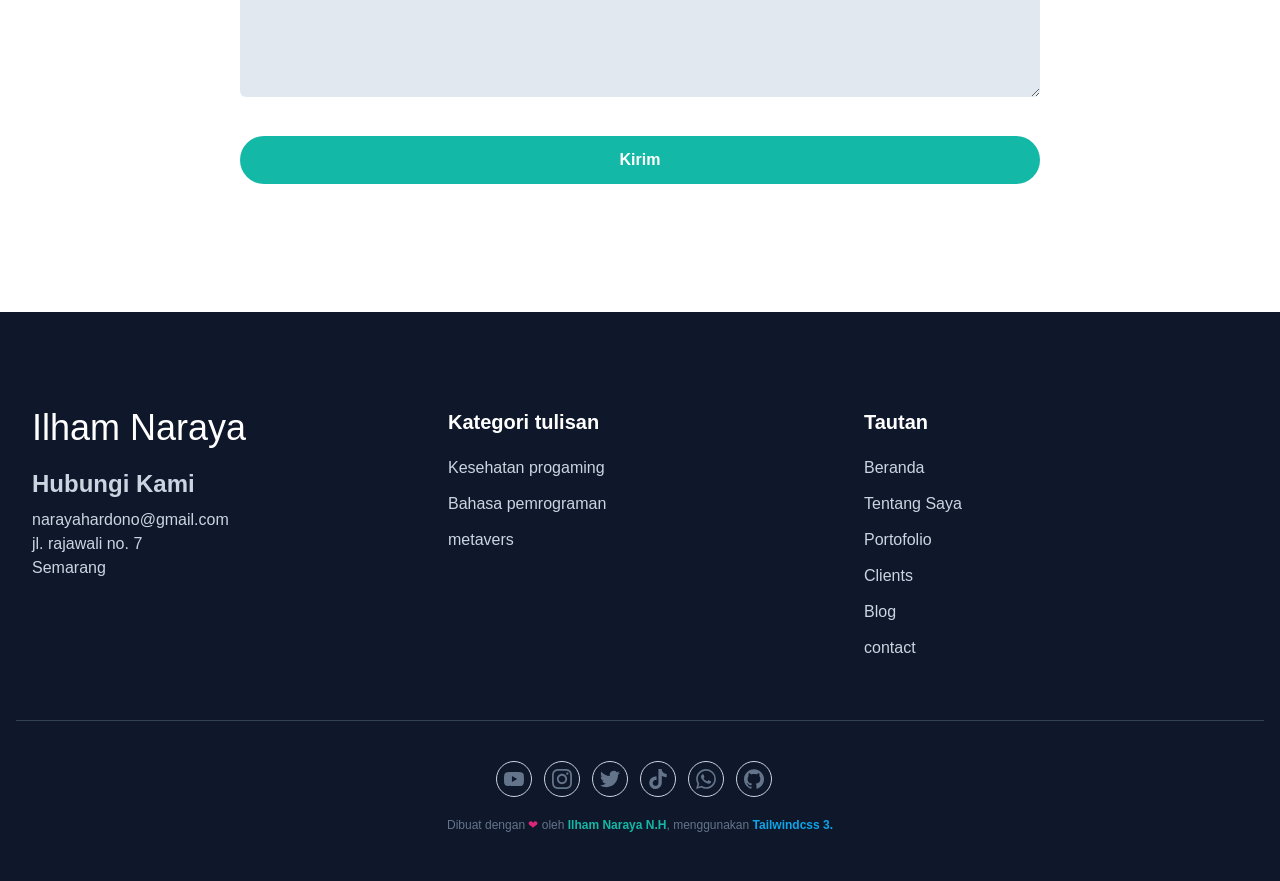
==== commit fc290713: "baru" ====
--- a/index.html
+++ b/index.html
@@ -180,48 +180,30 @@
             </div>
 
             <div class="w-full px-4 flex flex-wrap justify-center xl:w-10/12 xl:mx-auto">
-                <div class="mb-12 p-4 md:w-1/2  hover:border">
+                <a href="https://ilhamnaraya.github.io/webracli.github.io/" target="_blank" class="mb-12 p-4 md:w-1/2 "> 
+                 
                     <div class="rounded-md shadow-md overflow-hidden">
                         <img src="public/img/portofolio/rapier project.png" alt="landing page" width="w-full" />
                     </div>
                     <h3 class="font-semibold text-xl text-black mt-5 mb-3">Website Company Profile</h3>
                     <p class="font-medium text-base text-abu">
                         Website Company Profile adalah situs web yang memberikan informasi singkat tentang perusahaan, termasuk identitas, visi, misi, nilai-nilai, dan produk atau layanan yang ditawarkan.</p>
-                </div>
-                <div class="mb-12 p-4 md:w-1/2 ">
+                    </a>
+                <a href="public/detail.html" class="mb-12 p-4 md:w-1/2 "> 
+                 
                     <div class="rounded-md shadow-md overflow-hidden">
                         <img src="public/img/portofolio/perpus.png" alt="landing page" width="w-full" />
                     </div>
                     <h3 class="font-semibold text-xl text-black mt-5 mb-3">Web Perpustakaan Digital</h3>
-                    <p class="font-medium text-base text-abu">Web Perpustakaan yang sangat menarik untuk dikunjungi, karna di dalamnya terdapat beberapa fitur yang cukup mumpuni didalamnya.</p>
-                </div>
+                    <p class="font-medium text-base text-abu">Web Perpustakaan yang sangat keren karna saya menggunakan teknologi terbaru didalamnya seperti Laravel, Tailwindcss, dan Bootstrap.</p>
+                 
+            </a>
                 <div class="mb-12 p-4 md:w-1/2 ">
                     <div class="rounded-md shadow-md overflow-hidden">
                         <img src="public/img/portofolio/S'COMPETITION.png" alt="landing page" width="w-full" />
                     </div>
-                    <h3 class="font-semibold text-xl text-black mt-5 mb-3">landing page Ilham Naraya</h3>
-                    <p class="font-medium text-base text-abu">Lorem ipsum dolor sit amet, consectetur adipisicing elit. Cumque, ex sunt? Adipisci nulla modi voluptatibus.</p>
-                </div>
-                <div class="mb-12 p-4 md:w-1/2 ">
-                    <div class="rounded-md shadow-md overflow-hidden">
-                        <img src="public/img/portofolio/1.png" alt="landing page" width="w-full" />
-                    </div>
-                    <h3 class="font-semibold text-xl text-black mt-5 mb-3">landing page Ilham Naraya</h3>
-                    <p class="font-medium text-base text-abu">Lorem ipsum dolor sit amet, consectetur adipisicing elit. Cumque, ex sunt? Adipisci nulla modi voluptatibus.</p>
-                </div>
-                <div class="mb-12 p-4 md:w-1/2 ">
-                    <div class="rounded-md shadow-md overflow-hidden">
-                        <img src="public/img/portofolio/1.png" alt="landing page" width="w-full" />
-                    </div>
-                    <h3 class="font-semibold text-xl text-black mt-5 mb-3">landing page Ilham Naraya</h3>
-                    <p class="font-medium text-base text-abu">Lorem ipsum dolor sit amet, consectetur adipisicing elit. Cumque, ex sunt? Adipisci nulla modi voluptatibus.</p>
-                </div>
-                <div class="mb-12 p-4 md:w-1/2 ">
-                    <div class="rounded-md shadow-md overflow-hidden">
-                        <img src="public/img/portofolio/1.png" alt="landing page" width="w-full" />
-                    </div>
-                    <h3 class="font-semibold text-xl text-black mt-5 mb-3">landing page Ilham Naraya</h3>
-                    <p class="font-medium text-base text-abu">Lorem ipsum dolor sit amet, consectetur adipisicing elit. Cumque, ex sunt? Adipisci nulla modi voluptatibus.</p>
+                    <h3 class="font-semibold text-xl text-black mt-5 mb-3">S'COMPETITION</h3>
+                    <p class="font-medium text-base text-abu">Web pendataan siswa yang akan mengikuti LKS, serta berisi perolehan prestasi yang diraih oleh siswa/siswi SMK N 8 Semarang.</p>
                 </div>
             </div>
         </div>
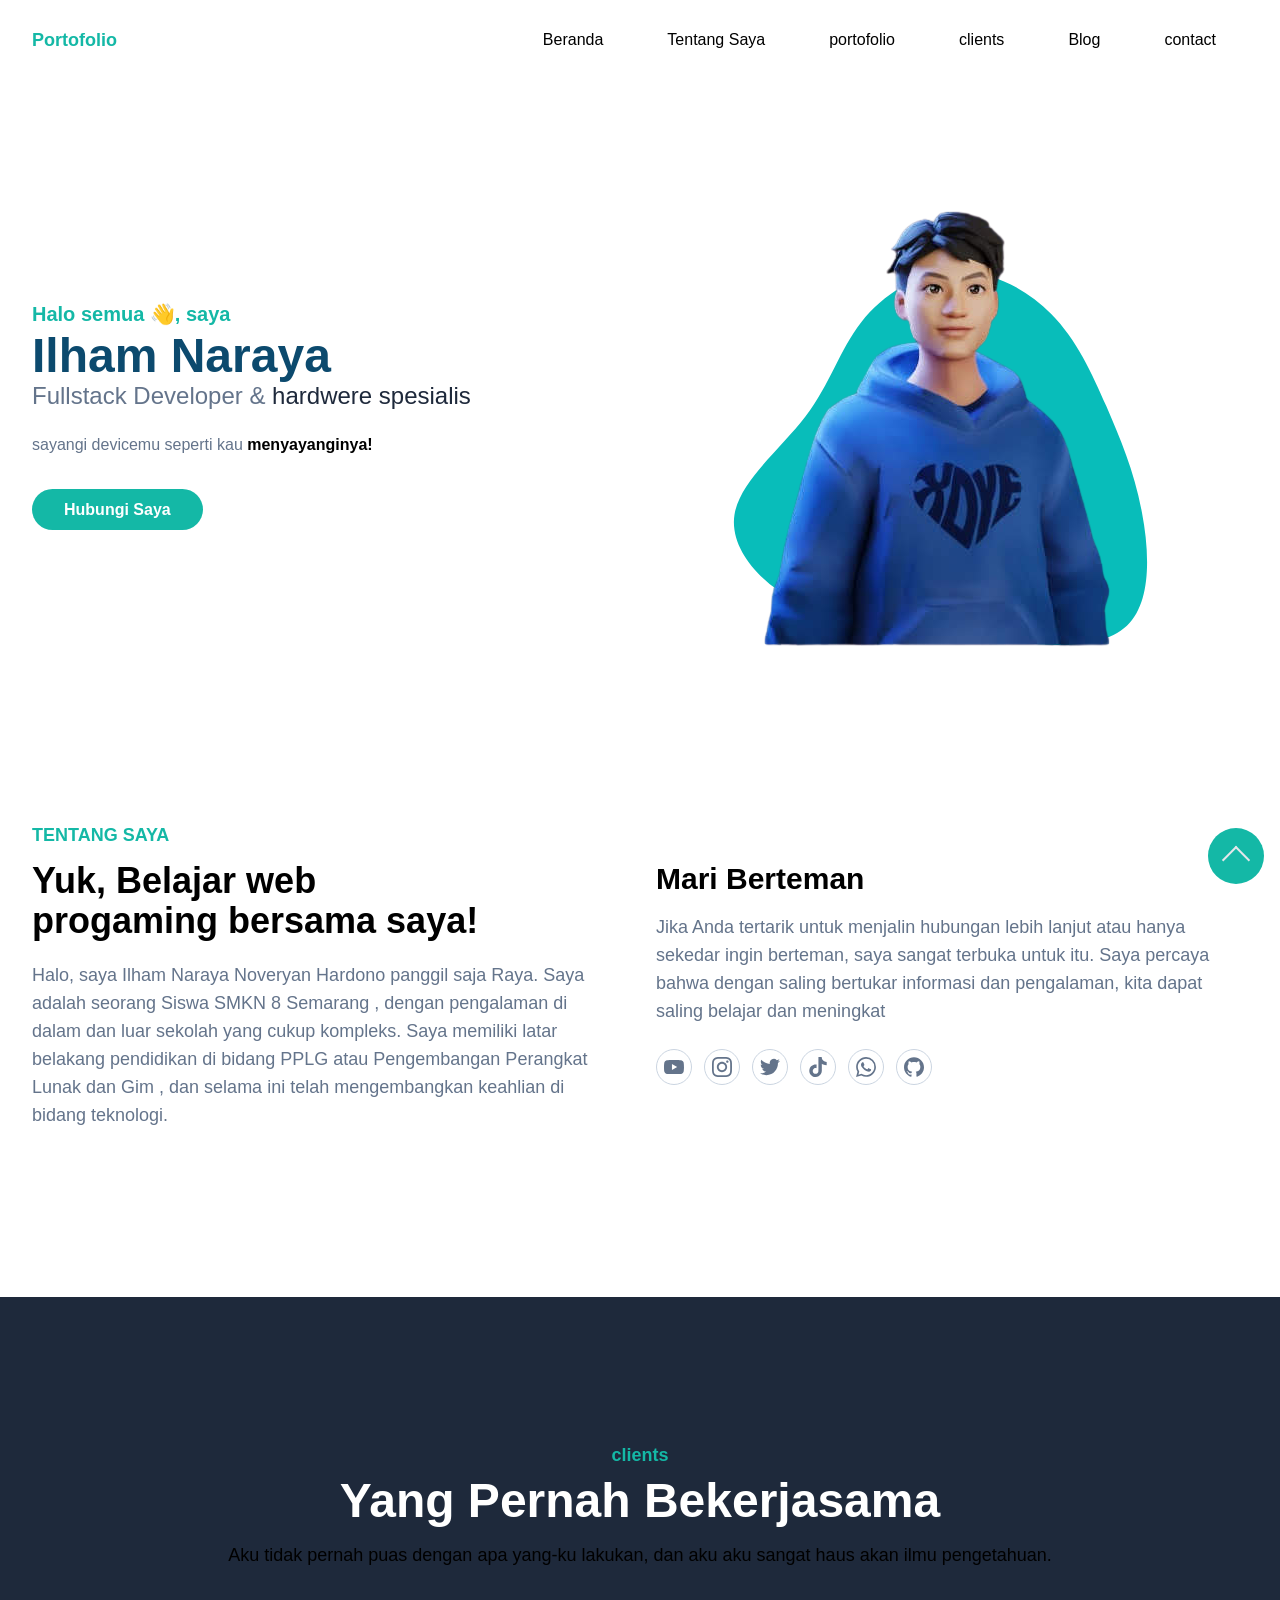
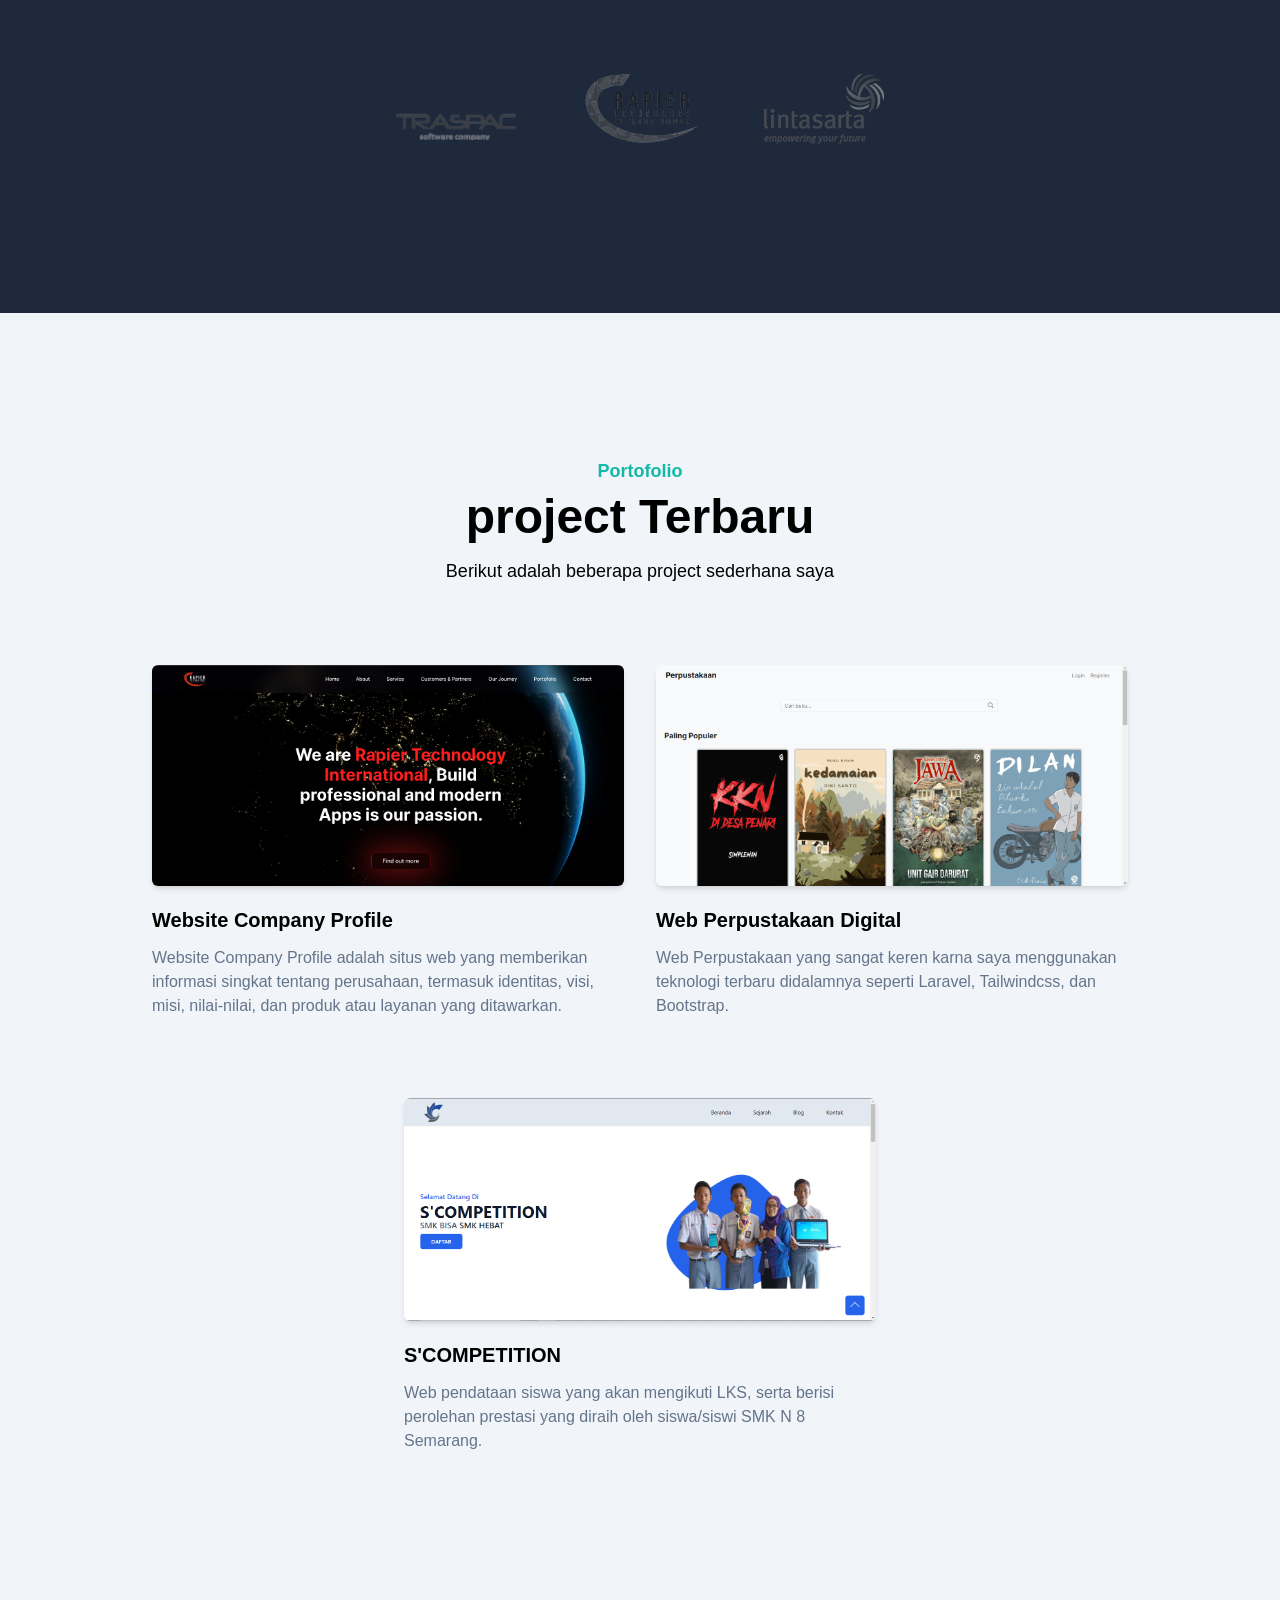
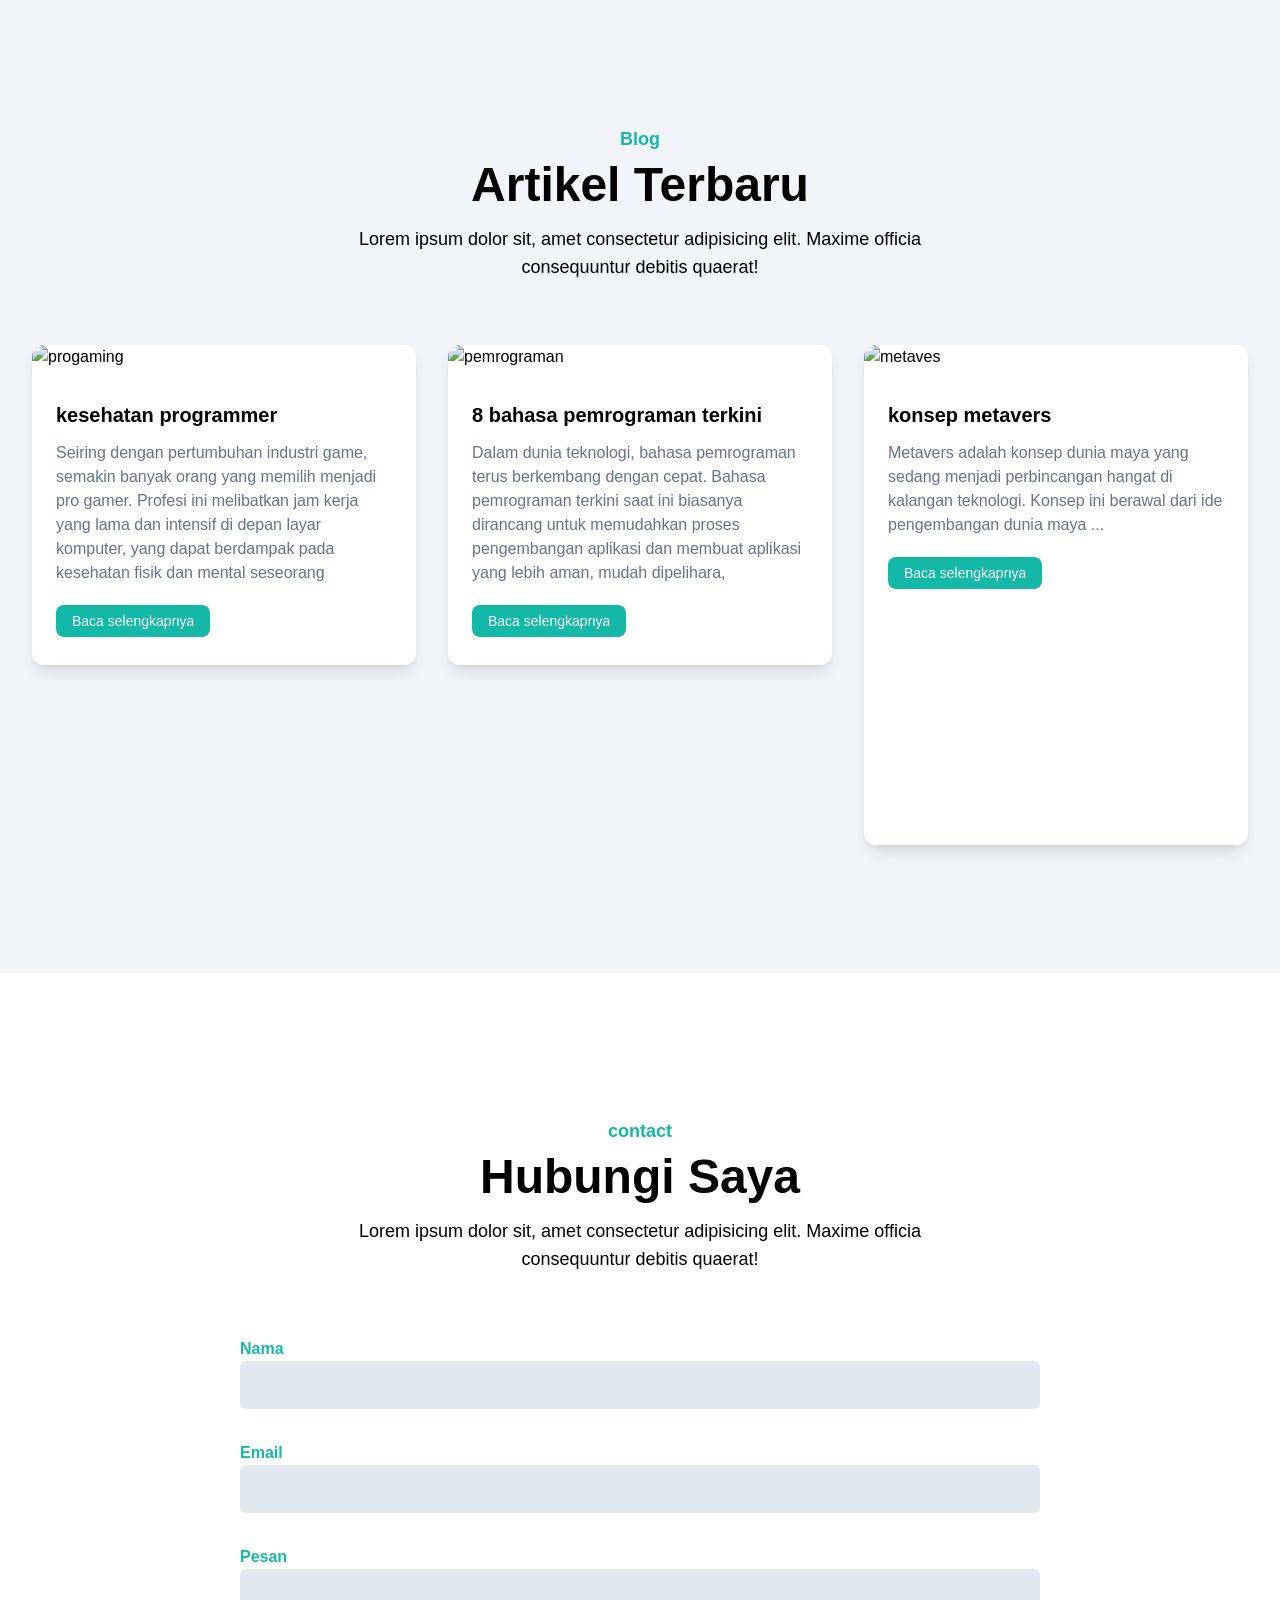
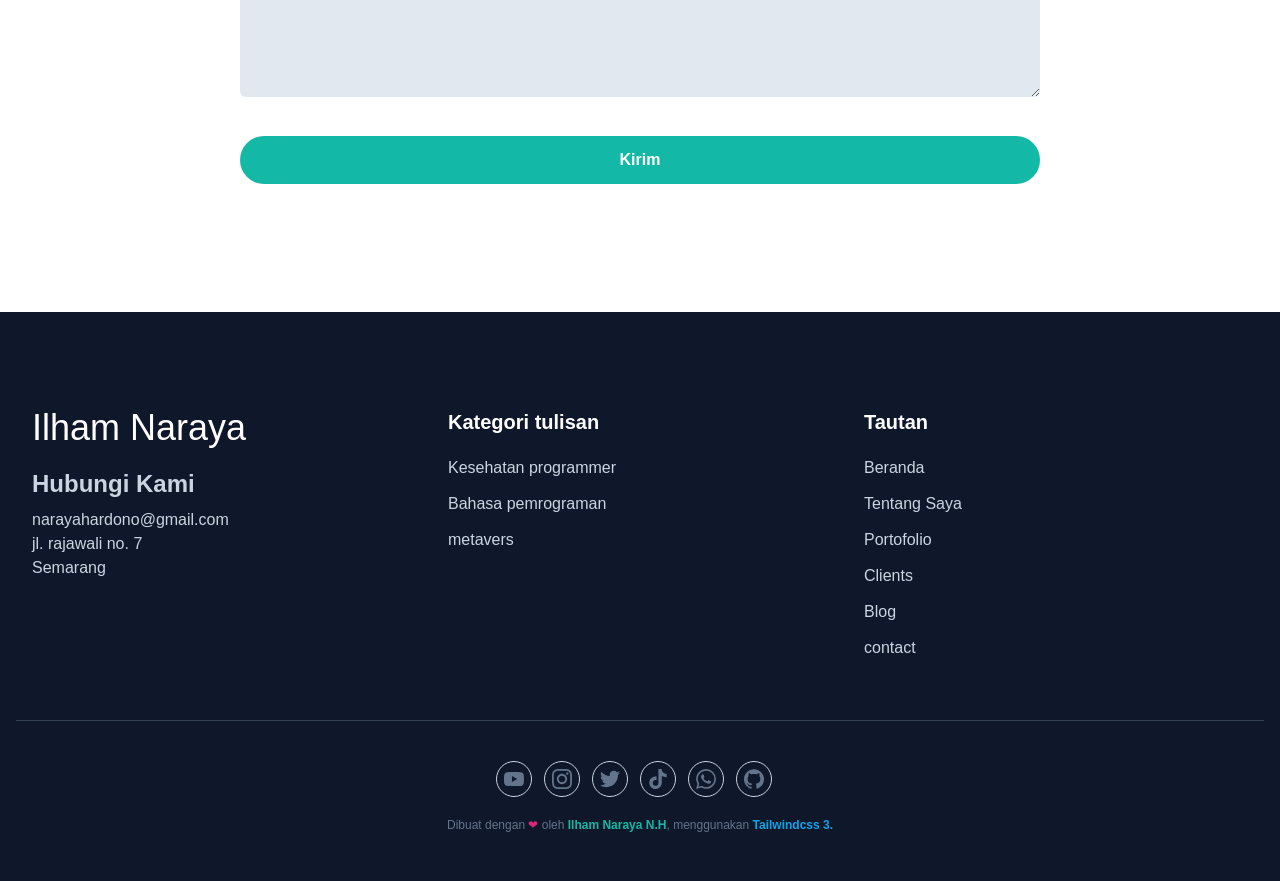
==== commit 3615f2b3: "baru" ====
--- a/index.html
+++ b/index.html
@@ -321,7 +321,7 @@
                     <h3 class="font-semibold text-xl text-white mb-5">Kategori tulisan</h3>
                     <ul class="text-slate-300">
                         <li>
-                            <a href="#progaming" class="inline-block text-base hover:text-ijo mb-3">Kesehatan progaming</a>
+                            <a href="#progaming" class="inline-block text-base hover:text-ijo mb-3">Kesehatan programmer</a>
                         </li>
                         <li>
                             <a href="#pemrograman" class="inline-block text-base hover:text-ijo mb-3">Bahasa pemrograman</a>
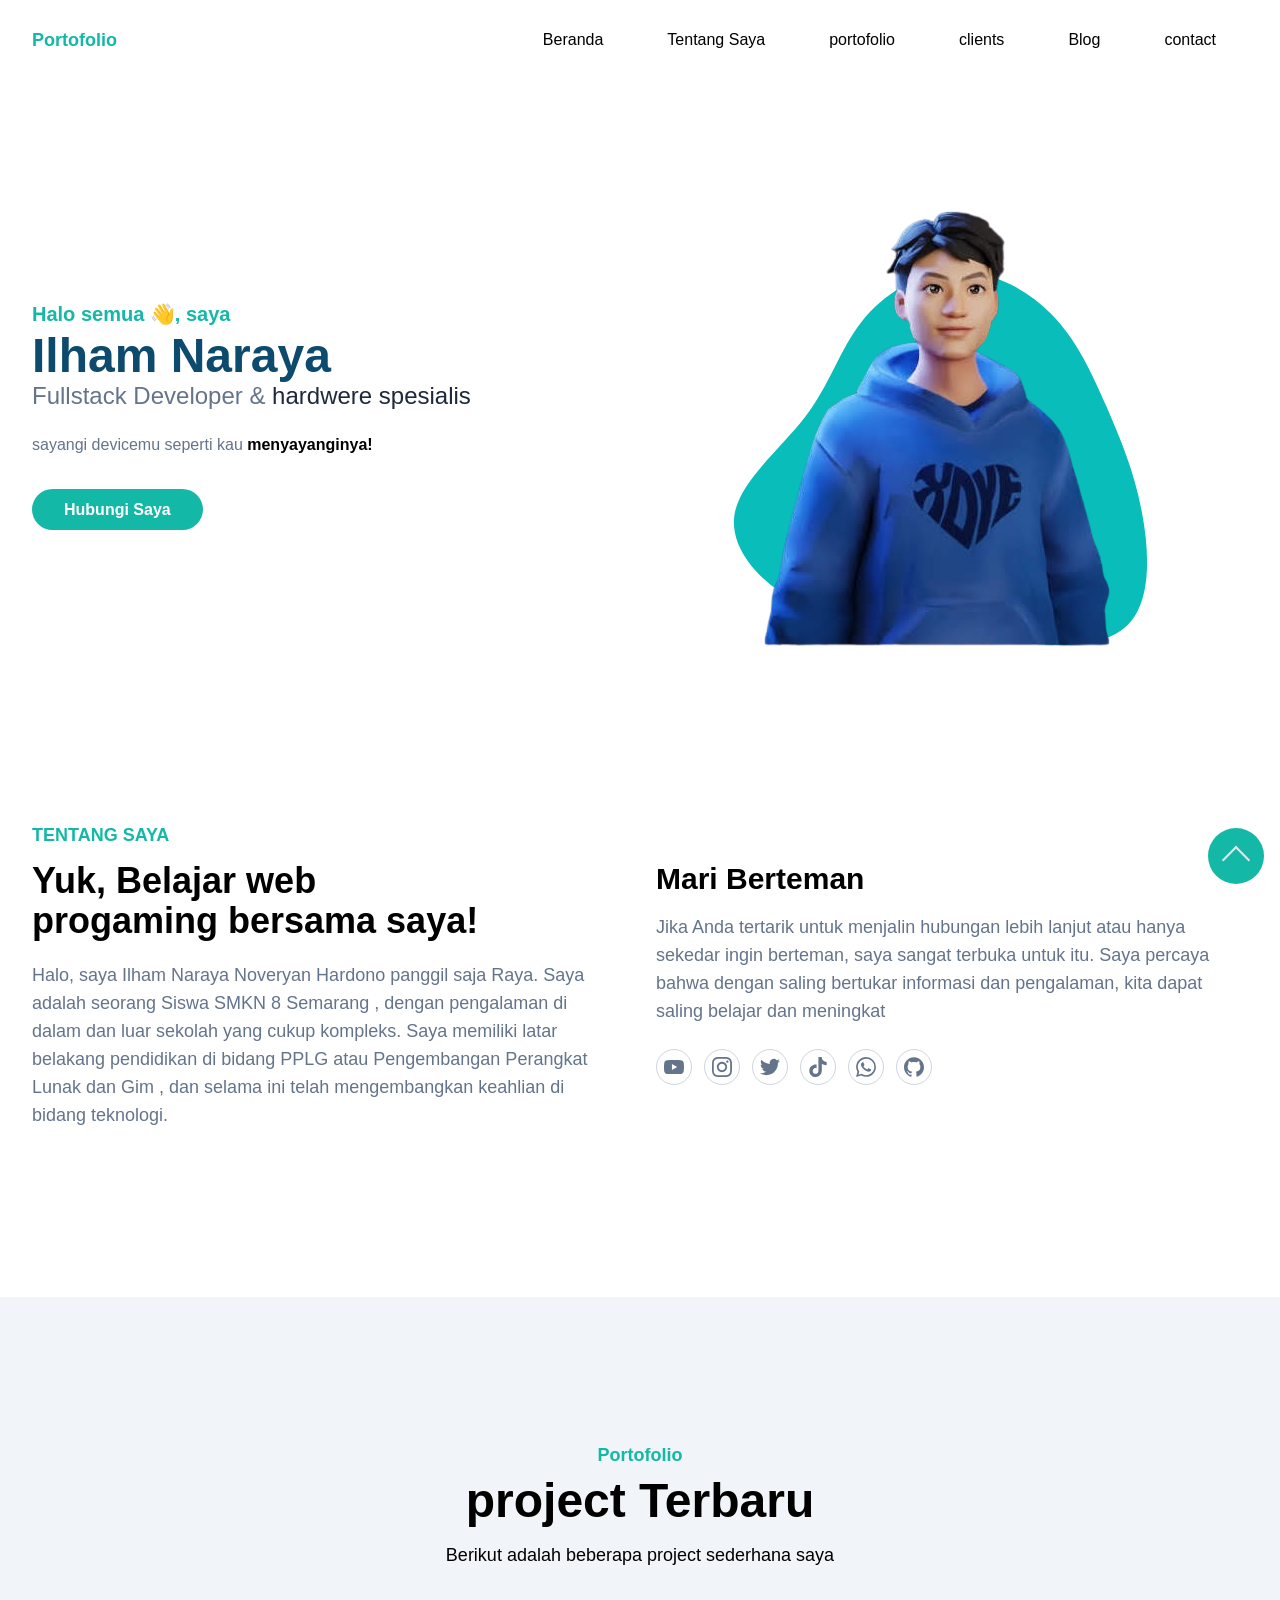
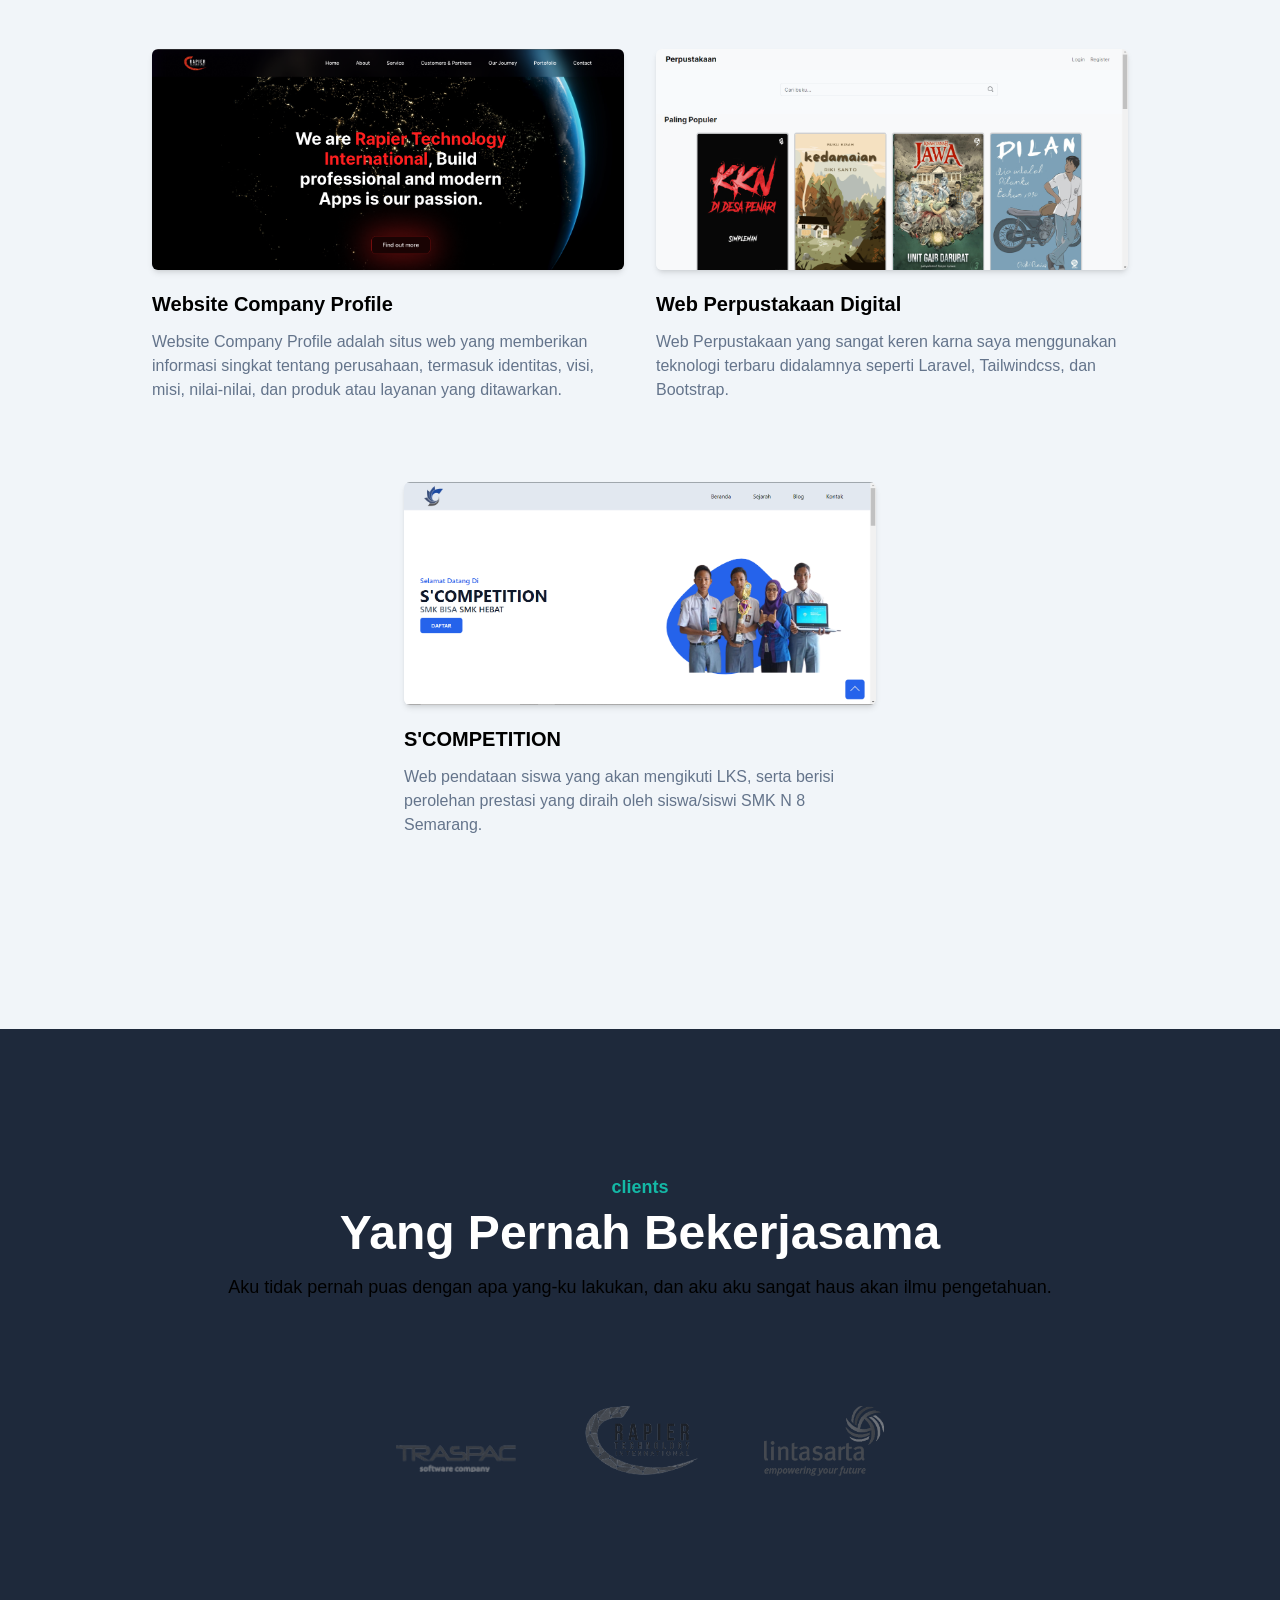
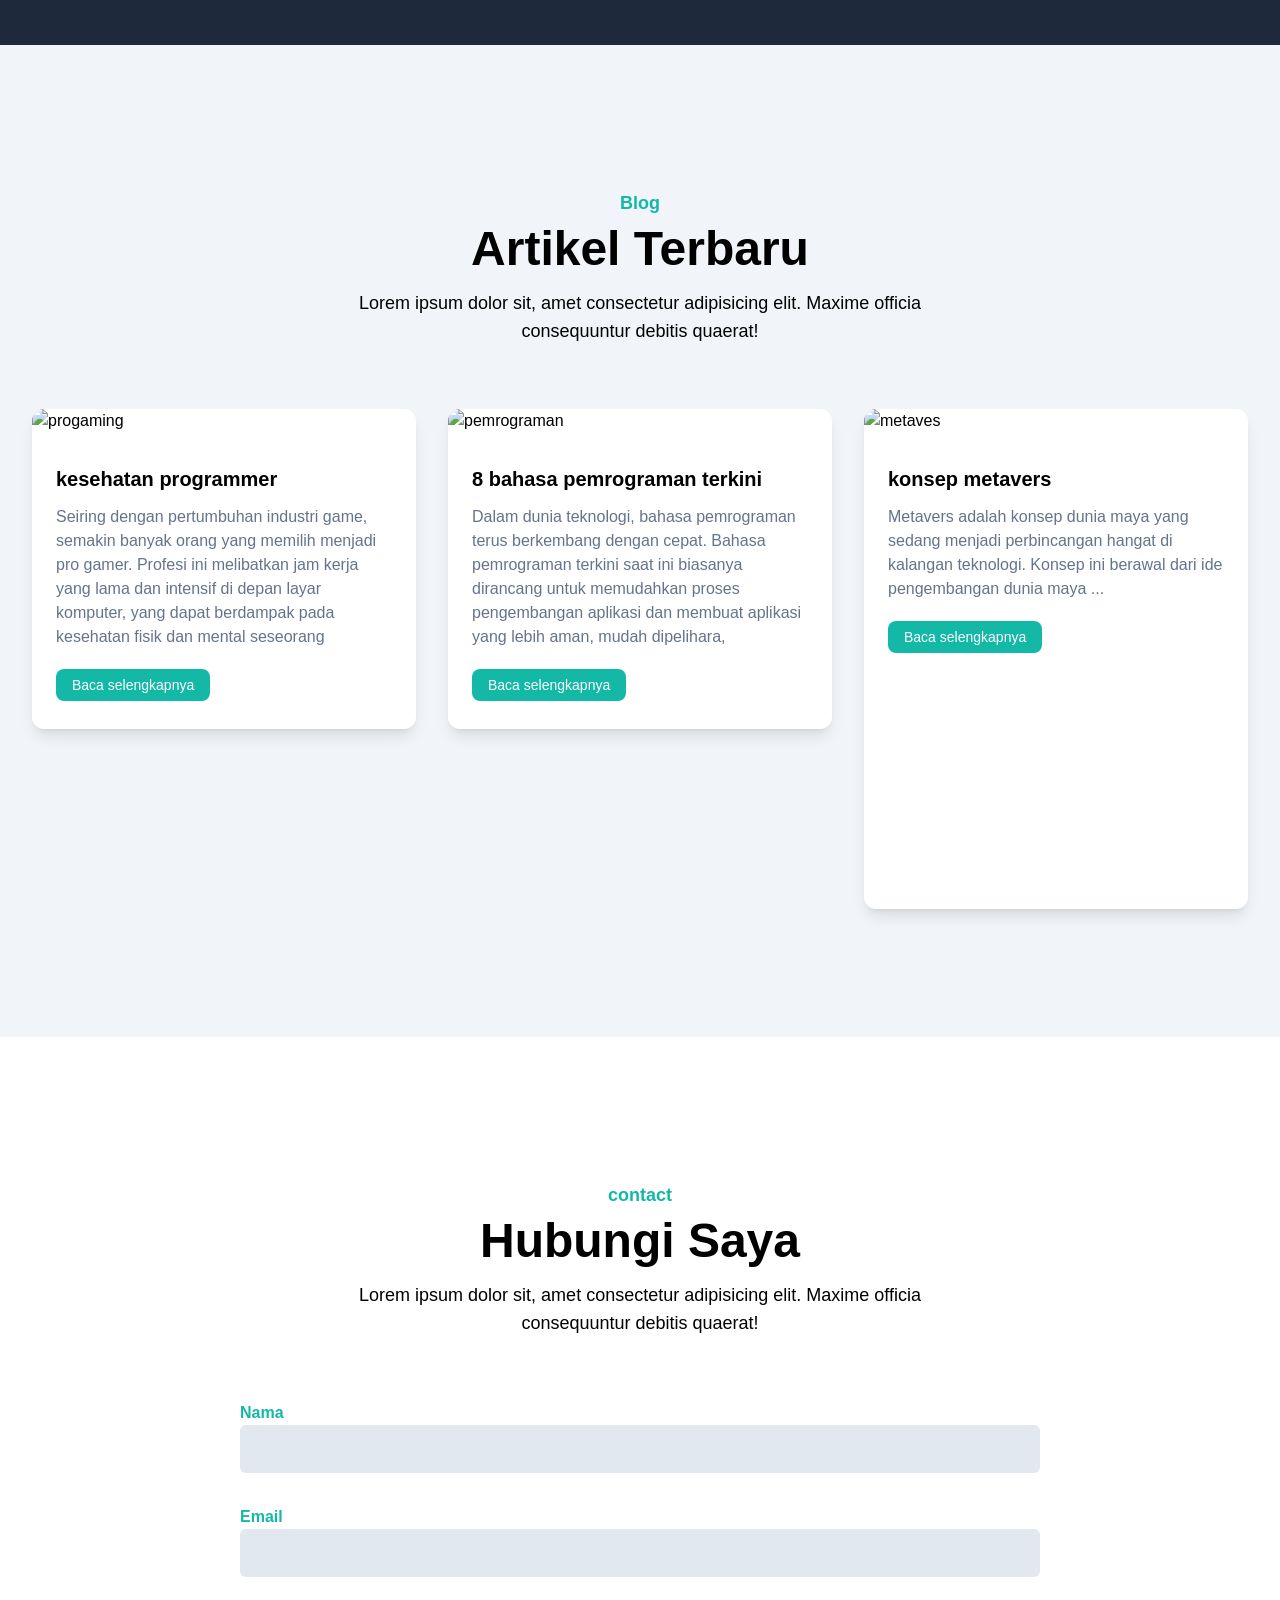
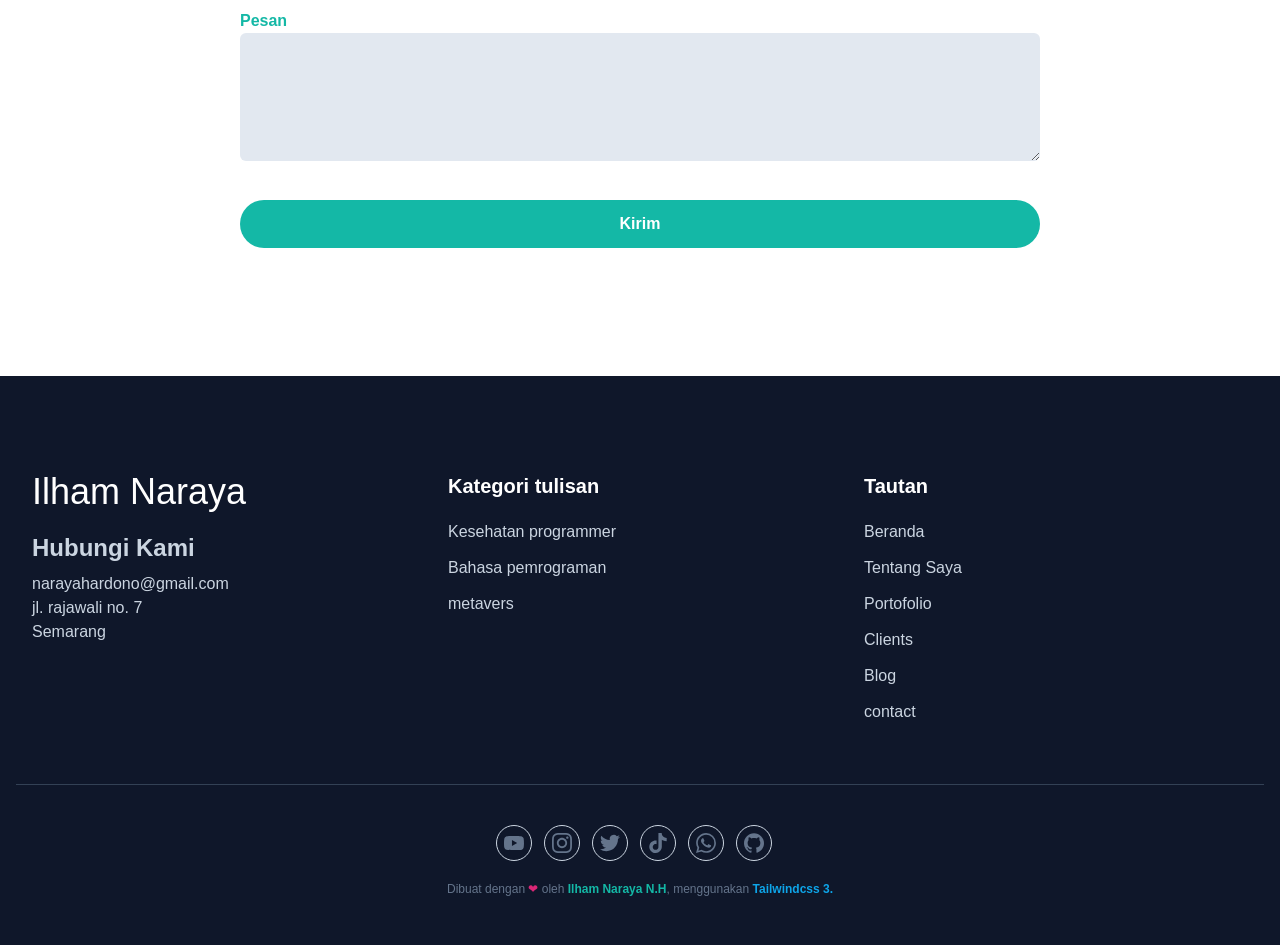
==== commit 5164f738: "baru" ====
--- a/index.html
+++ b/index.html
@@ -1,5 +1,5 @@
 <!DOCTYPE html>
-<html lang="en" class="scroll-smooth">
+<html lang="en" class="scroll-smooth hide-scroll-bar">
 
 <head>
     <meta charset="UTF-8">
@@ -10,6 +10,16 @@
 </head>
 
 <body>
+    <style>
+        .hide-scroll-bar {
+            -ms-overflow-style: none;
+            scrollbar-width: none;
+        }
+        
+        .hide-scroll-bar::-webkit-scrollbar {
+            display: none;
+        }
+    </style>
     <!--nav-->
     <header class="bg-transparent absolute top-0 left-0 w-full flex items-center z-10 ">
         <div class="container">
@@ -141,35 +151,8 @@
     </section>
     <!--about end-->
 
-    <!--cv-->
-    <section id="clients" class="pt-36 pb-32 bg-slate-800">
-        <div class="container">
-            <div class="w-full px-4">
-                <div class="mx-auto text-center mb-16">
-                    <h4 class="font-semibold text-lg text-ijo mb-2">clients</h4>
-                    <h2 class="font-bold text-white text-3xl mb-4 sm:text-4xl lg:text-5xl">Yang Pernah Bekerjasama</h2>
-                    <p class="font-medium text-md text-secondary md:text-lg">Aku tidak pernah puas dengan apa yang-ku lakukan, dan aku aku sangat haus akan ilmu pengetahuan. </p>
-                </div>
-            </div>
-            <div class="w-full px-4">
-                <div class="flex flex-wrap items-center justify-center">
-                    <a href="https://www.traspac.co.id/" target="_blank" class="max-w-[120px] mx-4 py-4 grayscale opacity-60 transition duration-500 hover:grayscale-0 hover:opacity-100 lg:mx-6 xl:mx-8">
-                        <img src="public/img/pt/TRASPAC.png" alt="TRASPAC" />
-                    </a>
-                    <a href="https://ilhamnaraya.github.io/webracli.github.io/" target="_blank" class="max-w-[120px] mx-4 py-4 grayscale opacity-60 transition duration-500 hover:grayscale-0 hover:opacity-100 lg:mx-6 xl:mx-8">
-                        <img src="public/img/pt/RAPIER.png" alt="RAPIER" />
-                    </a>
-                    <a href="https://www.lintasarta.net/id/" target="_blank" class="max-w-[120px] mx-4 py-4 grayscale opacity-60 transition duration-500 hover:grayscale-0 hover:opacity-100 lg:mx-6 xl:mx-8">
-                        <img src="public/img/pt/Lintasarta.png" alt="Lintasarta" />
-                    </a>
-                </div>
-            </div>
-        </div>
-    </section>
-    <!--cv end-->
-
     <!--Portofolio-->
-    <section id="Portofolio" class="pt-36 pb-16 bg-slate-100">
+    <section id="Portofolio" class="pt-36 pb-32 bg-slate-100">
         <div class="container">
             <div class="w-full px-4">
                 <div class="max-w-xl mx-auto text-center mb-16">
@@ -210,6 +193,32 @@
     </section>
     <!--Portofolio end-->
 
+    <!--client-->
+    <section id="clients" class="pt-36 pb-32 bg-slate-800">
+        <div class="container">
+            <div class="w-full px-4">
+                <div class="mx-auto text-center mb-16">
+                    <h4 class="font-semibold text-lg text-ijo mb-2">clients</h4>
+                    <h2 class="font-bold text-white text-3xl mb-4 sm:text-4xl lg:text-5xl">Yang Pernah Bekerjasama</h2>
+                    <p class="font-medium text-md text-secondary md:text-lg">Aku tidak pernah puas dengan apa yang-ku lakukan, dan aku aku sangat haus akan ilmu pengetahuan. </p>
+                </div>
+            </div>
+            <div class="w-full px-4">
+                <div class="flex flex-wrap items-center justify-center">
+                    <a href="https://www.traspac.co.id/" target="_blank" class="max-w-[120px] mx-4 py-4 grayscale opacity-60 transition duration-500 hover:grayscale-0 hover:opacity-100 lg:mx-6 xl:mx-8">
+                        <img src="public/img/pt/TRASPAC.png" alt="TRASPAC" />
+                    </a>
+                    <a href="https://ilhamnaraya.github.io/webracli.github.io/" target="_blank" class="max-w-[120px] mx-4 py-4 grayscale opacity-60 transition duration-500 hover:grayscale-0 hover:opacity-100 lg:mx-6 xl:mx-8">
+                        <img src="public/img/pt/RAPIER.png" alt="RAPIER" />
+                    </a>
+                    <a href="https://www.lintasarta.net/id/" target="_blank" class="max-w-[120px] mx-4 py-4 grayscale opacity-60 transition duration-500 hover:grayscale-0 hover:opacity-100 lg:mx-6 xl:mx-8">
+                        <img src="public/img/pt/Lintasarta.png" alt="Lintasarta" />
+                    </a>
+                </div>
+            </div>
+        </div>
+    </section>
+    <!--client-->
 
     <!--blog-->
     <section id="blog" class="pt-36 pb-32 bg-slate-100">
--- a/public/css/style.css
+++ b/public/css/style.css
@@ -1,5 +1,5 @@
 /*
-! tailwindcss v3.2.7 | MIT License | https://tailwindcss.com
+! tailwindcss v3.4.3 | MIT License | https://tailwindcss.com
 */
 
 /*
@@ -31,9 +31,12 @@
 3. Use a more readable tab size.
 4. Use the user's configured `sans` font-family by default.
 5. Use the user's configured `sans` font-feature-settings by default.
-*/
-
-html {
+6. Use the user's configured `sans` font-variation-settings by default.
+7. Disable tap highlights on iOS
+*/
+
+html,
+:host {
   line-height: 1.5;
   /* 1 */
   -webkit-text-size-adjust: 100%;
@@ -43,10 +46,14 @@
   -o-tab-size: 4;
      tab-size: 4;
   /* 3 */
-  font-family: ui-sans-serif, system-ui, -apple-system, BlinkMacSystemFont, "Segoe UI", Roboto, "Helvetica Neue", Arial, "Noto Sans", sans-serif, "Apple Color Emoji", "Segoe UI Emoji", "Segoe UI Symbol", "Noto Color Emoji";
+  font-family: ui-sans-serif, system-ui, sans-serif, "Apple Color Emoji", "Segoe UI Emoji", "Segoe UI Symbol", "Noto Color Emoji";
   /* 4 */
   font-feature-settings: normal;
   /* 5 */
+  font-variation-settings: normal;
+  /* 6 */
+  -webkit-tap-highlight-color: transparent;
+  /* 7 */
 }
 
 /*
@@ -118,8 +125,10 @@
 }
 
 /*
-1. Use the user's configured `mono` font family by default.
-2. Correct the odd `em` font sizing in all browsers.
+1. Use the user's configured `mono` font-family by default.
+2. Use the user's configured `mono` font-feature-settings by default.
+3. Use the user's configured `mono` font-variation-settings by default.
+4. Correct the odd `em` font sizing in all browsers.
 */
 
 code,
@@ -128,8 +137,12 @@
 pre {
   font-family: ui-monospace, SFMono-Regular, Menlo, Monaco, Consolas, "Liberation Mono", "Courier New", monospace;
   /* 1 */
+  font-feature-settings: normal;
+  /* 2 */
+  font-variation-settings: normal;
+  /* 3 */
   font-size: 1em;
-  /* 2 */
+  /* 4 */
 }
 
 /*
@@ -188,11 +201,17 @@
 textarea {
   font-family: inherit;
   /* 1 */
+  font-feature-settings: inherit;
+  /* 1 */
+  font-variation-settings: inherit;
+  /* 1 */
   font-size: 100%;
   /* 1 */
   font-weight: inherit;
   /* 1 */
   line-height: inherit;
+  /* 1 */
+  letter-spacing: inherit;
   /* 1 */
   color: inherit;
   /* 1 */
@@ -217,9 +236,9 @@
 */
 
 button,
-[type='button'],
-[type='reset'],
-[type='submit'] {
+input:where([type='button']),
+input:where([type='reset']),
+input:where([type='submit']) {
   -webkit-appearance: button;
   /* 1 */
   background-color: transparent;
@@ -339,6 +358,14 @@
 }
 
 /*
+Reset default styling for dialogs.
+*/
+
+dialog {
+  padding: 0;
+}
+
+/*
 Prevent resizing textareas horizontally by default.
 */
 
@@ -433,6 +460,9 @@
   --tw-pan-y:  ;
   --tw-pinch-zoom:  ;
   --tw-scroll-snap-strictness: proximity;
+  --tw-gradient-from-position:  ;
+  --tw-gradient-via-position:  ;
+  --tw-gradient-to-position:  ;
   --tw-ordinal:  ;
   --tw-slashed-zero:  ;
   --tw-numeric-figure:  ;
@@ -464,6 +494,10 @@
   --tw-backdrop-opacity:  ;
   --tw-backdrop-saturate:  ;
   --tw-backdrop-sepia:  ;
+  --tw-contain-size:  ;
+  --tw-contain-layout:  ;
+  --tw-contain-paint:  ;
+  --tw-contain-style:  ;
 }
 
 ::backdrop {
@@ -480,6 +514,9 @@
   --tw-pan-y:  ;
   --tw-pinch-zoom:  ;
   --tw-scroll-snap-strictness: proximity;
+  --tw-gradient-from-position:  ;
+  --tw-gradient-via-position:  ;
+  --tw-gradient-to-position:  ;
   --tw-ordinal:  ;
   --tw-slashed-zero:  ;
   --tw-numeric-figure:  ;
@@ -511,6 +548,10 @@
   --tw-backdrop-opacity:  ;
   --tw-backdrop-saturate:  ;
   --tw-backdrop-sepia:  ;
+  --tw-contain-size:  ;
+  --tw-contain-layout:  ;
+  --tw-contain-paint:  ;
+  --tw-contain-style:  ;
 }
 
 .container {
@@ -796,10 +837,6 @@
   justify-content: space-between;
 }
 
-.gap-2 {
-  gap: 0.5rem;
-}
-
 .self-end {
   align-self: flex-end;
 }
@@ -846,10 +883,6 @@
   border-width: 1px;
 }
 
-.border-2 {
-  border-width: 2px;
-}
-
 .border-l-2 {
   border-left-width: 2px;
 }
@@ -909,11 +942,6 @@
 .bg-white {
   --tw-bg-opacity: 1;
   background-color: rgb(255 255 255 / var(--tw-bg-opacity));
-}
-
-.bg-slate-300 {
-  --tw-bg-opacity: 1;
-  background-color: rgb(203 213 225 / var(--tw-bg-opacity));
 }
 
 .fill-current {
@@ -1174,7 +1202,7 @@
           backdrop-filter: var(--tw-backdrop-blur) var(--tw-backdrop-brightness) var(--tw-backdrop-contrast) var(--tw-backdrop-grayscale) var(--tw-backdrop-hue-rotate) var(--tw-backdrop-invert) var(--tw-backdrop-opacity) var(--tw-backdrop-saturate) var(--tw-backdrop-sepia);
 }
 
-.dark .navbar-fixed {
+.navbar-fixed:is(.dark *) {
   --tw-bg-opacity: 1;
   background-color: rgb(30 41 59 / var(--tw-bg-opacity));
   opacity: 0.5;
@@ -1225,6 +1253,10 @@
   animation: pulse 2s cubic-bezier(0.4, 0, 0.6, 1) infinite;
 }
 
+.hover\:border:hover {
+  border-width: 1px;
+}
+
 .hover\:border-ijo:hover {
   --tw-border-opacity: 1;
   border-color: rgb(20 184 166 / var(--tw-border-opacity));
@@ -1290,12 +1322,12 @@
   color: rgb(20 184 166 / var(--tw-text-opacity));
 }
 
-.dark .dark\:bg-slate-800 {
+.dark\:bg-slate-800:is(.dark *) {
   --tw-bg-opacity: 1;
   background-color: rgb(30 41 59 / var(--tw-bg-opacity));
 }
 
-.dark .dark\:text-white {
+.dark\:text-white:is(.dark *) {
   --tw-text-opacity: 1;
   color: rgb(255 255 255 / var(--tw-text-opacity));
 }
